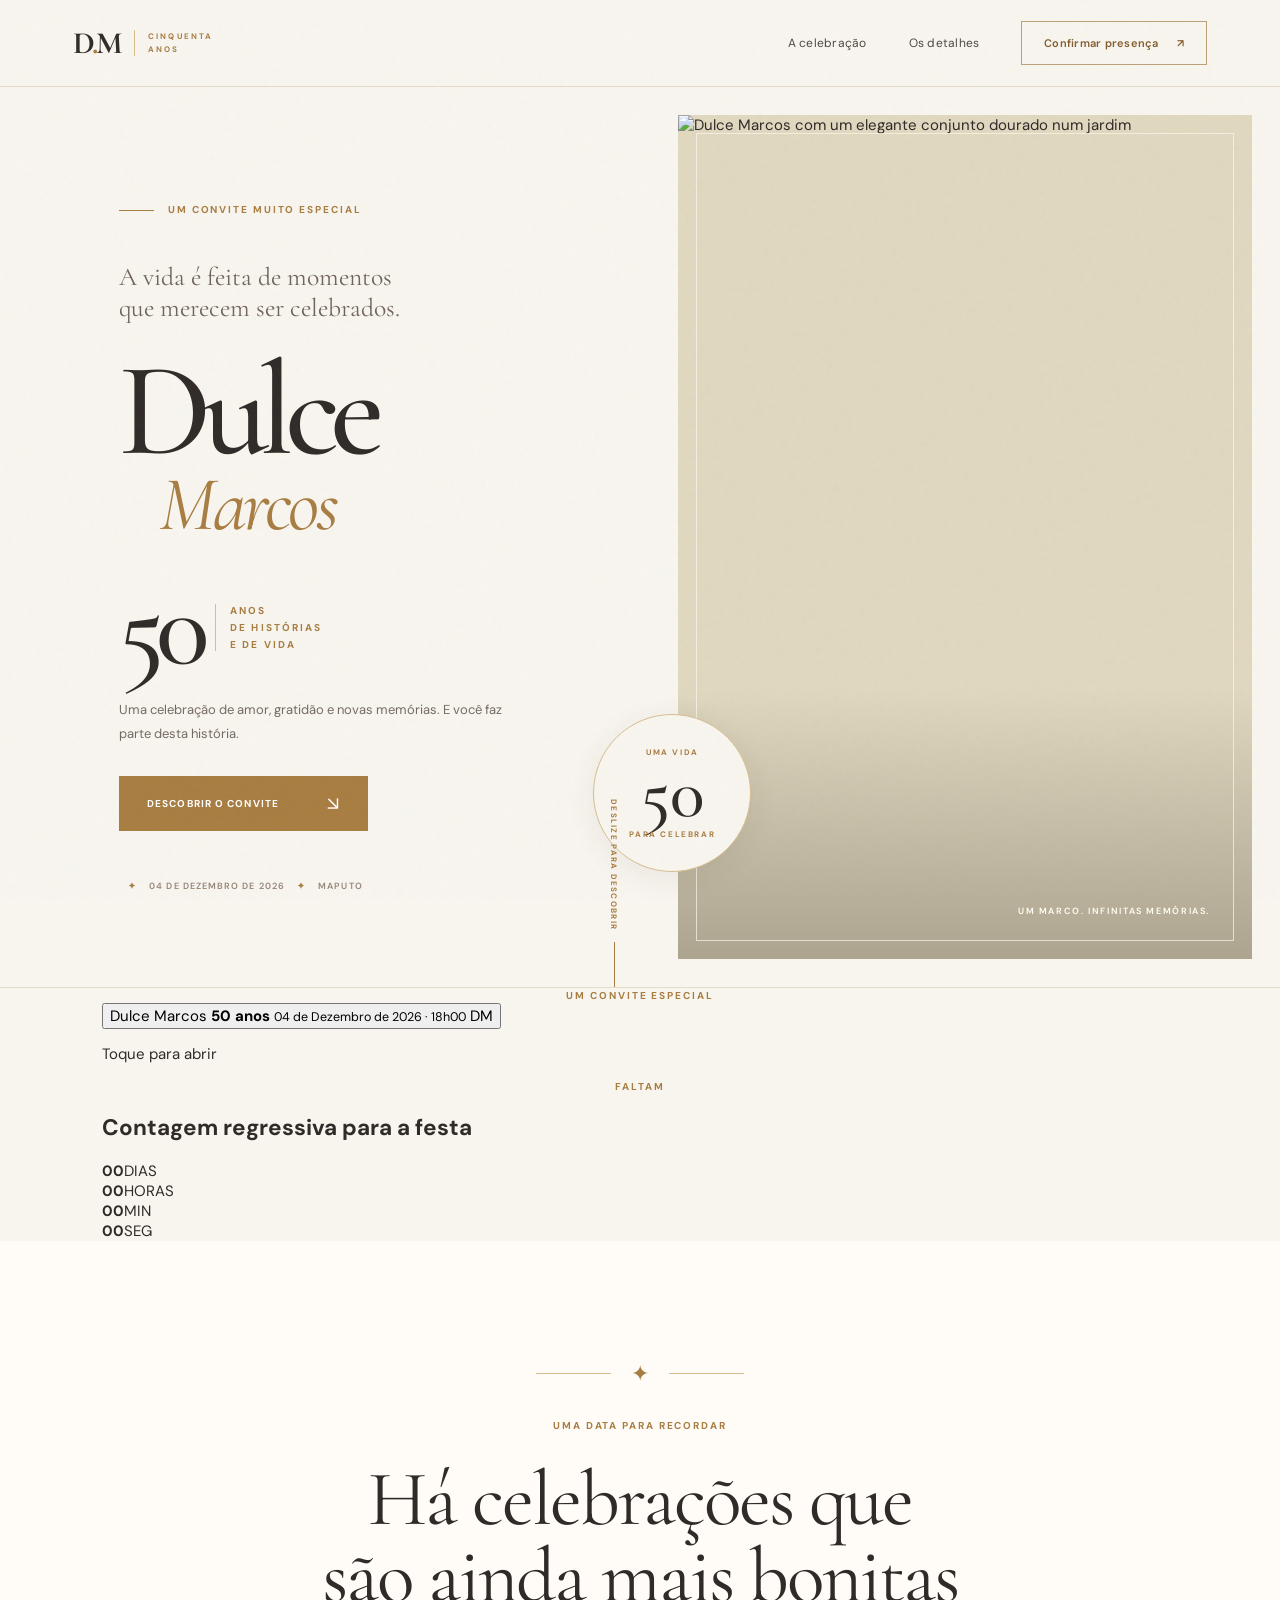
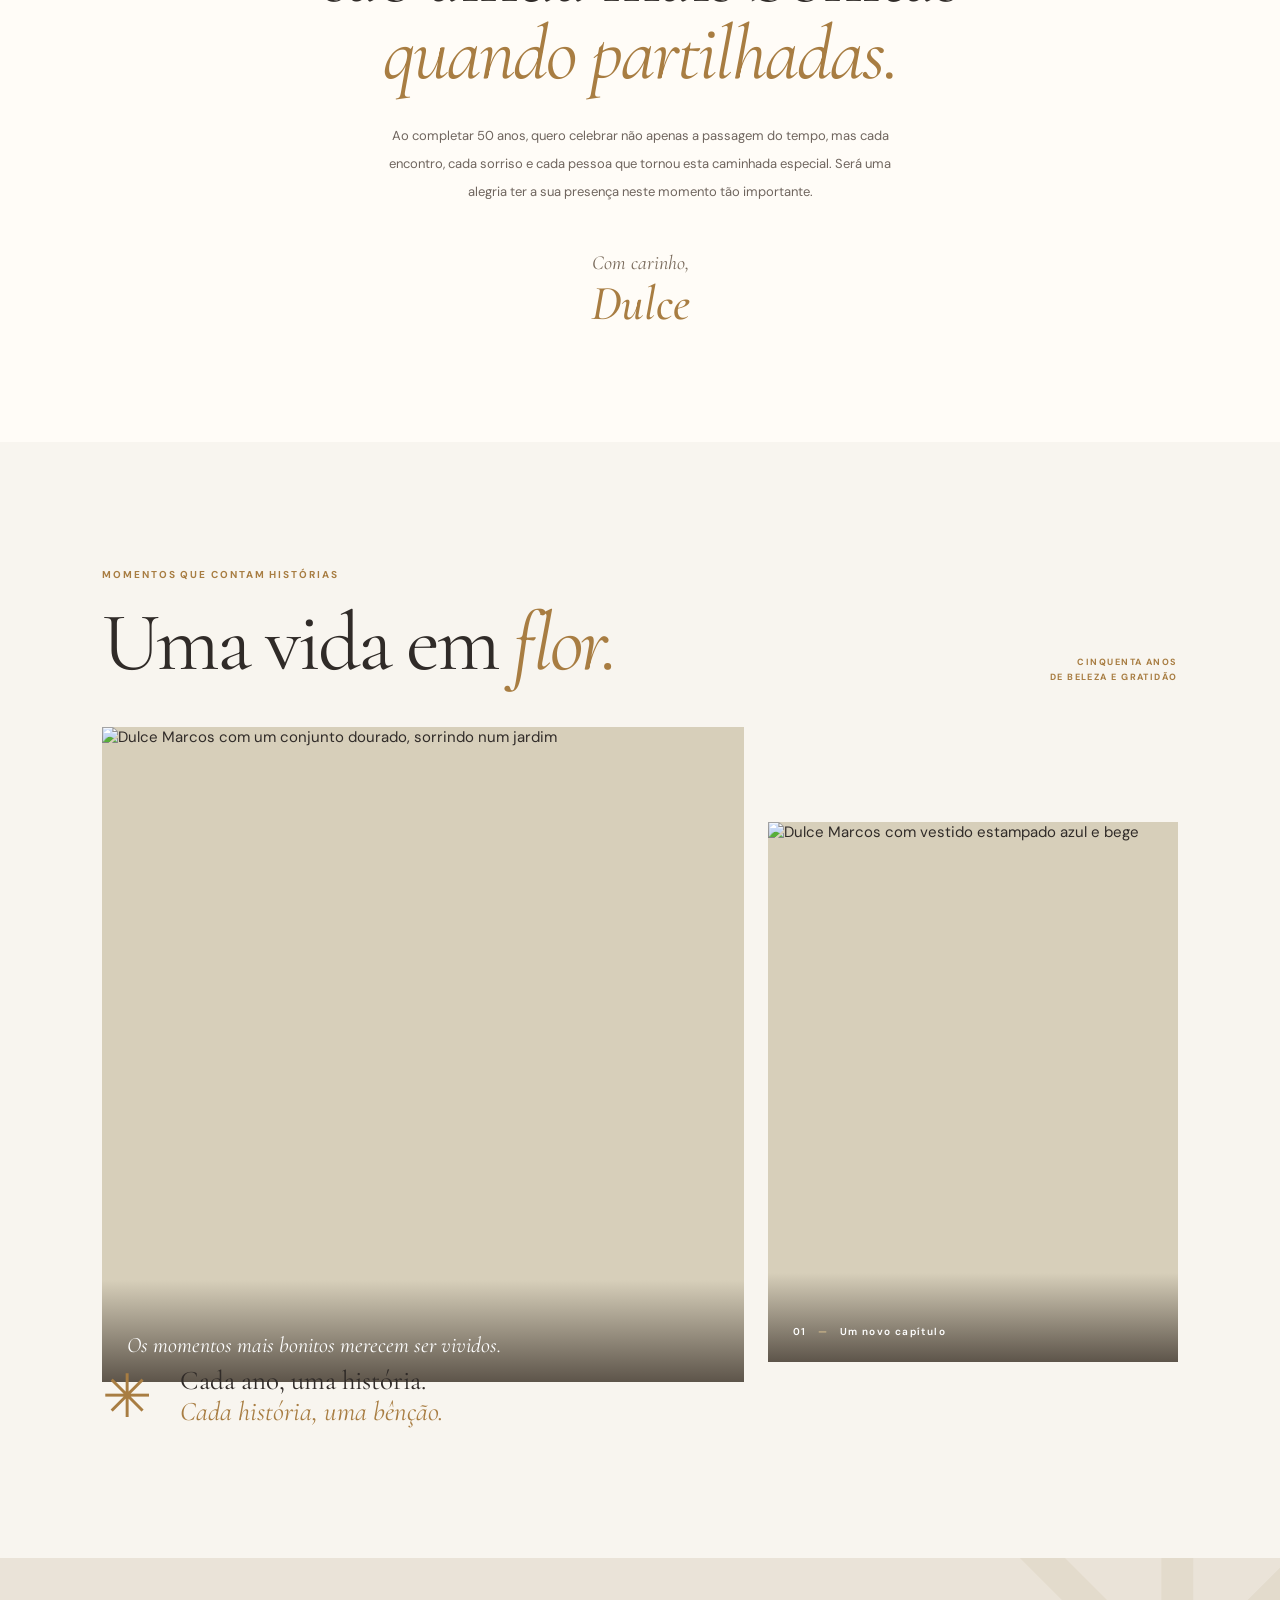
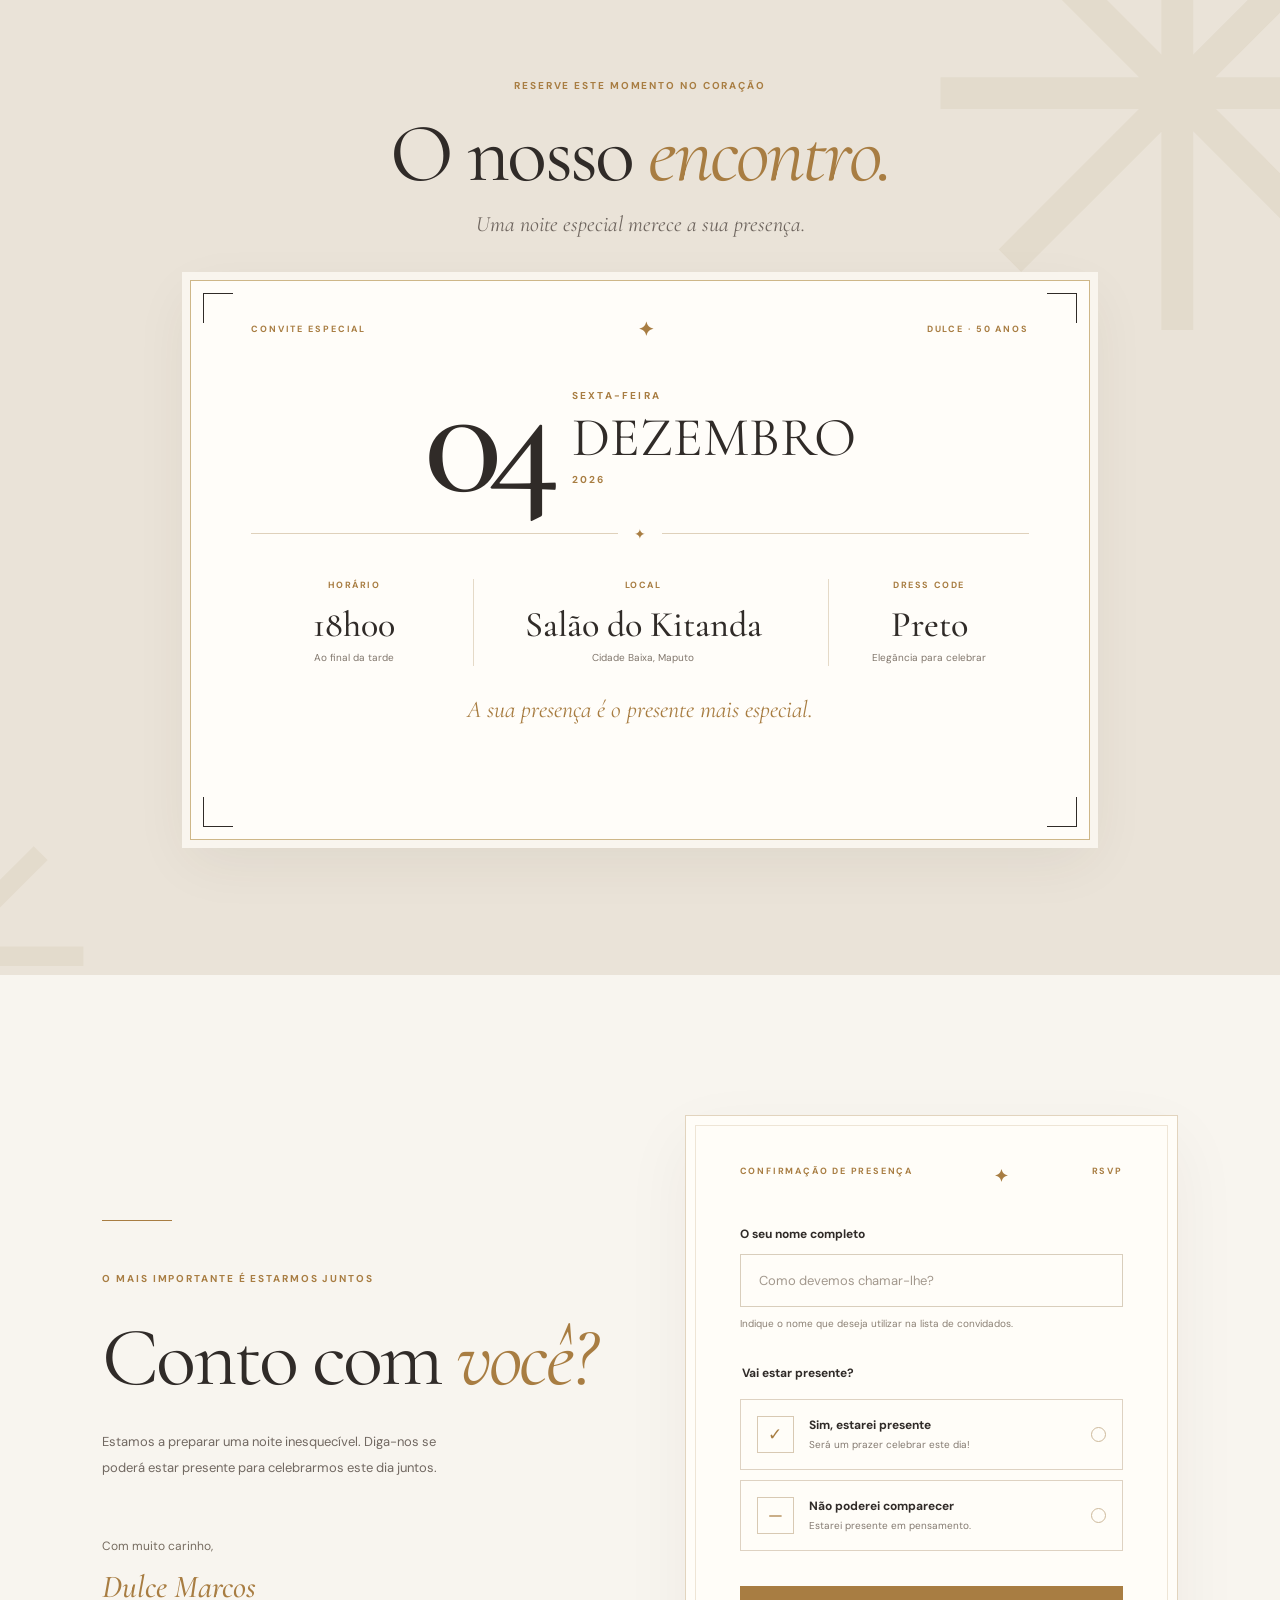
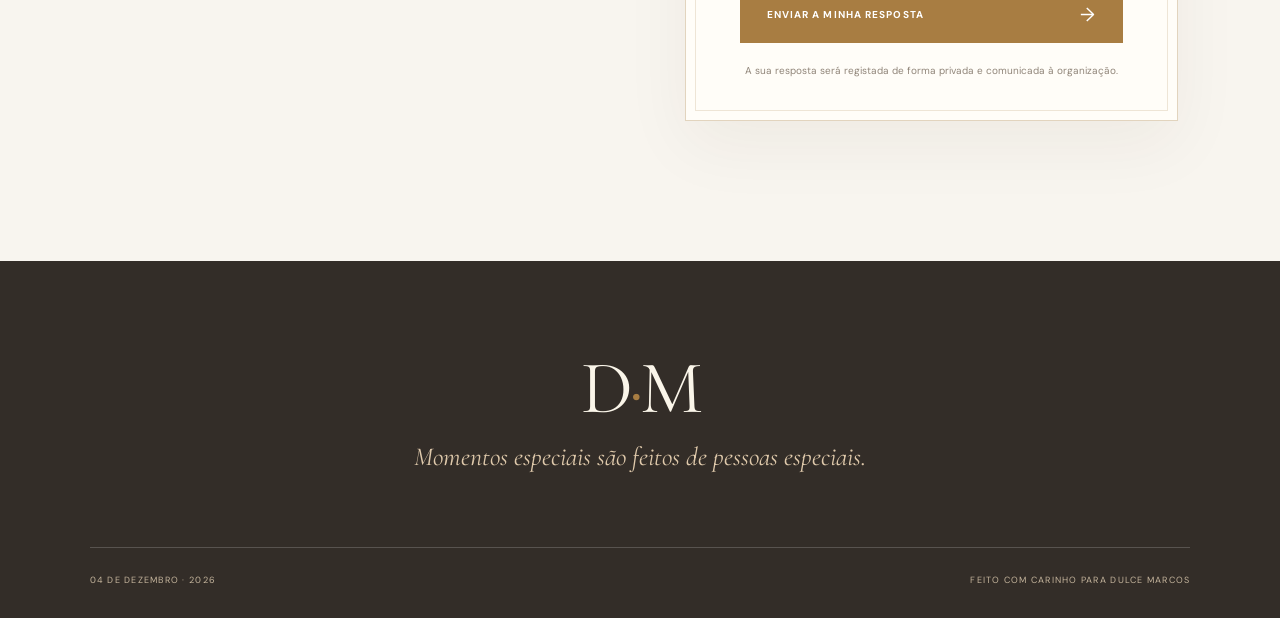
==== index.html @ a16a5193 "Add files via upload" ====
<!doctype html>
<html lang="pt-MZ">
<head>
  <meta charset="UTF-8" />
  <meta name="viewport" content="width=device-width, initial-scale=1, viewport-fit=cover" />
  <meta name="theme-color" content="#f8f5ef" />
  <meta name="description" content="Um convite especial para celebrar os 50 anos de Dulce Marcos. 4 de Dezembro de 2026, às 18h, no Salão do Kitanda, Cidade Baixa." />
  <meta property="og:title" content="Dulce Marcos · 50 anos" />
  <meta property="og:description" content="Um momento especial, uma celebração inesquecível. O seu convite está aqui." />
  <meta property="og:type" content="website" />
  <title>Dulce Marcos · Uma celebração de 50 anos</title>
  <link rel="preconnect" href="https://fonts.googleapis.com" />
  <link rel="preconnect" href="https://fonts.gstatic.com" crossorigin />
  <link href="https://fonts.googleapis.com/css2?family=Cormorant+Garamond:wght@400;500;600;700&family=DM+Sans:wght@400;450;500;600;700&display=swap" rel="stylesheet" />
  <link rel="preload" href="assets/dulce-hero.webp" as="image" type="image/webp" />
  <link rel="stylesheet" href="styles.css" />
</head>
<body>
  <div class="page-grain" aria-hidden="true"></div>
  <header class="site-header" id="topo">
    <a class="brand" href="#topo" aria-label="Dulce Marcos, início">
      <span class="brand-symbol">D<span class="brand-dot">.</span>M</span>
      <span class="brand-caption">CINQUENTA ANOS</span>
    </a>
    <nav class="desktop-nav" aria-label="Navegação principal">
      <a href="#celebracao">A celebração</a>
      <a href="#detalhes">Os detalhes</a>
      <a class="nav-confirm" href="#confirmar">Confirmar presença <span aria-hidden="true">↗</span></a>
    </nav>
    <a class="mobile-nav-link" href="#confirmar">Confirmar <span aria-hidden="true">↗</span></a>
  </header>

  <main>
    <section class="hero" aria-labelledby="hero-title">
      <div class="hero-copy">
        <p class="eyebrow fade-up"><span class="small-line"></span> UM CONVITE MUITO ESPECIAL</p>
        <p class="hero-intro fade-up delay-1">A vida é feita de momentos<br />que merecem ser celebrados.</p>
        <h1 id="hero-title" class="hero-name fade-up delay-2">Dulce<span>Marcos</span></h1>
        <div class="hero-occasion fade-up delay-3">
          <span class="hero-fifty">50</span>
          <div class="hero-occasion-side"><span>ANOS</span><span>DE HISTÓRIAS</span><span>E DE VIDA</span></div>
        </div>
        <p class="hero-subtitle fade-up delay-3">Uma celebração de amor, gratidão e novas memórias. E você faz parte desta história.</p>
        <a class="gold-button fade-up delay-4" href="#convite">Descobrir o convite <span aria-hidden="true">↘</span></a>
        <div class="hero-footnote fade-up delay-4"><span class="diamond-mini" aria-hidden="true">✦</span> 04 DE DEZEMBRO DE 2026 <span class="diamond-mini" aria-hidden="true">✦</span> MAPUTO</div>
      </div>
      <div class="hero-visual">
        <div class="hero-photo-frame"><img src="assets/dulce-hero.webp" alt="Dulce Marcos com um elegante conjunto dourado num jardim" fetchpriority="high" /></div>
        <div class="hero-stamp" aria-hidden="true"><span>UMA VIDA</span><strong>50</strong><span>PARA CELEBRAR</span></div>
        <span class="hero-visual-annotation" aria-hidden="true">UM MARCO. INFINITAS MEMÓRIAS.</span>
        <div class="visual-border" aria-hidden="true"></div>
      </div>
      <div class="scroll-cue" aria-hidden="true"><span>DESLIZE PARA DESCOBRIR</span><i></i></div>
    </section>

    <section class="special-invite section-pad" id="carta" aria-labelledby="special-invite-title">
      <div class="special-invite-wrap reveal">
        <p class="eyebrow centered" id="special-invite-title">UM CONVITE ESPECIAL</p>
        <button class="envelope-scene" id="envelope-trigger" type="button" aria-expanded="false" aria-controls="letter-card">
          <span class="envelope-shadow" aria-hidden="true"></span>
          <span class="envelope-back" aria-hidden="true"></span>
          <span class="envelope-letter" id="letter-card">
            <span class="letter-inner">
              <span class="letter-title">Dulce Marcos</span>
              <strong>50 anos</strong>
              <small>04 de Dezembro de 2026 · 18h00</small>
            </span>
          </span>
          <span class="envelope-front" aria-hidden="true"></span>
          <span class="envelope-flap" aria-hidden="true"></span>
          <span class="envelope-seal" aria-hidden="true">DM</span>
        </button>
        <p class="tap-hint">Toque para abrir</p>
      </div>
    </section>

    <section class="countdown-section section-pad reveal" id="contagem" aria-labelledby="countdown-title">
      <div class="countdown-card">
        <p class="eyebrow centered">FALTAM</p>
        <h2 id="countdown-title" class="sr-only">Contagem regressiva para a festa</h2>
        <div class="countdown-grid" aria-live="polite">
          <div class="countdown-box"><strong id="countdown-days">00</strong><span>DIAS</span></div>
          <div class="countdown-box"><strong id="countdown-hours">00</strong><span>HORAS</span></div>
          <div class="countdown-box"><strong id="countdown-minutes">00</strong><span>MIN</span></div>
          <div class="countdown-box"><strong id="countdown-seconds">00</strong><span>SEG</span></div>
        </div>
      </div>
    </section>

    <section class="invitation-note section-pad reveal" id="convite" aria-labelledby="convite-title">
      <div class="ornament" aria-hidden="true"><span></span>✦<span></span></div>
      <p class="eyebrow centered">UMA DATA PARA RECORDAR</p>
      <h2 id="convite-title">Há celebrações que<br />são ainda mais bonitas<br /><em>quando partilhadas.</em></h2>
      <p class="invitation-prose">Ao completar 50 anos, quero celebrar não apenas a passagem do tempo, mas cada encontro, cada sorriso e cada pessoa que tornou esta caminhada especial. Será uma alegria ter a sua presença neste momento tão importante.</p>
      <div class="signature"><span>Com carinho,</span><strong>Dulce</strong></div>
    </section>

    <section class="gallery-section section-pad" id="celebracao" aria-labelledby="gallery-title">
      <div class="section-heading reveal">
        <div><p class="eyebrow">MOMENTOS QUE CONTAM HISTÓRIAS</p><h2 id="gallery-title">Uma vida em <em>flor.</em></h2></div>
        <span class="heading-side">CINQUENTA ANOS<br/>DE BELEZA E GRATIDÃO</span>
      </div>
      <div class="gallery-grid">
        <figure class="gallery-card gallery-card-main reveal"><img src="assets/dulce-galeria-1.webp" loading="lazy" alt="Dulce Marcos com um conjunto dourado, sorrindo num jardim" /><figcaption>Os momentos mais bonitos merecem ser vividos.</figcaption></figure>
        <figure class="gallery-card gallery-card-tall reveal"><img src="assets/dulce-galeria-2.webp" loading="lazy" alt="Dulce Marcos com vestido estampado azul e bege" /><figcaption>01 <span>—</span> Um novo capítulo</figcaption></figure>
      </div>
      <div class="gallery-ending reveal"><span class="starburst" aria-hidden="true">✳</span><p>Cada ano, uma história.<br/><em>Cada história, uma bênção.</em></p></div>
    </section>

    <section class="details-section section-pad" id="detalhes" aria-labelledby="details-title">
      <div class="details-top reveal"><p class="eyebrow">RESERVE ESTE MOMENTO NO CORAÇÃO</p><h2 id="details-title">O nosso <em>encontro.</em></h2><p>Uma noite especial merece a sua presença.</p></div>
      <div class="event-card reveal">
        <div class="event-corner top-left"></div><div class="event-corner top-right"></div><div class="event-corner bottom-left"></div><div class="event-corner bottom-right"></div>
        <div class="event-topline"><span>CONVITE ESPECIAL</span><span>✦</span><span>DULCE · 50 ANOS</span></div>
        <div class="date-large"><span class="date-day">04</span><div><span>SEXTA-FEIRA</span><strong>DEZEMBRO</strong><span>2026</span></div></div>
        <div class="event-rule"><span>✦</span></div>
        <div class="event-facts">
          <div><span class="fact-label">HORÁRIO</span><strong>18h00</strong><small>Ao final da tarde</small></div>
          <div><span class="fact-label">LOCAL</span><strong>Salão do Kitanda</strong><small>Cidade Baixa, Maputo</small></div>
          <div><span class="fact-label">DRESS CODE</span><strong>Preto</strong><small>Elegância para celebrar</small></div>
        </div>
        <p class="event-bottom-note">A sua presença é o presente mais especial.</p>
      </div>
    </section>

    <section class="rsvp-section section-pad" id="confirmar" aria-labelledby="rsvp-title">
      <div class="rsvp-layout">
        <div class="rsvp-aside reveal">
          <span class="aside-rule"></span>
          <p class="eyebrow">O MAIS IMPORTANTE É ESTARMOS JUNTOS</p>
          <h2 id="rsvp-title">Conto com <em>você?</em></h2>
          <p>Estamos a preparar uma noite inesquecível. Diga-nos se poderá estar presente para celebrarmos este dia juntos.</p>
          <div class="aside-signoff">Com muito carinho,<br/><strong>Dulce Marcos</strong></div>
        </div>
        <div class="rsvp-card reveal">
          <div id="rsvp-form-view">
            <span class="form-mini-title">CONFIRMAÇÃO DE PRESENÇA <span>✦</span> RSVP</span>
            <form id="rsvp-form" novalidate>
              <label for="guest-name">O seu nome completo</label>
              <input id="guest-name" name="name" type="text" autocomplete="name" placeholder="Como devemos chamar-lhe?" required minlength="3" maxlength="80" />
              <span class="input-hint">Indique o nome que deseja utilizar na lista de convidados.</span>
              <fieldset class="attendance-options">
                <legend>Vai estar presente?</legend>
                <label class="attendance-choice"><input type="radio" name="attending" value="sim" required /><span class="choice-icon" aria-hidden="true">✓</span><span><strong>Sim, estarei presente</strong><small>Será um prazer celebrar este dia!</small></span><span class="choice-check" aria-hidden="true"></span></label>
                <label class="attendance-choice"><input type="radio" name="attending" value="nao" required /><span class="choice-icon" aria-hidden="true">—</span><span><strong>Não poderei comparecer</strong><small>Estarei presente em pensamento.</small></span><span class="choice-check" aria-hidden="true"></span></label>
              </fieldset>
              <div class="honeypot" aria-hidden="true"><label for="contact-site">Deixe este campo vazio</label><input id="contact-site" name="contact_site" type="text" tabindex="-1" autocomplete="off" /></div>
              <div class="form-feedback" id="form-feedback" aria-live="polite"></div>
              <button class="gold-button form-submit" id="submit-rsvp" type="submit">Enviar a minha resposta <span aria-hidden="true">→</span></button>
              <p class="privacy-note">A sua resposta será registada de forma privada e comunicada à organização.</p>
            </form>
          </div>
          <div id="rsvp-success" class="success-state" hidden aria-live="polite">
            <div class="success-seal">✦</div>
            <span class="form-mini-title">RESPOSTA REGISTADA</span>
            <h3 id="success-heading">Obrigada!</h3>
            <p id="success-message"></p>
            <button class="text-action" type="button" id="edit-rsvp">Alterar a minha resposta <span aria-hidden="true">→</span></button>
          </div>
        </div>
      </div>
    </section>
  </main>
  <footer class="site-footer"><div class="footer-monogram">D<span>·</span>M</div><div class="footer-message">Momentos especiais são feitos de pessoas especiais.</div><div class="footer-bottom"><span>04 DE DEZEMBRO · 2026</span><span>FEITO COM CARINHO PARA DULCE MARCOS</span></div></footer>
  <script src="app.js" defer></script>
</body>
</html>
---- styles.css ----
:root{--paper:#f8f5ef;--paper-deep:#eee9df;--cream:#fffdf8;--ink:#302b28;--muted:#79716a;--gold:#a87d42;--dark-gold:#835c2d;--gold-wash:#d7bd8e;--line:#ded4c4;--serif:'Cormorant Garamond',Georgia,serif;--sans:'DM Sans',Arial,sans-serif}
*,*::before,*::after{box-sizing:border-box}
html{scroll-behavior:smooth;scroll-padding-top:78px}
body{margin:0;color:var(--ink);background:var(--paper);font-family:var(--sans);font-size:15px;-webkit-font-smoothing:antialiased;overflow-x:hidden}
body::selection{color:white;background:var(--gold)}
a{color:inherit;text-decoration:none}button,input{font:inherit}button{cursor:pointer}img{max-width:100%;display:block}
:focus-visible{outline:2px solid var(--gold);outline-offset:5px}
.page-grain{position:fixed;inset:0;z-index:99;pointer-events:none;opacity:.19;background-image:url("data:image/svg+xml,%3Csvg viewBox='0 0 180 180' xmlns='http://www.w3.org/2000/svg'%3E%3Cfilter id='n'%3E%3CfeTurbulence type='fractalNoise' baseFrequency='.78' numOctaves='2' stitchTiles='stitch'/%3E%3C/filter%3E%3Crect width='100%25' height='100%25' filter='url(%23n)' opacity='.15'/%3E%3C/svg%3E")}
.site-header{height:87px;display:flex;justify-content:space-between;align-items:center;padding:0 clamp(24px,5.7vw,92px);border-bottom:1px solid #e5dbcb;position:relative;z-index:10;background:var(--paper)}
.brand{display:flex;align-items:center;gap:13px}.brand-symbol{font-family:var(--serif);font-weight:700;line-height:1;font-size:31px;letter-spacing:-2px}.brand-dot,.footer-monogram span{color:var(--gold)}.brand-caption{font-size:8px;letter-spacing:2.15px;font-weight:700;color:var(--gold);border-left:1px solid var(--gold-wash);padding-left:13px;max-width:68px;line-height:1.65}
.desktop-nav{display:flex;align-items:center;gap:42px;font-size:12px;letter-spacing:.02em;color:#4f4842}.desktop-nav>a:not(.nav-confirm):hover{color:var(--gold)}.nav-confirm{padding:14px 22px;border:1px solid #bca078;color:var(--dark-gold);font-size:11px;font-weight:600;transition:all .25s}.nav-confirm:hover{background:var(--gold);color:#fff}.nav-confirm span{margin-left:15px}.mobile-nav-link{display:none}
.hero{min-height:760px;display:grid;grid-template-columns:53% 47%;position:relative;border-bottom:1px solid #e5dbcb}.hero-copy{padding:clamp(85px,9vw,145px) 2vw 95px clamp(35px,9.3vw,148px);position:relative;display:flex;flex-direction:column;align-items:flex-start;justify-content:center}.eyebrow{font-size:10px;font-weight:700;letter-spacing:.19em;color:var(--gold);line-height:1.5;margin:0}.small-line{width:35px;height:1px;background:var(--gold);display:inline-block;vertical-align:middle;margin-right:10px}
.hero-intro{font-family:var(--serif);font-size:clamp(22px,2vw,31px);line-height:1.2;color:#70645a;margin:45px 0 12px}.hero-name{font-family:var(--serif);font-weight:500;font-size:clamp(92px,10.4vw,170px);line-height:.7;letter-spacing:-.07em;margin:28px 0 30px;white-space:nowrap;position:relative;z-index:1}.hero-name span{display:block;margin-left:40px;font-size:.58em;letter-spacing:-.044em;font-weight:400;font-style:italic;color:var(--gold);line-height:1.24}.hero-occasion{display:flex;align-items:center;gap:15px}.hero-fifty{font-family:var(--serif);font-size:112px;font-weight:500;line-height:.8;letter-spacing:-.08em}.hero-occasion-side{display:grid;gap:4px;border-left:1px solid var(--gold-wash);padding-left:14px;color:var(--gold);font-size:10px;letter-spacing:.21em;font-weight:700}.hero-subtitle{line-height:1.85;color:#746a62;max-width:410px;margin:26px 0 30px;font-size:13px}.gold-button{min-height:55px;display:inline-flex;align-items:center;justify-content:space-between;gap:48px;background:var(--gold);color:white;padding:0 27px;text-transform:uppercase;font-size:10px;font-weight:700;letter-spacing:.11em;border:1px solid var(--gold);transition:background .25s,transform .25s}.gold-button:hover{background:var(--dark-gold);transform:translateY(-2px)}.gold-button span{font-size:19px;font-weight:400}.hero-footnote{font-size:9px;letter-spacing:.12em;color:#958577;margin-top:49px;font-weight:600}.diamond-mini{font-size:9px;color:var(--gold);margin:0 9px}
.hero-visual{margin:28px 28px 28px 0;position:relative;min-height:680px;background:#e0d8bf}.hero-photo-frame{position:absolute;inset:0;overflow:hidden}.hero-photo-frame img{height:100%;width:100%;object-fit:cover;object-position:center 27%;filter:saturate(.87) contrast(1.02)}.hero-photo-frame::after{content:'';position:absolute;inset:0;background:linear-gradient(0deg,rgba(39,30,18,.28) 0%,transparent 32%)}.visual-border{border:1px solid rgba(255,250,241,.67);inset:18px;position:absolute;pointer-events:none}.hero-stamp{position:absolute;left:-85px;bottom:87px;border:1px solid var(--gold-wash);width:158px;height:158px;background:var(--paper);border-radius:100%;z-index:2;display:flex;align-items:center;justify-content:center;flex-direction:column;box-shadow:0 6px 30px rgba(60,48,30,.07)}.hero-stamp span{font-size:8px;letter-spacing:1.6px;color:var(--gold);font-weight:700}.hero-stamp strong{font-family:var(--serif);font-weight:500;font-size:72px;line-height:1;color:var(--ink)}.hero-visual-annotation{color:#fffdf4;position:absolute;bottom:42px;right:42px;z-index:2;letter-spacing:.18em;font-size:9px;font-weight:600}.scroll-cue{position:absolute;bottom:0;left:48%;transform:translateX(-50%);display:flex;flex-direction:column;align-items:center;gap:12px;z-index:2;color:var(--gold)}.scroll-cue span{font-size:8px;letter-spacing:.16em;font-weight:700;writing-mode:vertical-rl}.scroll-cue i{height:45px;width:1px;background:var(--gold)}
.section-pad{padding-left:clamp(24px,8vw,130px);padding-right:clamp(24px,8vw,130px)}
.invitation-note{text-align:center;min-height:700px;padding-top:118px;padding-bottom:114px;display:flex;align-items:center;flex-direction:column;justify-content:center;background:#fffcf7}.ornament{display:flex;align-items:center;gap:20px;color:var(--gold);font-size:22px;margin-bottom:30px}.ornament span{width:75px;height:1px;background:var(--gold-wash)}.centered{text-align:center}.invitation-note h2{font-family:var(--serif);font-weight:400;font-size:clamp(44px,6.1vw,85px);line-height:.99;letter-spacing:-.026em;margin:28px 0 30px}.invitation-note h2 em,.section-heading em,.details-top em,.rsvp-aside em,.gallery-ending em{color:var(--gold);font-weight:400}.invitation-prose{max-width:510px;color:#6f655e;font-size:13px;line-height:2.15;margin:0 auto}.signature{display:flex;align-items:center;flex-direction:column;margin-top:45px;gap:4px}.signature span{font-family:var(--serif);font-size:20px;font-style:italic;color:#796a5b}.signature strong{font-family:var(--serif);font-size:49px;font-style:italic;font-weight:500;color:var(--gold);line-height:1}
.gallery-section{padding-top:125px;padding-bottom:122px;overflow:hidden;background:var(--paper)}.section-heading{display:flex;align-items:flex-end;justify-content:space-between;margin-bottom:43px}.section-heading h2,.details-top h2,.rsvp-aside h2{font-family:var(--serif);font-weight:400;font-size:clamp(50px,6.5vw,90px);letter-spacing:-.035em;line-height:1;margin:19px 0 0}.heading-side{font-size:9px;letter-spacing:.16em;line-height:1.65;text-align:right;color:var(--gold);font-weight:700}.gallery-grid{display:grid;grid-template-columns:1.22fr .78fr;gap:24px;align-items:start}.gallery-card{margin:0;position:relative;overflow:hidden;background:#d7cfba}.gallery-card img{width:100%;height:100%;object-fit:cover;transition:transform 1.1s cubic-bezier(.2,.75,.2,1)}.gallery-card:hover img{transform:scale(1.045)}.gallery-card-main{height:min(57vw,655px)}.gallery-card-tall{height:min(49vw,540px);margin-top:95px}.gallery-card-main img{object-position:center 25%}.gallery-card-tall img{object-position:center 45%}.gallery-card figcaption{position:absolute;bottom:0;left:0;right:0;padding:52px 25px 24px;color:#fff;background:linear-gradient(transparent,rgba(28,19,14,.65));font-family:var(--serif);font-style:italic;font-size:22px}.gallery-card-tall figcaption{font-family:var(--sans);font-style:normal;font-size:10px;letter-spacing:.14em;font-weight:600}.gallery-card-tall figcaption span{color:var(--gold-wash);padding:0 8px}.gallery-ending{display:flex;align-items:center;gap:28px;margin-top:-25px;position:relative;z-index:1}.starburst{font-size:60px;color:var(--gold)}.gallery-ending p{font-family:var(--serif);font-size:27px;line-height:1.13;margin:0}
.details-section{background:#eae3d8;padding-top:120px;padding-bottom:135px;position:relative;overflow:hidden}.details-section::before,.details-section::after{content:'✳';font-family:var(--serif);position:absolute;color:rgba(159,130,83,.09);font-size:650px;line-height:1;pointer-events:none}.details-section::before{right:-170px;top:-160px}.details-section::after{font-size:400px;left:-230px;bottom:-200px}.details-top{text-align:center;position:relative;z-index:1}.details-top h2{margin:19px 0 15px}.details-top>p:last-child{color:#6e655e;font-family:var(--serif);font-size:22px;font-style:italic;margin:0 0 43px}.event-card{background:#fffdf9;max-width:900px;min-height:560px;margin:auto;padding:36px 60px 40px;text-align:center;border:1px solid #ceb789;outline:8px solid #f9f5ee;position:relative;z-index:1;box-shadow:0 18px 55px rgba(72,57,34,.075)}.event-corner{position:absolute;width:30px;height:30px;border-color:#a98753}.top-left{left:12px;top:12px;border-top:1px solid;border-left:1px solid}.top-right{right:12px;top:12px;border-top:1px solid;border-right:1px solid}.bottom-left{left:12px;bottom:12px;border-bottom:1px solid;border-left:1px solid}.bottom-right{right:12px;bottom:12px;border-bottom:1px solid;border-right:1px solid}.event-topline{display:flex;align-items:center;justify-content:space-between;font-size:9px;letter-spacing:.21em;color:var(--gold);font-weight:700}.event-topline span:nth-child(2){font-size:19px}.date-large{display:flex;align-items:center;justify-content:center;gap:25px;margin:34px 0 26px}.date-day{font-family:var(--serif);font-size:164px;letter-spacing:-.09em;font-weight:500;line-height:.75}.date-large div{display:flex;flex-direction:column;text-align:left;gap:8px}.date-large div span{font-size:10px;letter-spacing:.22em;color:var(--gold);font-weight:700}.date-large div strong{font-family:var(--serif);font-size:55px;font-weight:400;line-height:1}.event-rule{display:flex;align-items:center;gap:16px;color:var(--gold);font-size:14px}.event-rule::before,.event-rule::after{content:'';height:1px;background:#dfd1bb;flex:1}.event-facts{display:grid;grid-template-columns:.82fr 1.35fr .8fr;gap:16px;margin:36px 0 29px}.event-facts>div{display:flex;flex-direction:column;align-items:center;min-width:0}.event-facts>div+div{border-left:1px solid #e5dac8}.fact-label{font-size:9px;font-weight:700;letter-spacing:.17em;color:var(--gold);margin-bottom:15px}.event-facts strong{font-family:var(--serif);font-size:clamp(26px,3vw,36px);line-height:1.05;font-weight:500;white-space:normal}.event-facts small{font-size:10px;line-height:1.6;color:#80766c;margin-top:7px}.event-bottom-note{font-family:var(--serif);font-style:italic;font-size:24px;color:var(--gold);margin:27px 0 0}
.rsvp-section{padding-top:140px;padding-bottom:140px;background:var(--paper)}.rsvp-layout{display:grid;grid-template-columns:1fr 1fr;gap:clamp(30px,7vw,125px);align-items:center}.aside-rule{display:block;height:1px;width:70px;background:var(--gold);margin-bottom:50px}.rsvp-aside h2{font-size:clamp(60px,6.5vw,96px);margin:30px 0}.rsvp-aside>p:not(.eyebrow){font-size:13px;line-height:2;color:#716861;max-width:350px}.aside-signoff{font-size:12px;line-height:1.8;color:#766c60;margin-top:55px}.aside-signoff strong{font-family:var(--serif);font-size:32px;font-style:italic;color:var(--gold);font-weight:500}.rsvp-card{background:#fffdf8;border:1px solid #e2d4be;box-shadow:0 24px 65px rgba(64,48,26,.05);padding:49px clamp(23px,4.2vw,60px) 41px;position:relative}.rsvp-card::before{content:'';position:absolute;inset:9px;border:1px solid #eee5d6;pointer-events:none}.form-mini-title{display:flex;justify-content:space-between;color:var(--gold);font-size:9px;letter-spacing:.2em;font-weight:700;margin-bottom:39px}.form-mini-title span{font-size:17px}.rsvp-card form{position:relative}.rsvp-card form>label{font-size:12px;font-weight:700;display:block;margin-bottom:12px}.rsvp-card input[type=text]{background:transparent;border:1px solid #d9cebc;outline:none;padding:17px 18px;width:100%;color:var(--ink);font-size:13px;transition:border .2s}.rsvp-card input[type=text]:focus{border-color:var(--gold)}.rsvp-card input[type=text]::placeholder{color:#a2988d}.input-hint{display:block;font-size:10px;margin-top:9px;color:#8b8074;line-height:1.5}.attendance-options{border:0;padding:0;margin:34px 0 25px;min-width:0}.attendance-options legend{font-size:12px;font-weight:700;margin-bottom:18px}.attendance-choice{display:flex;align-items:center;gap:15px;border:1px solid #ded2c2;padding:16px;margin:0 0 10px;cursor:pointer;position:relative;transition:background .2s,border .2s}.attendance-choice:hover,.attendance-choice:has(input:checked){background:#f8f2e7;border-color:var(--gold)}.attendance-choice input{position:absolute;opacity:0;width:1px;height:1px}.attendance-choice:has(input:focus-visible){outline:2px solid var(--gold);outline-offset:3px}.choice-icon{width:37px;height:37px;display:grid;place-items:center;border:1px solid #d8c9b3;color:var(--gold);font-size:17px;flex-shrink:0}.attendance-choice strong{font-size:12px;font-weight:700;display:block;margin-bottom:5px}.attendance-choice small{font-size:10px;color:#847a71;display:block}.choice-check{width:15px;height:15px;border:1px solid #cdb99b;border-radius:50%;margin-left:auto;flex-shrink:0}.attendance-choice:has(input:checked) .choice-check{border:5px solid var(--gold)}.form-submit{width:100%;min-height:57px;border:none;position:relative;z-index:1}.form-submit:disabled{opacity:.65;cursor:wait}.form-feedback{color:#a34432;font-size:12px;line-height:1.6;min-height:0;margin-bottom:0}.form-feedback:not(:empty){margin-bottom:13px;padding:10px 12px;background:#fff2ee;border-left:2px solid #be6c56}.privacy-note{font-size:10px;line-height:1.7;text-align:center;color:#908579;margin:19px 0 0}.honeypot{position:absolute;left:-9999px;top:-9999px}.success-state{text-align:center;padding:25px 0}.success-state[hidden]{display:none}.success-seal{color:var(--gold);border:1px solid var(--gold-wash);border-radius:50%;height:80px;width:80px;display:grid;place-items:center;font-size:42px;margin:0 auto 30px}.success-state .form-mini-title{justify-content:center}.success-state h3{font-family:var(--serif);font-size:54px;font-weight:400;margin:0 0 17px}.success-state p{font-size:13px;line-height:2;color:var(--muted);margin:0 auto 23px;max-width:350px}.text-action{border:0;border-bottom:1px solid var(--gold);padding:8px 0;background:transparent;color:var(--gold);font-size:12px}.text-action span{padding-left:12px}
.site-footer{text-align:center;padding:90px 7vw 32px;background:#332d28;color:#faf5e9}.footer-monogram{font-family:var(--serif);font-size:75px;line-height:1;letter-spacing:-.05em}.footer-message{font-family:var(--serif);font-style:italic;font-size:26px;color:#dfc9ab;margin:15px 0 75px}.footer-bottom{padding-top:26px;border-top:1px solid rgba(255,255,255,.18);display:flex;justify-content:space-between;gap:16px;font-size:9px;letter-spacing:.14em;color:#c5b59d}
.fade-up{animation:rise-in .75s both;animation-timing-function:cubic-bezier(.2,.65,.2,1)}.delay-1{animation-delay:.12s}.delay-2{animation-delay:.2s}.delay-3{animation-delay:.34s}.delay-4{animation-delay:.46s}@keyframes rise-in{from{opacity:0;transform:translateY(24px)}to{opacity:1;transform:translateY(0)}}.reveal{opacity:0;transform:translateY(22px);transition:opacity .8s cubic-bezier(.2,.65,.2,1),transform .8s cubic-bezier(.2,.65,.2,1)}.reveal.is-visible{opacity:1;transform:translateY(0)}
@media(min-width:1450px){.hero{min-height:850px}.hero-visual{min-height:760px}.hero-copy{padding-left:10vw}}
@media(max-width:1150px){.hero{grid-template-columns:51% 49%;min-height:650px}.hero-copy{padding-left:5vw}.hero-name{font-size:clamp(83px,10vw,130px)}.hero-visual{min-height:610px}.hero-stamp{left:-58px;width:126px;height:126px}.hero-stamp strong{font-size:57px}.hero-occasion .hero-fifty{font-size:90px}.gallery-card-main{height:600px}.gallery-card-tall{height:480px}}
@media(max-width:760px){.special-invite{padding-top:12px;padding-bottom:70px}.special-invite .eyebrow{margin-bottom:28px}.envelope-scene{width:min(100%,320px);height:224px}.envelope-back,.envelope-front{height:160px;bottom:30px}.envelope-flap{height:80px;bottom:110px}.envelope-letter{height:128px;bottom:44px}.envelope-letter strong{font-size:30px}.letter-title{font-size:22px}.tap-hint{font-size:17px}.envelope-seal{width:58px;height:58px;bottom:92px;font-size:28px}.envelope-scene.is-open .envelope-letter{bottom:94px;transform:translateX(-50%) translateY(-26px)}.countdown-section{padding-top:0;padding-bottom:72px}.countdown-grid{grid-template-columns:repeat(2,1fr);gap:12px}.countdown-box{padding:18px 8px 16px}.countdown-box strong{font-size:48px}.countdown-box span{font-size:9px}}
@media(max-width:760px){.site-header{height:69px;padding:0 23px}.brand-symbol{font-size:25px}.brand-caption{font-size:7px;letter-spacing:1.7px}.desktop-nav{display:none}.mobile-nav-link{display:block;text-transform:uppercase;color:var(--gold);font-size:9px;font-weight:700;letter-spacing:.08em;border-bottom:1px solid var(--gold);padding-bottom:5px}.mobile-nav-link span{padding-left:7px}.hero{grid-template-columns:1fr;min-height:unset}.hero-copy{padding:73px 26px 48px;align-items:center;text-align:center}.hero-intro{font-size:23px;line-height:1.18;margin:28px 0 0}.hero-name{font-size:clamp(92px,18.2vw,146px);margin:26px 0 25px;white-space:normal;line-height:.72}.hero-name span{margin-left:20px;font-size:.6em}.hero-occasion{justify-content:center}.hero-fifty{font-size:103px}.hero-subtitle{max-width:320px;margin:21px auto 27px;font-size:12px;line-height:1.85}.hero-footnote{margin-top:25px;font-size:8px}.hero-visual{margin:0 17px 30px;min-height:unset;height: min(127vw,600px)}.hero-stamp{left:14px;bottom:22px;width:110px;height:110px}.hero-stamp strong{font-size:50px}.hero-stamp span{font-size:6px}.hero-visual-annotation{right:30px;bottom:35px;font-size:7px;max-width:140px;text-align:right}.visual-border{inset:11px}.scroll-cue{display:none}.section-pad{padding-left:24px;padding-right:24px}.invitation-note{padding-top:90px;padding-bottom:95px;min-height:unset}.invitation-note h2{font-size:clamp(43px,10vw,65px);line-height:1.06;margin:22px 0}.invitation-prose{font-size:12px;line-height:2}.gallery-section{padding-top:84px;padding-bottom:88px}.section-heading h2,.details-top h2{font-size:59px}.heading-side{display:none}.gallery-grid{grid-template-columns:1fr 1fr;gap:12px}.gallery-card-main{height:420px}.gallery-card-tall{height:330px;margin-top:49px}.gallery-card figcaption{font-size:15px;padding:40px 11px 13px}.gallery-card-tall figcaption{font-size:7px}.gallery-ending{margin-top:24px}.starburst{font-size:35px}.gallery-ending p{font-size:21px}.details-section{padding-top:90px;padding-bottom:95px}.details-top>p:last-child{font-size:19px;margin-bottom:40px}.event-card{padding:26px 22px 34px;outline:5px solid #f9f5ee;min-height:0}.event-topline{font-size:7px;letter-spacing:.1em}.date-large{gap:15px;margin:39px 0 30px}.date-day{font-size:119px}.date-large div strong{font-size:39px}.date-large div span{font-size:8px}.event-facts{grid-template-columns:1fr;gap:20px;margin:25px 0}.event-facts>div+div{border-left:0;border-top:1px solid #e5dac8;padding-top:20px}.fact-label{margin-bottom:7px}.event-facts strong{font-size:34px}.event-bottom-note{font-size:21px}.rsvp-section{padding-top:85px;padding-bottom:100px}.rsvp-layout{grid-template-columns:1fr;gap:35px}.aside-rule{margin-bottom:26px}.rsvp-aside h2{font-size:70px;margin:22px 0}.rsvp-aside>p:not(.eyebrow){font-size:12px}.aside-signoff{display:none}.rsvp-card{padding:40px 29px 31px}.form-mini-title{letter-spacing:.12em}.site-footer{padding:75px 26px 29px}.footer-message{font-size:21px;margin-bottom:60px}.footer-bottom{flex-direction:column;align-items:center;font-size:8px}}
@media(max-width:380px){.hero-name{font-size:83px}.hero-visual{height:127vw}.date-day{font-size:100px}.date-large div strong{font-size:33px}.gallery-card-main{height:330px}.gallery-card-tall{height:270px}.gallery-card figcaption{font-size:12px}.gallery-card-tall figcaption{font-size:6px}.rsvp-card{padding:40px 20px 29px}}
@media(prefers-reduced-motion:reduce){html{scroll-behavior:auto}*,*::before,*::after{animation-duration:.01ms!important;transition-duration:.01ms!important}.reveal{opacity:1;transform:none}}
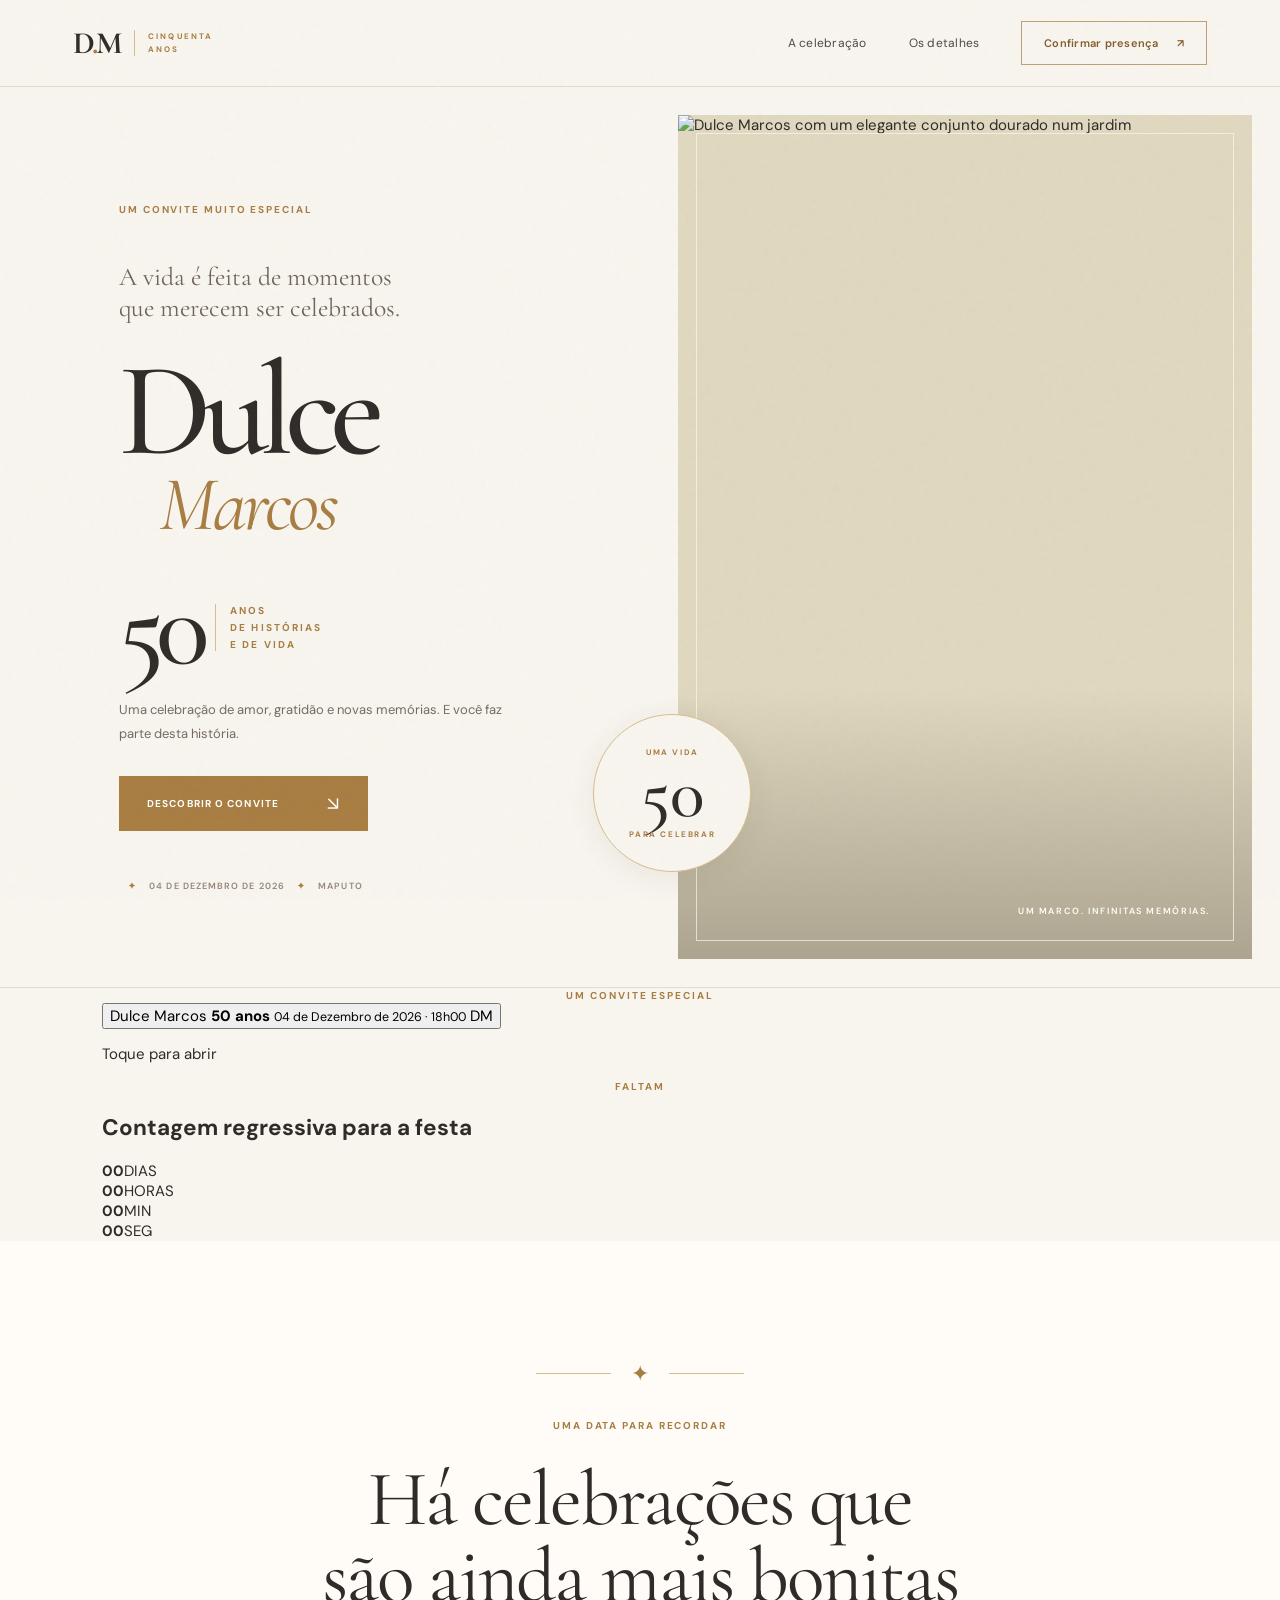
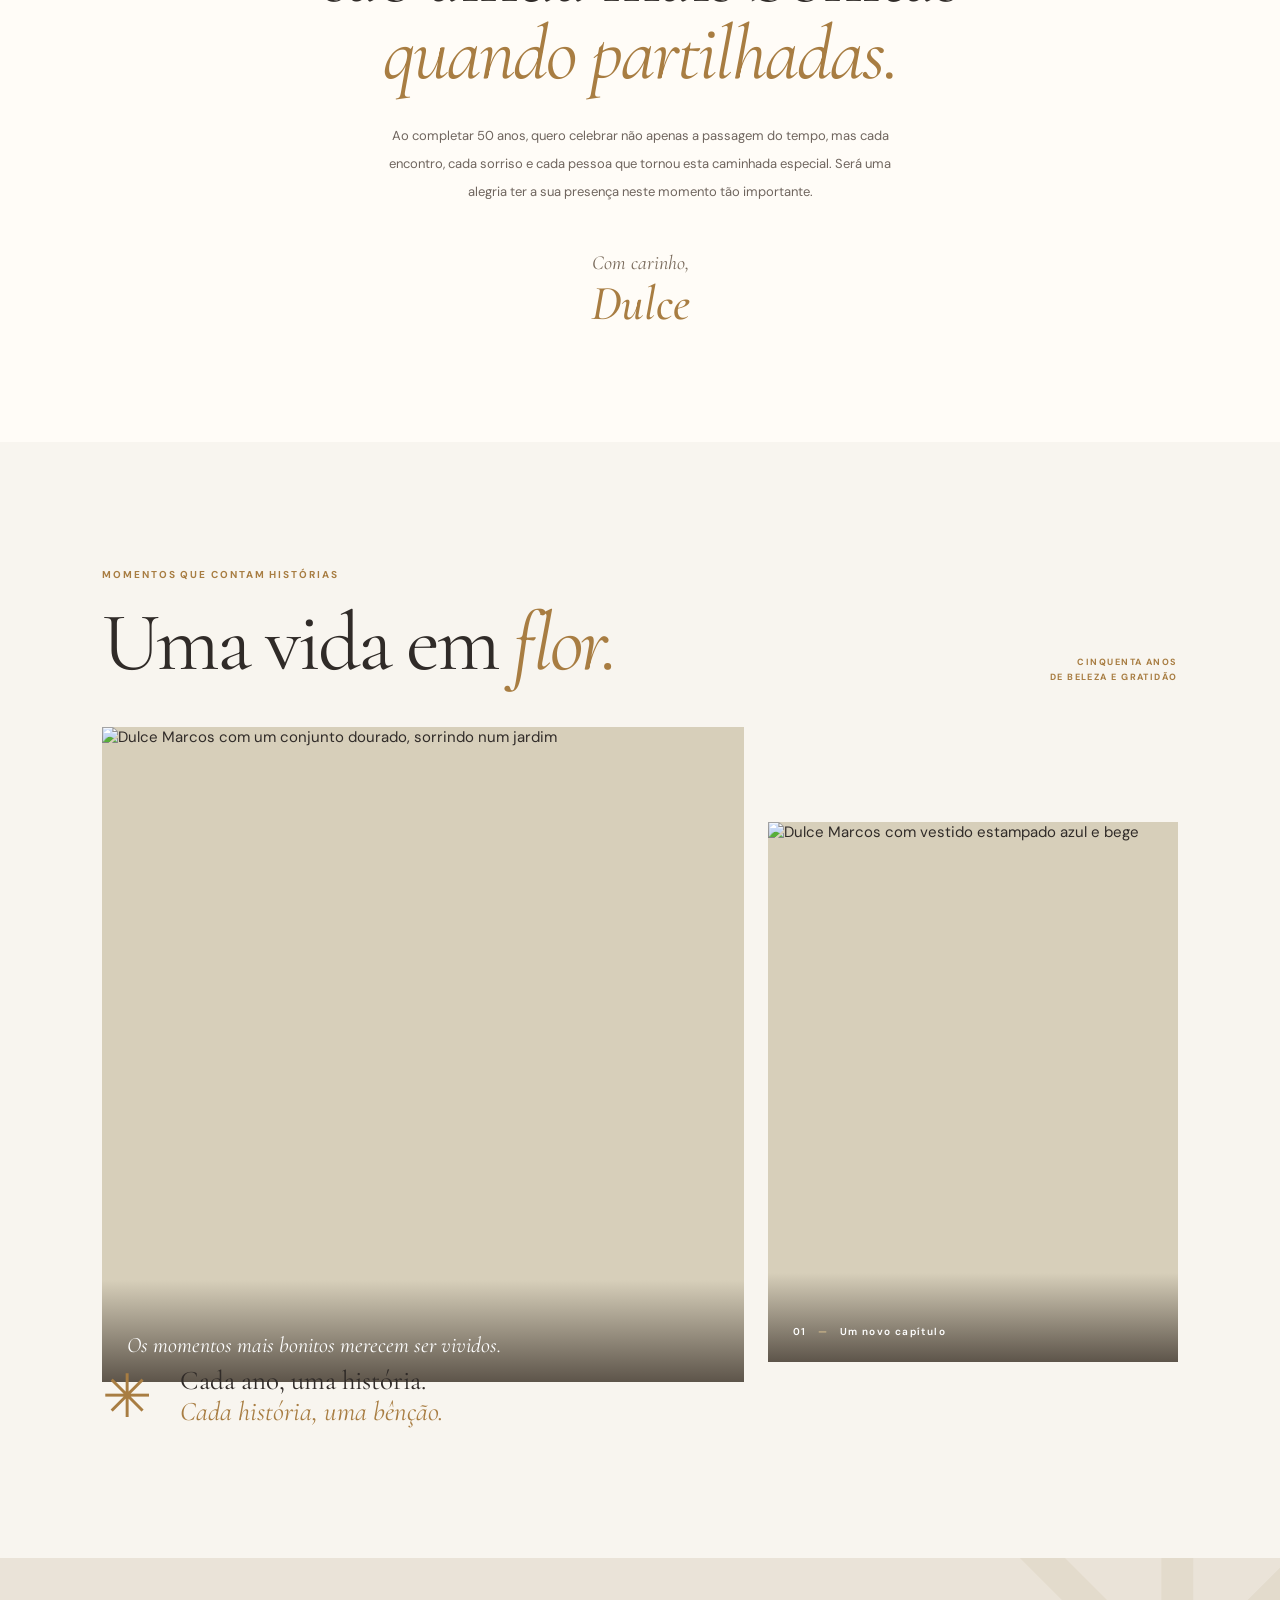
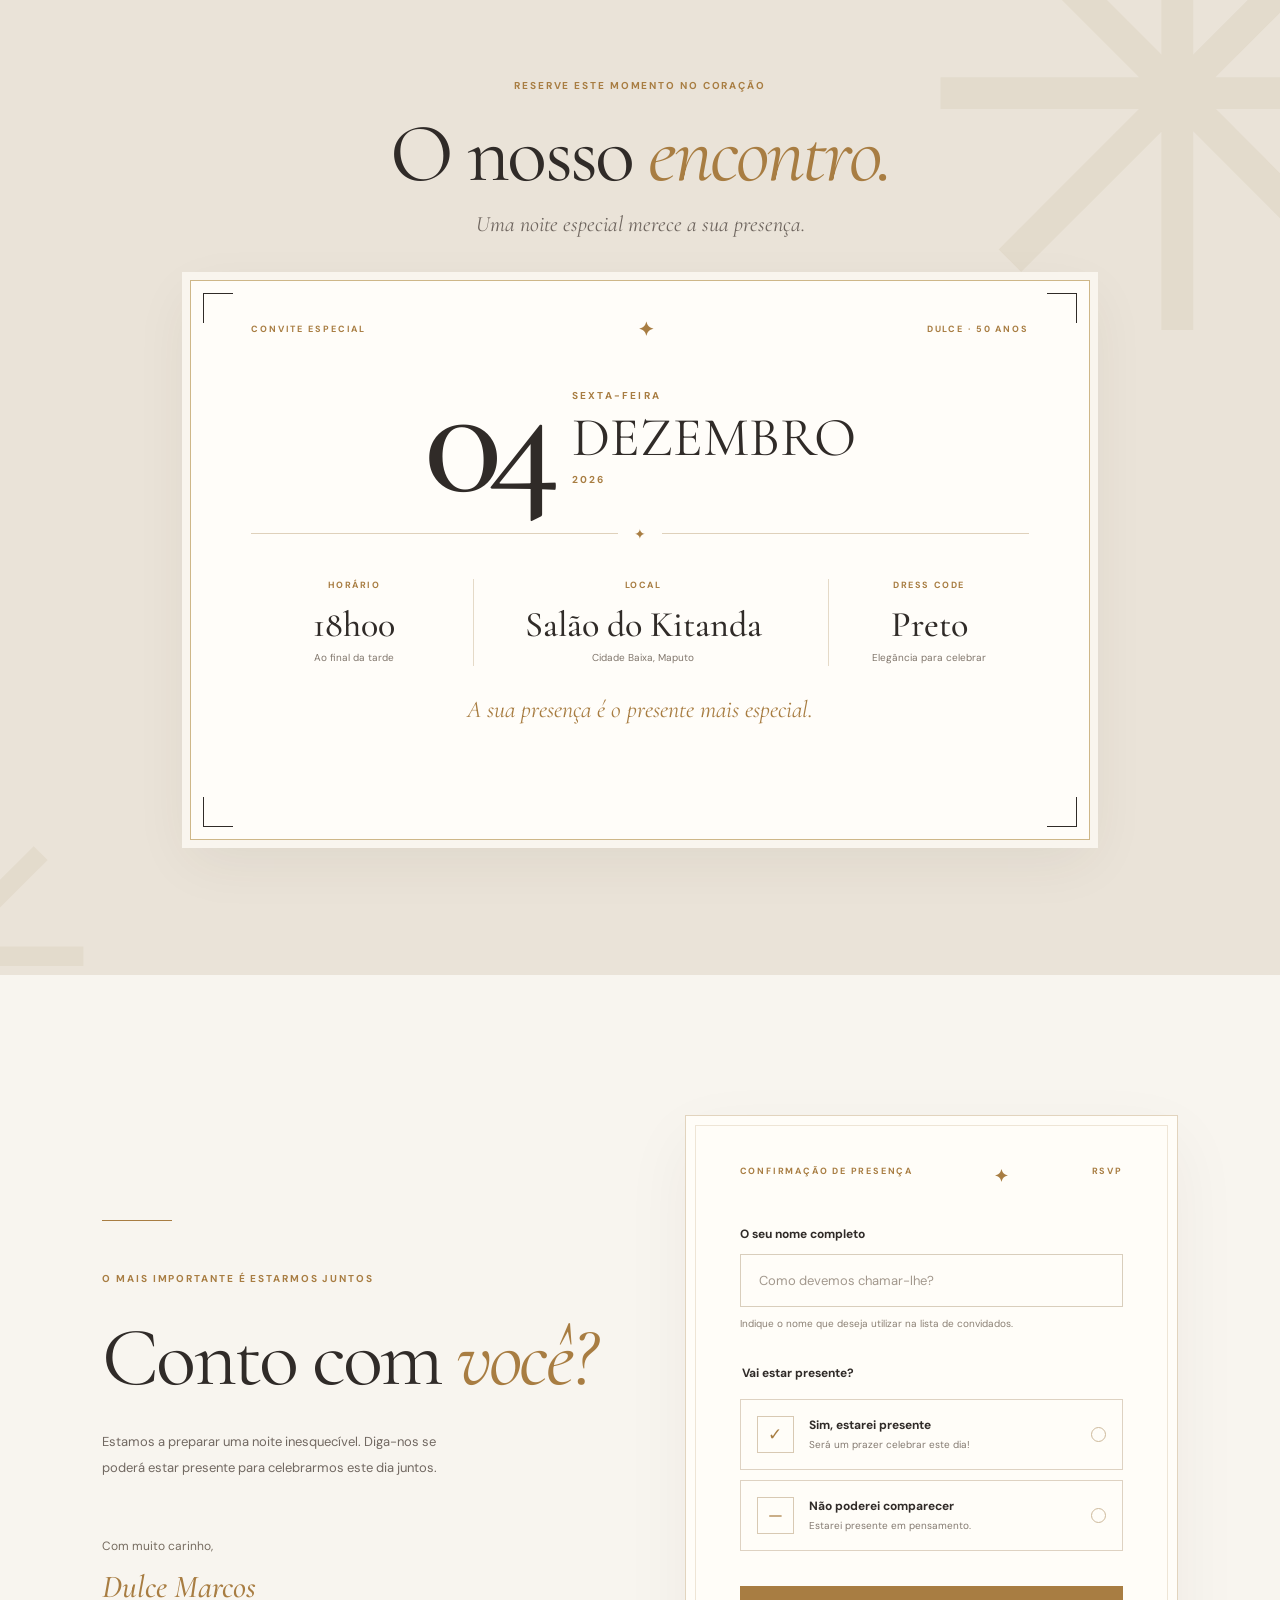
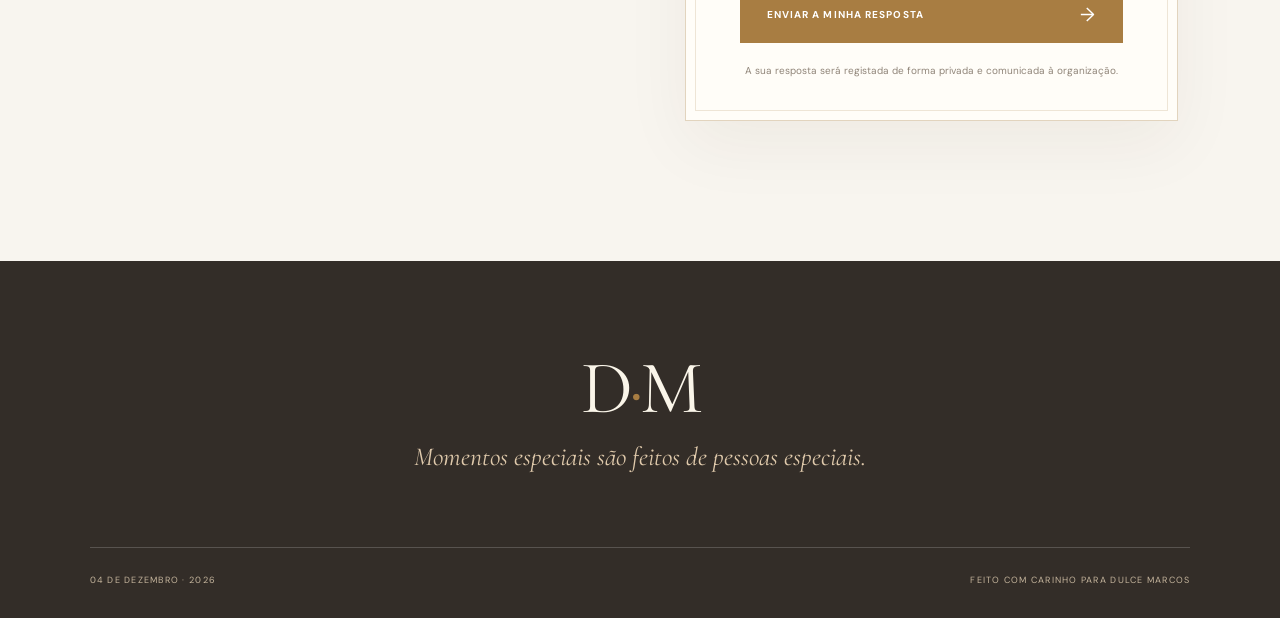
==== commit 2b2e03bd: "Actualizar convite para versão final sem traço ou frase vertical" ====
--- a/index.html
+++ b/index.html
@@ -33,7 +33,7 @@
   <main>
     <section class="hero" aria-labelledby="hero-title">
       <div class="hero-copy">
-        <p class="eyebrow fade-up"><span class="small-line"></span> UM CONVITE MUITO ESPECIAL</p>
+        <p class="eyebrow fade-up">UM CONVITE MUITO ESPECIAL</p>
         <p class="hero-intro fade-up delay-1">A vida é feita de momentos<br />que merecem ser celebrados.</p>
         <h1 id="hero-title" class="hero-name fade-up delay-2">Dulce<span>Marcos</span></h1>
         <div class="hero-occasion fade-up delay-3">
@@ -41,7 +41,7 @@
           <div class="hero-occasion-side"><span>ANOS</span><span>DE HISTÓRIAS</span><span>E DE VIDA</span></div>
         </div>
         <p class="hero-subtitle fade-up delay-3">Uma celebração de amor, gratidão e novas memórias. E você faz parte desta história.</p>
-        <a class="gold-button fade-up delay-4" href="#convite">Descobrir o convite <span aria-hidden="true">↘</span></a>
+        <a class="gold-button fade-up delay-4" href="#carta">Descobrir o convite <span aria-hidden="true">↘</span></a>
         <div class="hero-footnote fade-up delay-4"><span class="diamond-mini" aria-hidden="true">✦</span> 04 DE DEZEMBRO DE 2026 <span class="diamond-mini" aria-hidden="true">✦</span> MAPUTO</div>
       </div>
       <div class="hero-visual">
@@ -50,7 +50,6 @@
         <span class="hero-visual-annotation" aria-hidden="true">UM MARCO. INFINITAS MEMÓRIAS.</span>
         <div class="visual-border" aria-hidden="true"></div>
       </div>
-      <div class="scroll-cue" aria-hidden="true"><span>DESLIZE PARA DESCOBRIR</span><i></i></div>
     </section>
 
     <section class="special-invite section-pad" id="carta" aria-labelledby="special-invite-title">
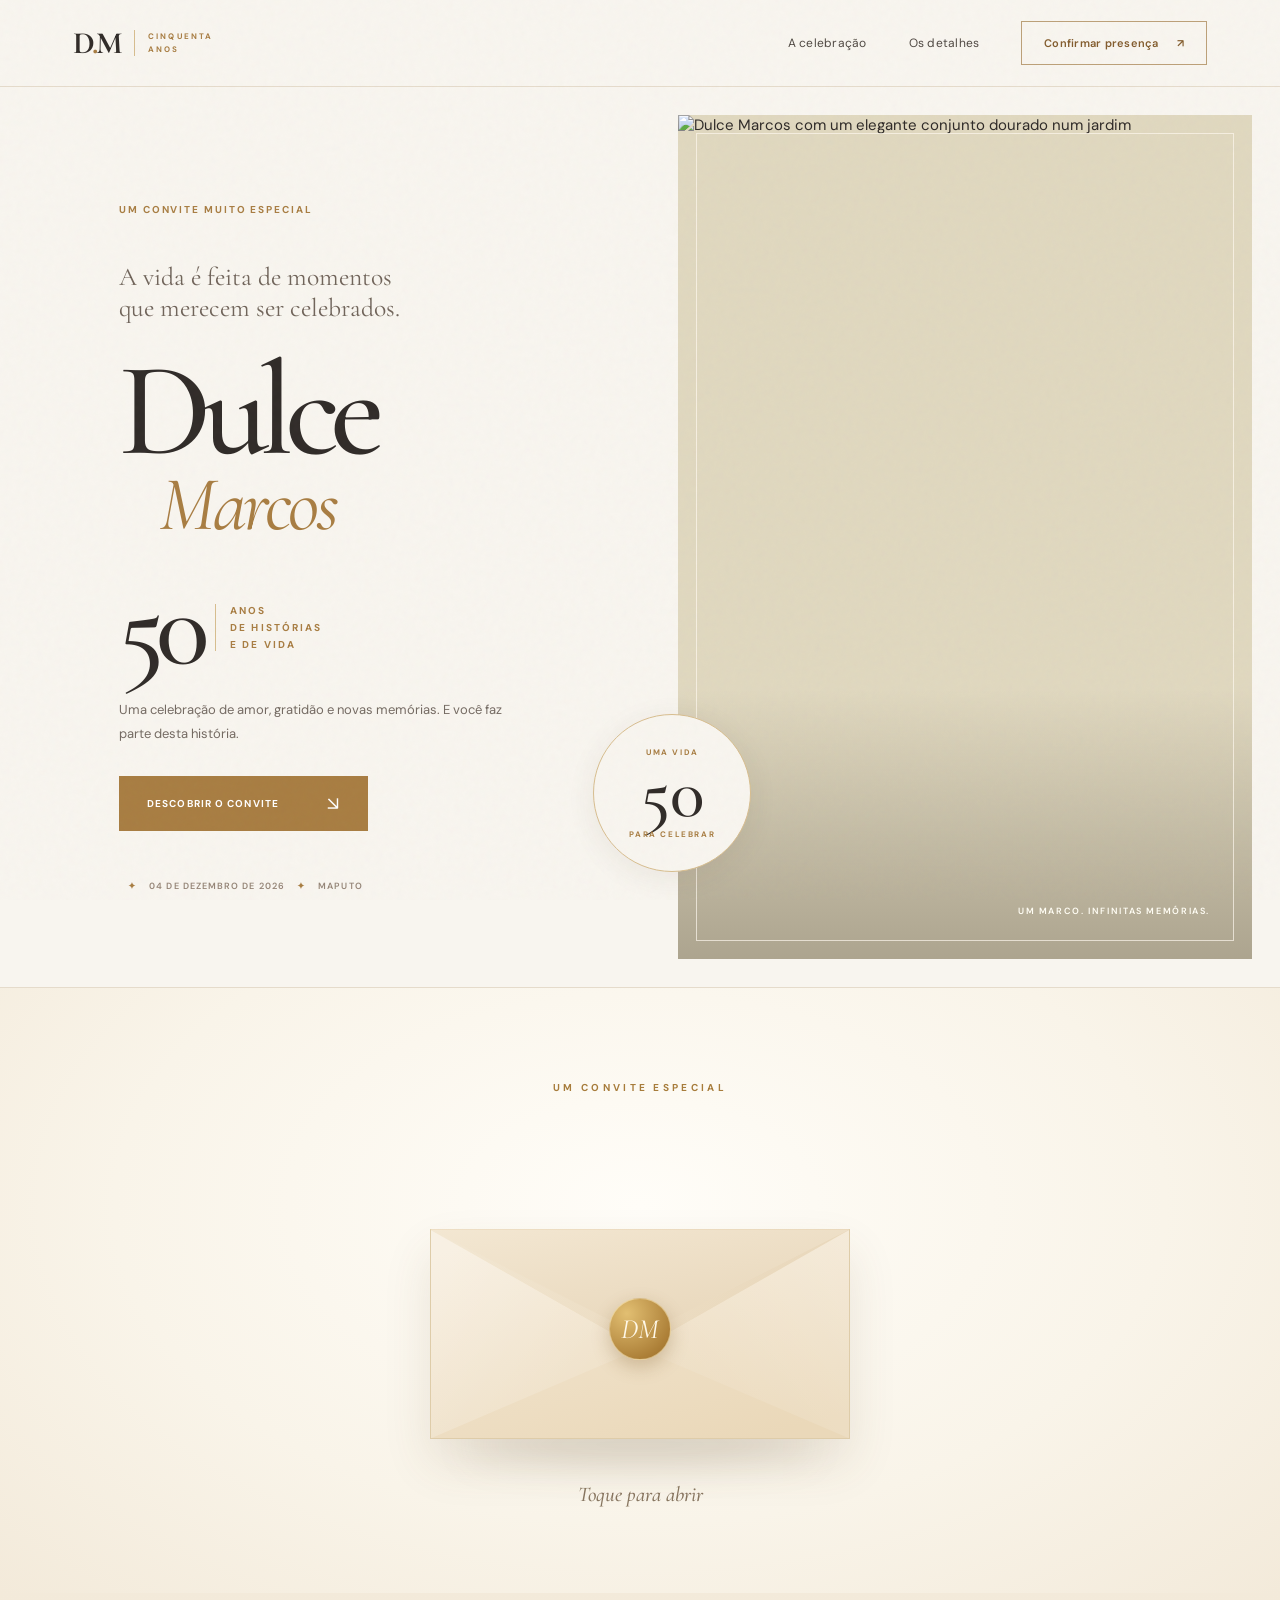
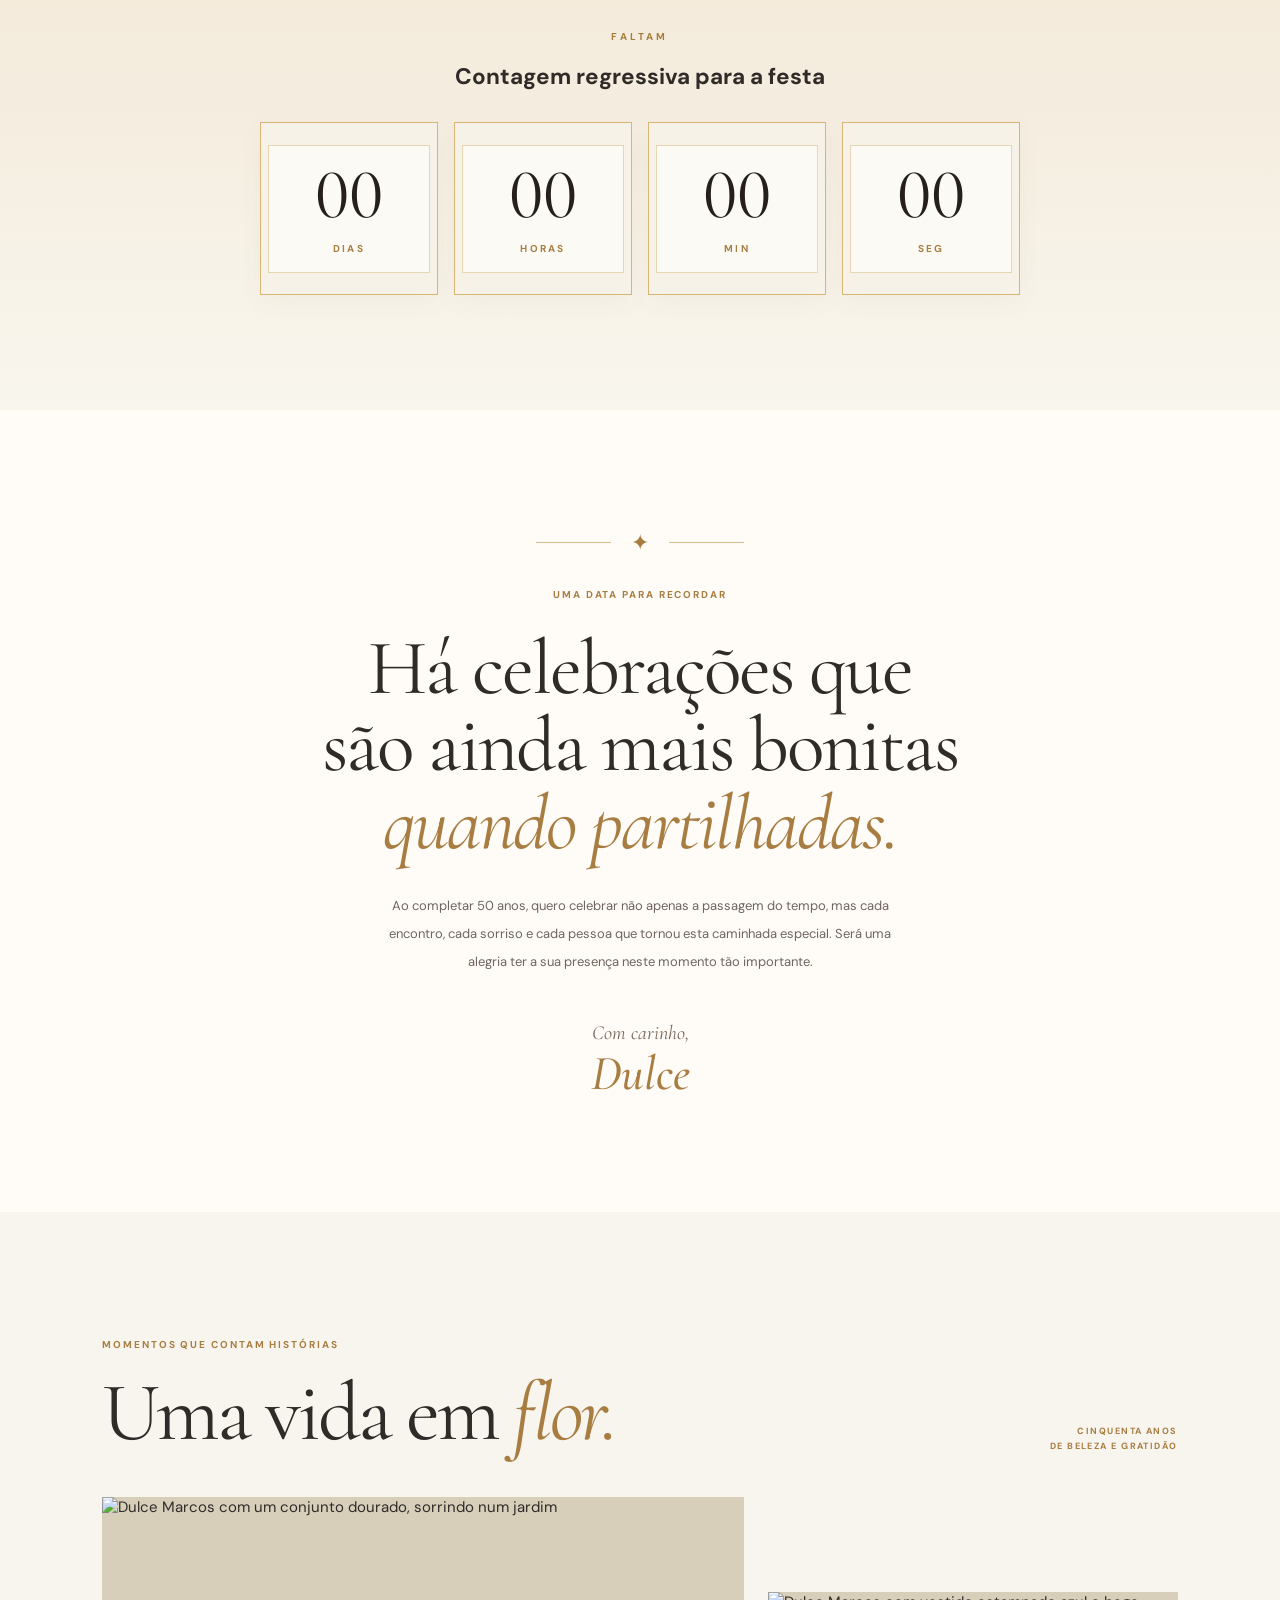
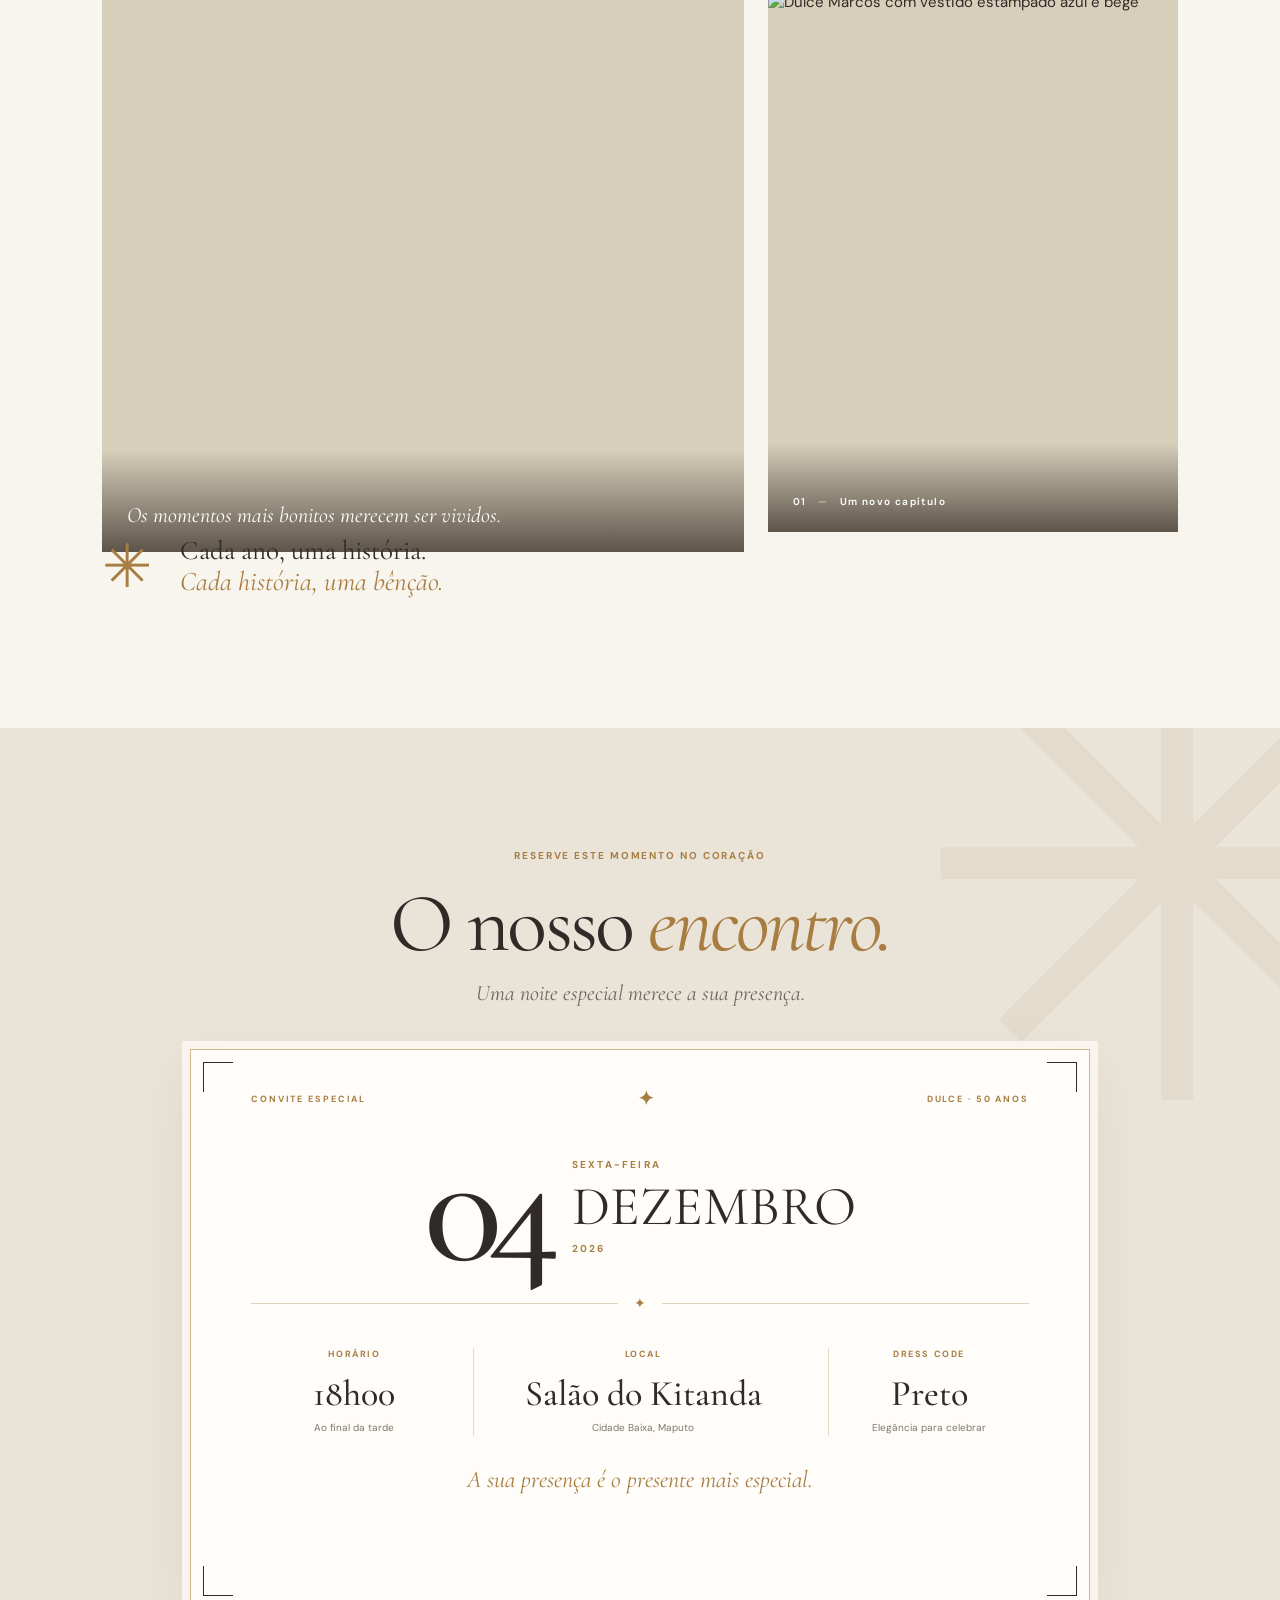
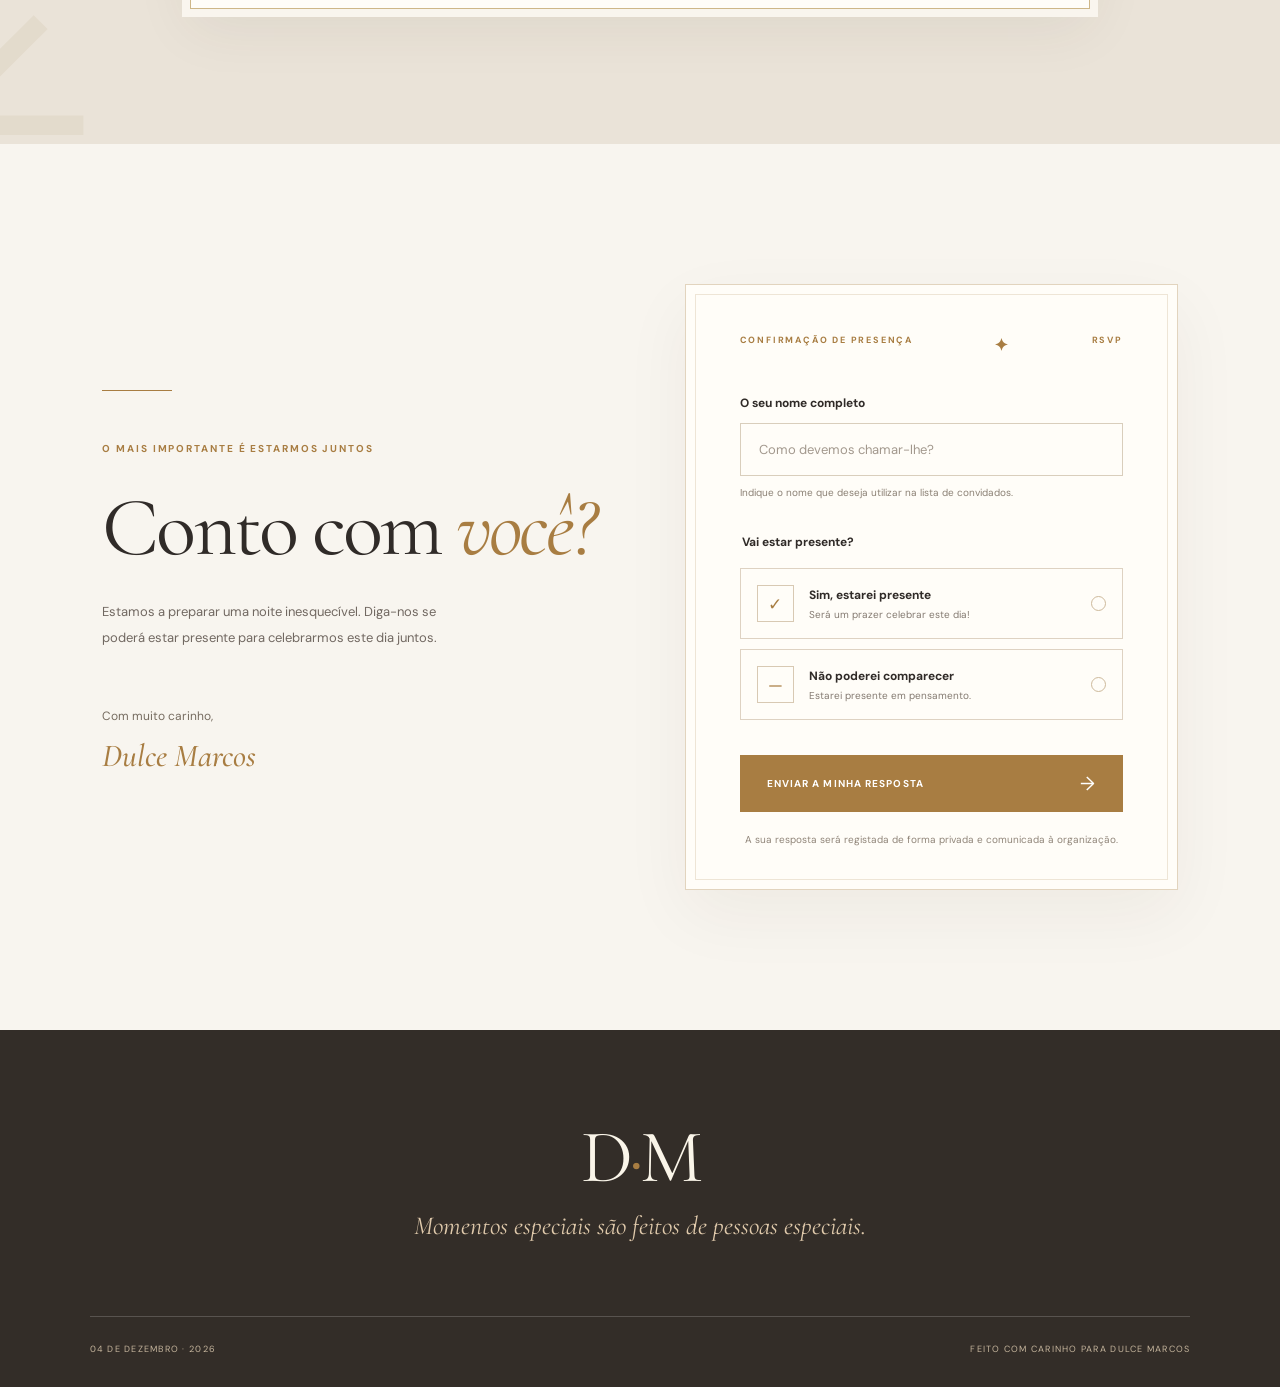
==== commit 63588bbe: "Forçar carregamento dos estilos corrigidos do envelope e relógio" ====
--- a/index.html
+++ b/index.html
@@ -13,7 +13,7 @@
   <link rel="preconnect" href="https://fonts.gstatic.com" crossorigin />
   <link href="https://fonts.googleapis.com/css2?family=Cormorant+Garamond:wght@400;500;600;700&family=DM+Sans:wght@400;450;500;600;700&display=swap" rel="stylesheet" />
   <link rel="preload" href="assets/dulce-hero.webp" as="image" type="image/webp" />
-  <link rel="stylesheet" href="styles.css" />
+  <link rel="stylesheet" href="styles.css?v=20261124-2" />
 </head>
 <body>
   <div class="page-grain" aria-hidden="true"></div>
--- a/styles.css
+++ b/styles.css
@@ -25,3 +25,325 @@
 @media(max-width:760px){.site-header{height:69px;padding:0 23px}.brand-symbol{font-size:25px}.brand-caption{font-size:7px;letter-spacing:1.7px}.desktop-nav{display:none}.mobile-nav-link{display:block;text-transform:uppercase;color:var(--gold);font-size:9px;font-weight:700;letter-spacing:.08em;border-bottom:1px solid var(--gold);padding-bottom:5px}.mobile-nav-link span{padding-left:7px}.hero{grid-template-columns:1fr;min-height:unset}.hero-copy{padding:73px 26px 48px;align-items:center;text-align:center}.hero-intro{font-size:23px;line-height:1.18;margin:28px 0 0}.hero-name{font-size:clamp(92px,18.2vw,146px);margin:26px 0 25px;white-space:normal;line-height:.72}.hero-name span{margin-left:20px;font-size:.6em}.hero-occasion{justify-content:center}.hero-fifty{font-size:103px}.hero-subtitle{max-width:320px;margin:21px auto 27px;font-size:12px;line-height:1.85}.hero-footnote{margin-top:25px;font-size:8px}.hero-visual{margin:0 17px 30px;min-height:unset;height: min(127vw,600px)}.hero-stamp{left:14px;bottom:22px;width:110px;height:110px}.hero-stamp strong{font-size:50px}.hero-stamp span{font-size:6px}.hero-visual-annotation{right:30px;bottom:35px;font-size:7px;max-width:140px;text-align:right}.visual-border{inset:11px}.scroll-cue{display:none}.section-pad{padding-left:24px;padding-right:24px}.invitation-note{padding-top:90px;padding-bottom:95px;min-height:unset}.invitation-note h2{font-size:clamp(43px,10vw,65px);line-height:1.06;margin:22px 0}.invitation-prose{font-size:12px;line-height:2}.gallery-section{padding-top:84px;padding-bottom:88px}.section-heading h2,.details-top h2{font-size:59px}.heading-side{display:none}.gallery-grid{grid-template-columns:1fr 1fr;gap:12px}.gallery-card-main{height:420px}.gallery-card-tall{height:330px;margin-top:49px}.gallery-card figcaption{font-size:15px;padding:40px 11px 13px}.gallery-card-tall figcaption{font-size:7px}.gallery-ending{margin-top:24px}.starburst{font-size:35px}.gallery-ending p{font-size:21px}.details-section{padding-top:90px;padding-bottom:95px}.details-top>p:last-child{font-size:19px;margin-bottom:40px}.event-card{padding:26px 22px 34px;outline:5px solid #f9f5ee;min-height:0}.event-topline{font-size:7px;letter-spacing:.1em}.date-large{gap:15px;margin:39px 0 30px}.date-day{font-size:119px}.date-large div strong{font-size:39px}.date-large div span{font-size:8px}.event-facts{grid-template-columns:1fr;gap:20px;margin:25px 0}.event-facts>div+div{border-left:0;border-top:1px solid #e5dac8;padding-top:20px}.fact-label{margin-bottom:7px}.event-facts strong{font-size:34px}.event-bottom-note{font-size:21px}.rsvp-section{padding-top:85px;padding-bottom:100px}.rsvp-layout{grid-template-columns:1fr;gap:35px}.aside-rule{margin-bottom:26px}.rsvp-aside h2{font-size:70px;margin:22px 0}.rsvp-aside>p:not(.eyebrow){font-size:12px}.aside-signoff{display:none}.rsvp-card{padding:40px 29px 31px}.form-mini-title{letter-spacing:.12em}.site-footer{padding:75px 26px 29px}.footer-message{font-size:21px;margin-bottom:60px}.footer-bottom{flex-direction:column;align-items:center;font-size:8px}}
 @media(max-width:380px){.hero-name{font-size:83px}.hero-visual{height:127vw}.date-day{font-size:100px}.date-large div strong{font-size:33px}.gallery-card-main{height:330px}.gallery-card-tall{height:270px}.gallery-card figcaption{font-size:12px}.gallery-card-tall figcaption{font-size:6px}.rsvp-card{padding:40px 20px 29px}}
 @media(prefers-reduced-motion:reduce){html{scroll-behavior:auto}*,*::before,*::after{animation-duration:.01ms!important;transition-duration:.01ms!important}.reveal{opacity:1;transform:none}}
+
+/* Ajustes finais do convite */
+.small-line,.scroll-cue{display:none!important}
+.envelope-scene{perspective:1100px}
+.envelope-flap{transform-origin:50% 0;transition:transform .85s cubic-bezier(.2,.8,.2,1)}
+.envelope-letter{transform:translateX(-50%) translateY(72px);opacity:0;transition:bottom 1s cubic-bezier(.2,.8,.2,1),transform 1s cubic-bezier(.2,.8,.2,1),opacity .5s ease;z-index:2}
+.envelope-scene.is-open .envelope-flap{transform:translateX(-50%) rotateX(180deg);z-index:1}
+.envelope-scene.is-open .envelope-letter{transform:translateX(-50%) translateY(-10px);opacity:1;z-index:6;transition-delay:.15s}
+.envelope-scene.is-open .envelope-seal{opacity:0}
+
+
+/* Dulce 50 - envelope dimensional e relógio editorial 2026-11-24 */
+.special-invite {
+  position:relative;
+  background:radial-gradient(ellipse at 50% 36%,#fffdf8 0%,#f9f4e9 58%,#f3eada 100%);
+  padding-top:92px;
+  padding-bottom:82px;
+  overflow:hidden;
+}
+.special-invite-wrap {
+  max-width:840px;
+  margin:0 auto;
+  display:flex;
+  align-items:center;
+  flex-direction:column;
+  text-align:center;
+  isolation:isolate;
+}
+.special-invite .eyebrow {
+  display:block;
+  margin:0 0 34px;
+  font-size:10px;
+  color:#a77c3b;
+  letter-spacing:.33em;
+  font-weight:700;
+}
+.envelope-scene {
+  --env-bottom:40px;
+  --env-body:210px;
+  --env-flap:106px;
+  position:relative;
+  display:block;
+  flex:0 0 auto;
+  width:min(420px,100%);
+  height:350px;
+  padding:0;
+  margin:0 auto;
+  border:0;
+  background:transparent;
+  box-shadow:none;
+  border-radius:0;
+  appearance:none;
+  cursor:pointer;
+  isolation:isolate;
+  perspective:1200px;
+  -webkit-tap-highlight-color:transparent;
+}
+.envelope-scene:focus-visible {
+  outline:2px solid #a77c3b;
+  outline-offset:5px;
+}
+.envelope-shadow {
+  position:absolute;
+  z-index:0;
+  left:9%;
+  width:82%;
+  height:29px;
+  bottom:20px;
+  border-radius:100%;
+  background:rgba(105,77,36,.20);
+  filter:blur(19px);
+  transform:none;
+}
+.envelope-back,
+.envelope-front,
+.envelope-flap,
+.envelope-letter,
+.envelope-seal {
+  position:absolute;
+  left:50%;
+}
+.envelope-back {
+  z-index:1;
+  width:100%;
+  height:var(--env-body);
+  bottom:var(--env-bottom);
+  transform:translateX(-50%);
+  border:1px solid #ddc49a;
+  background:linear-gradient(135deg,#f3e8d4,#e4d0b0);
+  box-shadow:0 24px 45px rgba(95,72,43,.12);
+}
+.envelope-letter {
+  z-index:2;
+  display:flex;
+  align-items:center;
+  justify-content:center;
+  width:84%;
+  height:186px;
+  bottom:calc(var(--env-bottom) + 12px);
+  padding:18px 12px;
+  transform:translateX(-50%) translateY(0);
+  border:1px solid #e3d2b5;
+  background:linear-gradient(165deg,#fffefb,#f7f0e5);
+  box-shadow:0 4px 16px rgba(110,90,60,.1);
+  transition:bottom 1.15s cubic-bezier(.16,.8,.16,1),
+             transform 1.15s cubic-bezier(.16,.8,.16,1),
+             box-shadow 1.15s ease,
+             z-index 0s 0s;
+  will-change:bottom,transform;
+}
+.letter-inner {
+  display:flex;
+  flex-direction:column;
+  align-items:center;
+  justify-content:center;
+  gap:5px;
+  width:100%;
+  height:100%;
+  border:1px solid #eadcc5;
+  padding:12px;
+}
+.letter-title {
+  display:block;
+  font-family:var(--serif);
+  font-style:italic;
+  font-weight:500;
+  font-size:clamp(26px,4vw,35px);
+  line-height:1.05;
+  color:#80623c;
+}
+.envelope-letter strong {
+  display:block;
+  font-family:var(--serif);
+  font-weight:500;
+  line-height:1;
+  font-size:52px;
+  color:#af8546;
+}
+.envelope-letter small {
+  display:block;
+  font-size:9px;
+  letter-spacing:.07em;
+  color:#7e6f5b;
+  white-space:nowrap;
+}
+.envelope-front {
+  z-index:4;
+  width:100%;
+  height:var(--env-body);
+  bottom:var(--env-bottom);
+  transform:translateX(-50%);
+  border:1px solid #decca9;
+  background:linear-gradient(165deg,#f4e8d4 8%,#ead8b9 92%);
+  clip-path:polygon(0 0,50% 57%,100% 0,100% 100%,0 100%);
+  pointer-events:none;
+}
+.envelope-front::before {
+  content:'';
+  position:absolute;
+  inset:0;
+  background:linear-gradient(135deg,rgba(255,255,255,.38),transparent 70%);
+  clip-path:polygon(0 0,50% 57%,0 100%);
+}
+.envelope-front::after {
+  content:'';
+  position:absolute;
+  inset:0;
+  background:linear-gradient(220deg,rgba(255,255,255,.28),transparent 68%);
+  clip-path:polygon(100% 0,50% 57%,100% 100%);
+}
+.envelope-flap {
+  z-index:5;
+  width:100%;
+  height:var(--env-flap);
+  bottom:calc(var(--env-bottom) + var(--env-body) - var(--env-flap));
+  transform:translateX(-50%) rotateX(0deg);
+  transform-origin:center top;
+  backface-visibility:visible;
+  background:linear-gradient(170deg,#f3e7d2,#e6d4b7);
+  clip-path:polygon(0 0,100% 0,50% 100%);
+  filter:drop-shadow(0 2px 2px rgba(111,87,50,.10));
+  transition:transform .88s cubic-bezier(.2,.77,.2,1),z-index 0s .48s;
+  pointer-events:none;
+}
+.envelope-seal {
+  z-index:6;
+  display:grid;
+  place-items:center;
+  width:62px;
+  height:62px;
+  bottom:calc(var(--env-bottom) + var(--env-body) - var(--env-flap) - 25px);
+  transform:translateX(-50%);
+  border-radius:50%;
+  border:1px solid rgba(255,244,204,.5);
+  color:#fff8e8;
+  font-family:var(--serif);
+  font-size:28px;
+  font-style:italic;
+  background:radial-gradient(circle at 28% 24%,#e2bf72,#ad8038 73%,#996b28);
+  box-shadow:0 7px 18px rgba(117,83,31,.27);
+  transition:opacity .36s ease,transform .5s ease;
+  pointer-events:none;
+}
+.envelope-scene.is-open .envelope-flap {
+  transform:translateX(-50%) rotateX(180deg);
+  z-index:1;
+  transition:transform .88s cubic-bezier(.2,.77,.2,1),z-index 0s .48s;
+}
+.envelope-scene.is-open .envelope-seal {
+  opacity:0;
+  transform:translateX(-50%) scale(.78);
+}
+.envelope-scene.is-open .envelope-letter {
+  z-index:6;
+  bottom:calc(var(--env-bottom) + 105px);
+  transform:translateX(-50%) translateY(-13px);
+  box-shadow:0 12px 32px rgba(104,83,53,.14);
+  transition:bottom 1.15s cubic-bezier(.16,.8,.16,1) .22s,
+             transform 1.15s cubic-bezier(.16,.8,.16,1) .22s,
+             box-shadow 1s ease .22s,
+             z-index 0s .71s;
+}
+.tap-hint {
+  margin:0 auto;
+  color:#887660;
+  font-family:var(--serif);
+  font-size:21px;
+  font-style:italic;
+  font-weight:500;
+  line-height:1.5;
+}
+.countdown-section {
+  background:linear-gradient(180deg,#f3eada,#f9f6ee);
+  padding-top:36px;
+  padding-bottom:115px;
+}
+.countdown-card {
+  max-width:760px;
+  margin:0 auto;
+  text-align:center;
+}
+.countdown-card .eyebrow {
+  color:#a77c3b;
+  font-size:10px;
+  font-weight:700;
+  letter-spacing:.32em;
+}
+.countdown-grid {
+  display:grid;
+  grid-template-columns:repeat(4,minmax(0,1fr));
+  column-gap:16px;
+  margin-top:31px;
+  max-width:760px;
+}
+.countdown-box {
+  min-width:0;
+  padding:7px;
+  border:1px solid #d7b675;
+  background:#f7f2e8;
+  box-shadow:0 7px 25px rgba(126,96,47,.045);
+  display:flex;
+  flex-direction:column;
+  justify-content:center;
+  aspect-ratio:1.03;
+}
+.countdown-box strong,
+.countdown-box span {
+  display:block;
+  width:100%;
+  background:#fcfaf5;
+}
+.countdown-box strong {
+  padding:16px 0 1px;
+  border:1px solid #e8d5b2;
+  border-bottom:0;
+  color:#26201c;
+  font-family:var(--serif);
+  font-size:clamp(50px,6vw,70px);
+  font-weight:400;
+  font-variant-numeric:tabular-nums lining-nums;
+  line-height:.95;
+}
+.countdown-box span {
+  padding:12px 0 17px;
+  border:1px solid #e8d5b2;
+  border-top:0;
+  color:#a67e43;
+  font-size:10px;
+  font-weight:700;
+  letter-spacing:.23em;
+}
+@media(max-width:760px) {
+  .special-invite{padding-top:68px;padding-bottom:48px}
+  .special-invite .eyebrow{font-size:9px;letter-spacing:.22em;margin-bottom:28px}
+  .envelope-scene{
+    --env-bottom:32px;
+    --env-body:168px;
+    --env-flap:85px;
+    width:min(326px,100%);
+    height:284px;
+  }
+  .envelope-letter{height:145px;bottom:calc(var(--env-bottom) + 11px)}
+  .envelope-scene.is-open .envelope-letter{bottom:calc(var(--env-bottom) + 87px);transform:translateX(-50%) translateY(-8px)}
+  .letter-title{font-size:27px}
+  .envelope-letter strong{font-size:39px}
+  .envelope-letter small{font-size:8px}
+  .envelope-seal{width:54px;height:54px;font-size:24px;bottom:calc(var(--env-bottom) + var(--env-body) - var(--env-flap) - 22px)}
+  .tap-hint{font-size:19px}
+  .countdown-section{padding-top:26px;padding-bottom:86px}
+  .countdown-grid{gap:9px;margin-top:24px}
+  .countdown-box{padding:4px}
+  .countdown-box strong{font-size:clamp(31px,9vw,46px);padding:12px 0 2px}
+  .countdown-box span{font-size:8px;letter-spacing:.1em;padding:6px 0 11px}
+}
+@media(max-width:350px) {
+  .countdown-grid{gap:5px}
+  .countdown-box strong{font-size:31px}
+  .countdown-box span{font-size:7px}
+}
+@media(prefers-reduced-motion:reduce) {
+  .envelope-scene *{transition-duration:.01ms!important}
+}
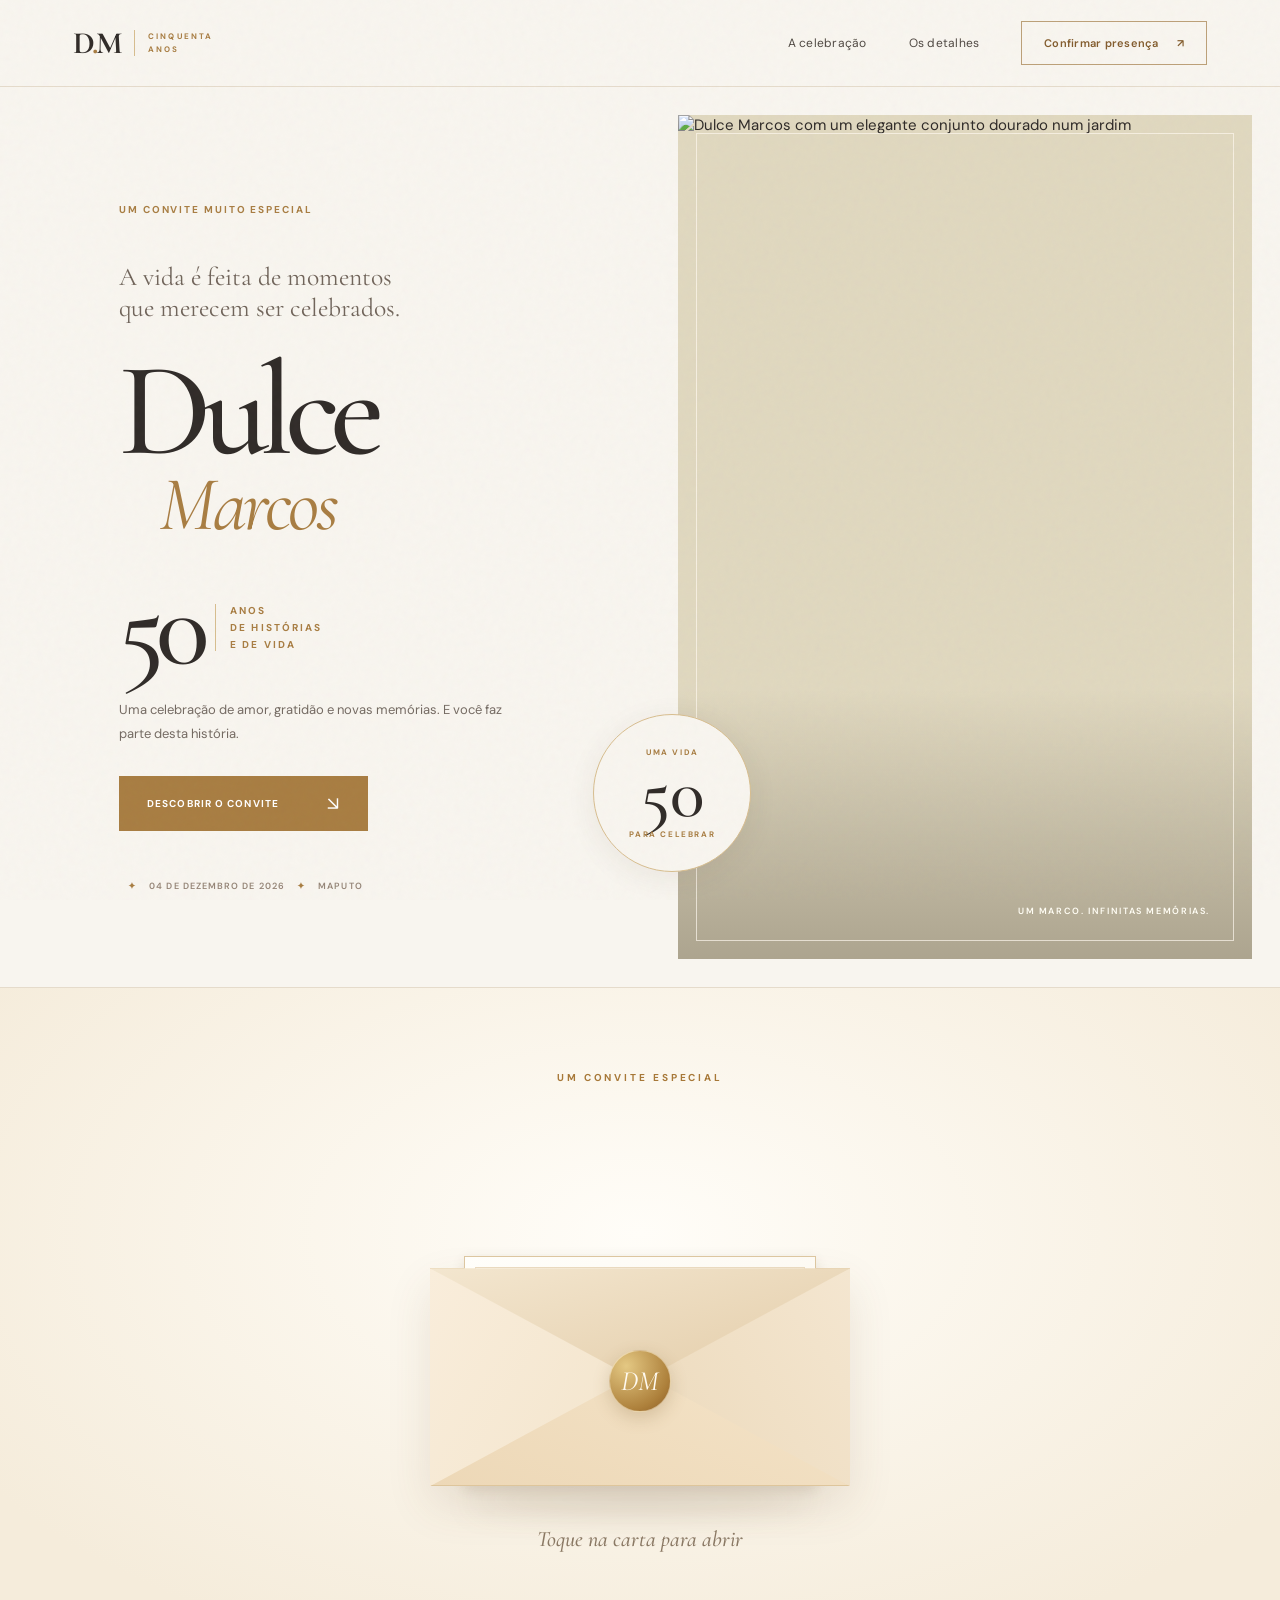
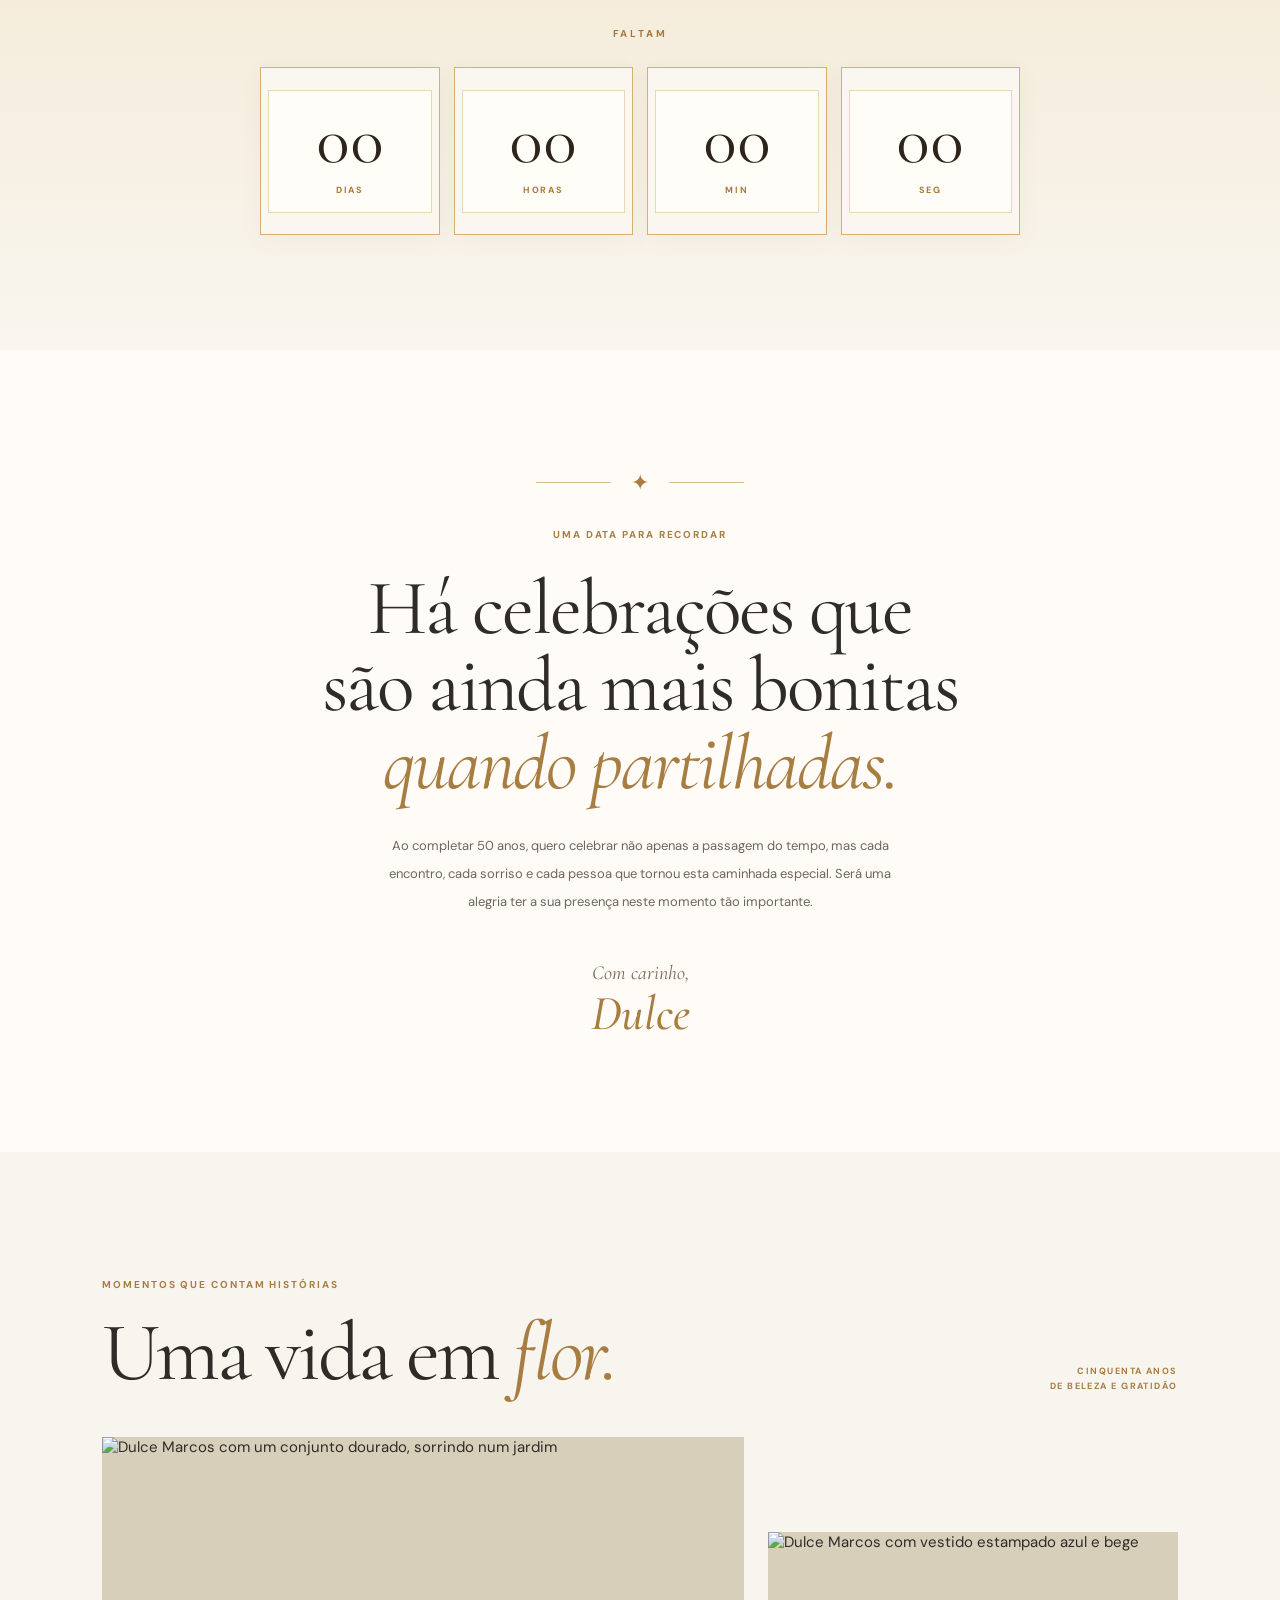
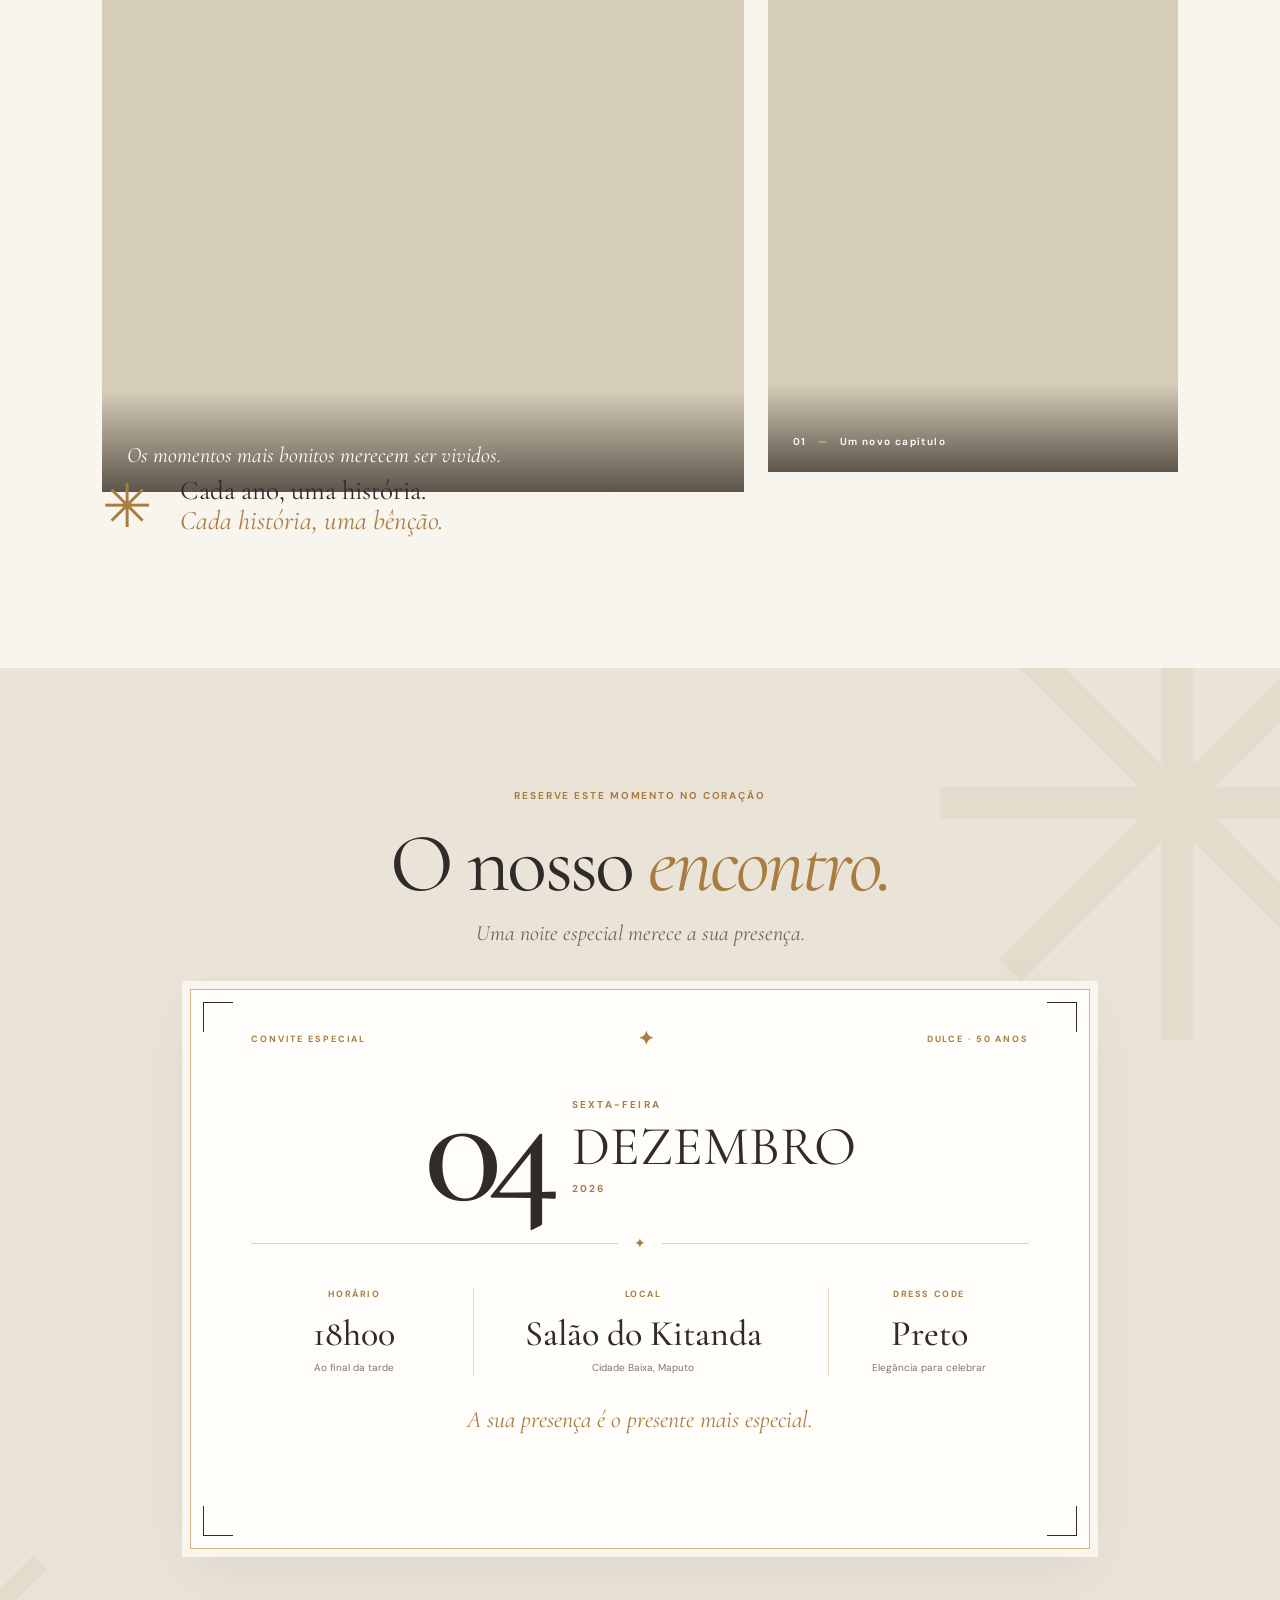
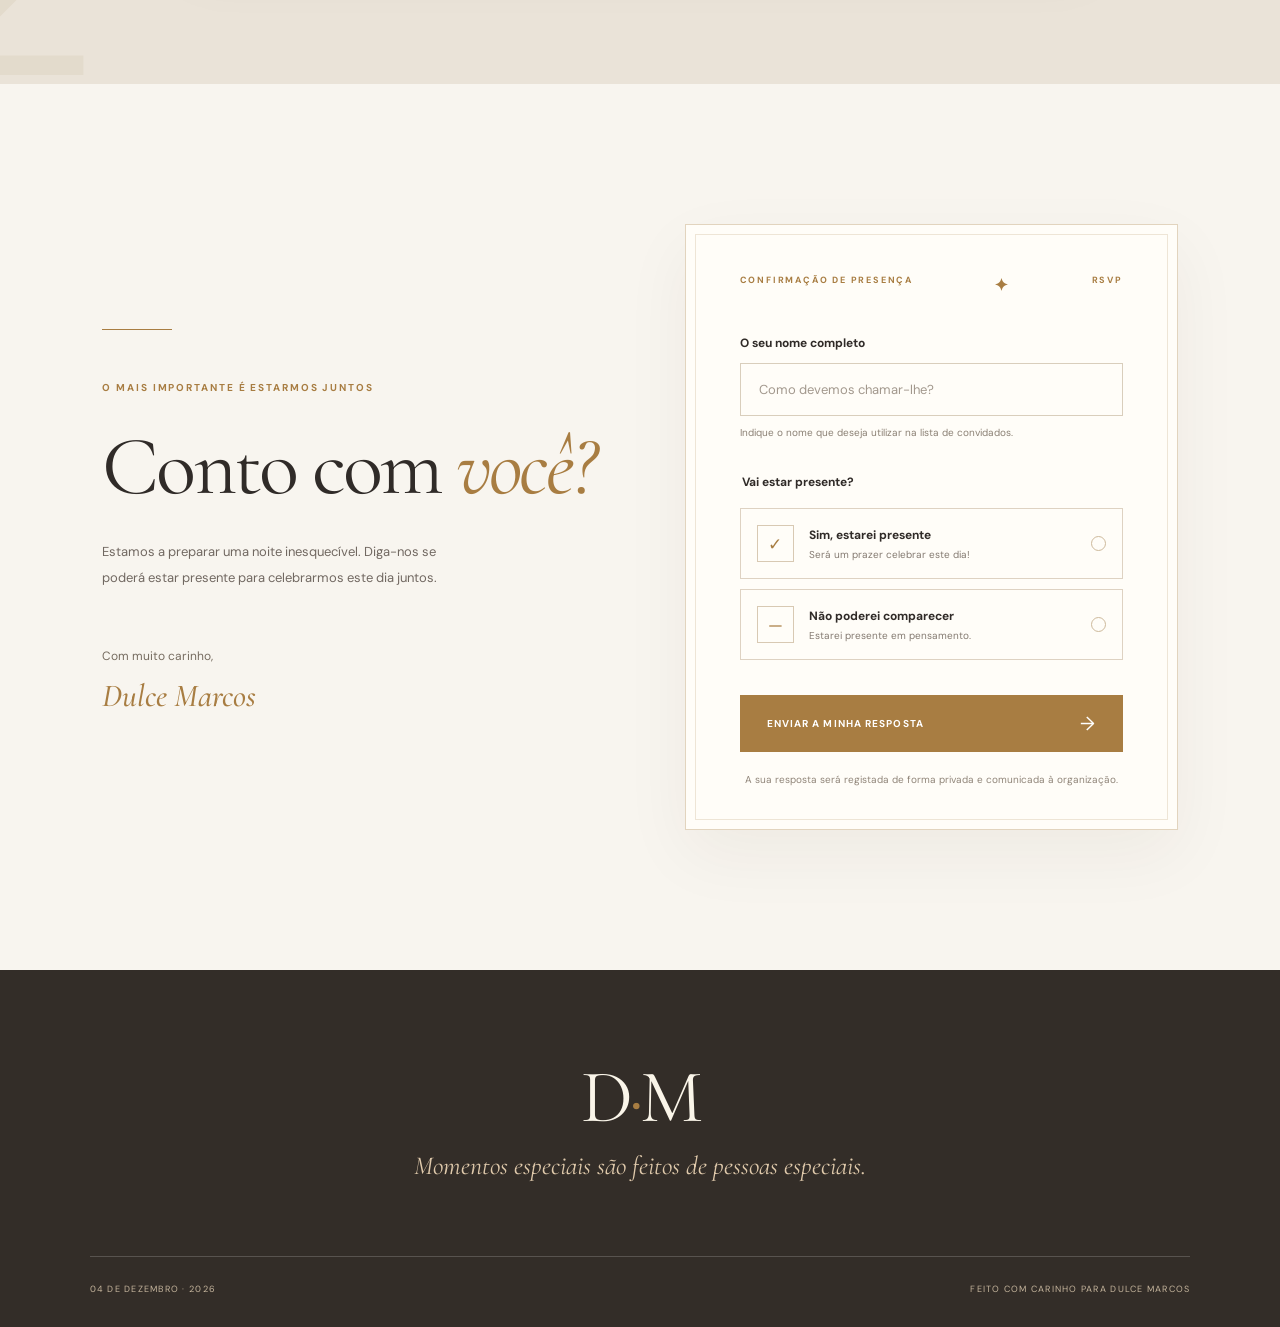
==== commit 31158352: "Substituir envelope por animação física testada em desktop e mobile, com estilos incorporados e cont" ====
--- a/index.html
+++ b/index.html
@@ -13,7 +13,47 @@
   <link rel="preconnect" href="https://fonts.gstatic.com" crossorigin />
   <link href="https://fonts.googleapis.com/css2?family=Cormorant+Garamond:wght@400;500;600;700&family=DM+Sans:wght@400;450;500;600;700&display=swap" rel="stylesheet" />
   <link rel="preload" href="assets/dulce-hero.webp" as="image" type="image/webp" />
-  <link rel="stylesheet" href="styles.css?v=20261124-2" />
+  <link rel="stylesheet" href="styles.css?v=20261124-envelope-v4" />
+<style id="dm-envelope-v4-styles">
+.special-invite{background:radial-gradient(ellipse at 50% 40%,#fffdf8,#f5ecdb 87%);padding-top:82px;padding-bottom:48px;overflow:hidden}
+.special-invite-wrap{display:flex;flex-direction:column;align-items:center;text-align:center;max-width:850px;margin:auto}
+.special-invite .eyebrow{margin:0 0 46px;letter-spacing:.29em;font-weight:700;font-size:10px;color:#a77838}
+.dm-envelope{--env-h:218px;--env-b:43px;--paper-h:230px;position:relative;display:block;flex:0 0 auto;width:min(420px,100%);height:398px;margin:0 auto;padding:0;perspective:1000px;border:none;outline-offset:9px;background:transparent;appearance:none;cursor:pointer;isolation:isolate;-webkit-tap-highlight-color:transparent}
+.dm-envelope:focus-visible{outline:2px solid #a77838}
+.dm-envelope>span{position:absolute;display:block;pointer-events:none}
+.dm-envelope-shadow{left:9%;width:82%;height:24px;bottom:17px;border-radius:100%;background:rgba(103,70,35,.16);filter:blur(15px);transition:transform 1.2s ease}
+.dm-envelope-back{z-index:1;left:0;right:0;bottom:var(--env-b);height:var(--env-h);border:1px solid #dfc89f;background:linear-gradient(145deg,#efe3cf,#e2ceac);box-shadow:0 19px 42px rgba(104,75,38,.12)}
+.dm-envelope-paper{z-index:2;left:8%;width:84%;bottom:var(--env-b);height:var(--paper-h);padding:10px;background:linear-gradient(160deg,#fffefa,#f9f2e7);border:1px solid #dcc6a0;box-shadow:0 4px 12px rgba(79,59,32,.12);transform:translateY(0);transition:transform 1.28s cubic-bezier(.18,.80,.17,1) 0s,box-shadow .8s ease}
+.dm-envelope-paper-inner{display:flex;flex-direction:column;align-items:center;justify-content:flex-start;height:100%;border:1px solid #e9d9bf;padding:15px 3px 8px;gap:4px}
+.dm-paper-eyebrow{color:#b1946b;font-family:var(--sans,'DM Sans',sans-serif);font-size:8px;letter-spacing:.18em;font-weight:600;line-height:1.3}
+.dm-envelope-paper-inner strong{font-family:var(--serif,'Cormorant Garamond',Georgia,serif);font-size:36px;font-weight:500;line-height:1.1;font-style:italic;color:#745839;white-space:nowrap}
+.dm-envelope-paper-inner em{font-family:var(--serif,'Cormorant Garamond',Georgia,serif);font-size:51px;font-weight:500;line-height:1;color:#b48b51}
+.dm-paper-date{font-family:var(--sans,'DM Sans',sans-serif);font-size:9px;letter-spacing:.11em;color:#837260;line-height:1.3;white-space:nowrap;margin-top:3px}
+.dm-envelope-left,.dm-envelope-right,.dm-envelope-bottom{z-index:4;bottom:var(--env-b);height:var(--env-h);left:0;width:100%}
+.dm-envelope-left{background:linear-gradient(120deg,#f9eddb,#efdfc2);clip-path:polygon(0 0,54% 53%,0 100%)}
+.dm-envelope-right{background:linear-gradient(235deg,#f4e6d0,#e7d2af);clip-path:polygon(100% 0,46% 53%,100% 100%)}
+.dm-envelope-bottom{background:linear-gradient(20deg,#edd8b7,#f7e8cf);clip-path:polygon(0 100%,50% 48%,100% 100%);border-bottom:1px solid #dec59b}
+.dm-envelope-flap{z-index:6;left:0;width:100%;height:calc(var(--env-h)*.52);bottom:calc(var(--env-b) + var(--env-h)*.48);background:linear-gradient(165deg,#f3e6cf,#e3cca8);clip-path:polygon(0 0,100% 0,50% 100%);transform-origin:50% 0;transform:rotateX(0deg);backface-visibility:visible;transition:transform .85s cubic-bezier(.18,.78,.18,1) .85s,z-index 0s 1s;filter:drop-shadow(0 3px 2px rgba(104,78,38,.09))}
+.dm-envelope-seal{z-index:7;left:50%;bottom:calc(var(--env-b) + var(--env-h)*.48 - 30px);width:62px;height:62px;display:grid!important;place-items:center;border:1px solid rgba(255,247,228,.50);border-radius:50%;background:radial-gradient(circle at 27% 25%,#e4c883,#ad803b 70%,#8b5b24);box-shadow:0 6px 17px rgba(119,86,37,.22);color:#fffaf0;font-family:var(--serif,Georgia,serif);font-size:28px;font-style:italic;transform:translateX(-50%) scale(1);transition:opacity .23s ease 1s,transform .35s ease 1s}
+.dm-envelope.is-open .dm-envelope-seal{opacity:0;transform:translateX(-50%) scale(.7);transition-delay:0s}
+.dm-envelope.is-open .dm-envelope-flap{z-index:1;transform:rotateX(180deg);transition:transform .85s cubic-bezier(.18,.78,.18,1) .25s,z-index 0s .70s}
+.dm-envelope.is-open .dm-envelope-paper{transform:translateY(-142px);box-shadow:0 16px 40px rgba(89,66,38,.18);transition-delay:1.12s}
+.dm-envelope.is-open .dm-envelope-shadow{transform:scaleX(1.12)}
+.dm-envelope-hint{margin:-3px 0 0;font-family:var(--serif,Georgia,serif);font-size:22px;font-style:italic;font-weight:500;color:#8b7964}
+@media(max-width:760px){.special-invite{padding-top:65px;padding-bottom:46px}.special-invite .eyebrow{margin-bottom:35px;font-size:9px;letter-spacing:.22em}.dm-envelope{--env-h:170px;--env-b:34px;--paper-h:190px;width:min(330px,100%);height:330px}.dm-envelope-paper-inner{padding:14px 3px 7px;gap:3px}.dm-paper-eyebrow{font-size:7px}.dm-envelope-paper-inner strong{font-size:29px}.dm-envelope-paper-inner em{font-size:39px}.dm-paper-date{font-size:7px;letter-spacing:.08em}.dm-envelope-seal{height:54px;width:54px;font-size:24px;bottom:calc(var(--env-b) + var(--env-h)*.48 - 26px)}.dm-envelope.is-open .dm-envelope-paper{transform:translateY(-115px)}.dm-envelope-hint{font-size:19px}}
+@media(max-width:360px){.dm-envelope{--env-h:155px;--paper-h:178px;height:310px}.dm-envelope.is-open .dm-envelope-paper{transform:translateY(-104px)}.dm-envelope-paper-inner strong{font-size:26px}.dm-envelope-paper-inner em{font-size:36px}}
+@media(prefers-reduced-motion:reduce){.dm-envelope>span{transition-duration:.01ms!important;transition-delay:0ms!important}}
+.countdown-section{background:linear-gradient(180deg,#f5ecdb,#f9f6ef);padding-top:26px;padding-bottom:115px}
+.countdown-card{text-align:center;max-width:760px;margin:auto}
+.countdown-card .eyebrow{font-size:10px;color:#a77838;letter-spacing:.28em;font-weight:700}
+.countdown-grid{display:grid;grid-template-columns:repeat(4,minmax(0,1fr));gap:14px;margin:26px auto 0;max-width:760px}
+.countdown-box{min-width:0;background:#faf7f0;padding:7px;border:1px solid #d5b16e;box-shadow:0 5px 22px rgba(120,85,34,.05);aspect-ratio:1.07;display:flex;justify-content:center;flex-direction:column}
+.countdown-box strong,.countdown-box span{display:block;width:100%;background:#fffdf8}
+.countdown-box strong{padding:15px 4px 2px;border:1px solid #ebd7b5;border-bottom:none;color:#2f241b;font-family:var(--serif,Georgia,serif);font-weight:400;font-size:clamp(47px,5.5vw,69px);line-height:1;font-variant-numeric:tabular-nums}
+.countdown-box span{padding:7px 2px 16px;border:1px solid #ebd7b5;border-top:none;color:#a77838;font-size:9px;font-family:var(--sans,Arial,sans-serif);font-weight:700;letter-spacing:.19em}
+.sr-only{position:absolute!important;width:1px!important;height:1px!important;padding:0!important;margin:-1px!important;overflow:hidden!important;clip:rect(0,0,0,0)!important;white-space:nowrap!important;border:0!important}
+@media(max-width:760px){.countdown-section{padding-top:28px;padding-bottom:83px}.countdown-grid{gap:8px;margin-top:21px}.countdown-box{padding:4px}.countdown-box strong{font-size:clamp(30px,8.5vw,44px);padding:11px 1px 1px}.countdown-box span{font-size:7px;letter-spacing:.08em;padding:7px 0 11px}}
+</style>
 </head>
 <body>
   <div class="page-grain" aria-hidden="true"></div>
@@ -52,24 +92,28 @@
       </div>
     </section>
 
+
     <section class="special-invite section-pad" id="carta" aria-labelledby="special-invite-title">
       <div class="special-invite-wrap reveal">
         <p class="eyebrow centered" id="special-invite-title">UM CONVITE ESPECIAL</p>
-        <button class="envelope-scene" id="envelope-trigger" type="button" aria-expanded="false" aria-controls="letter-card">
-          <span class="envelope-shadow" aria-hidden="true"></span>
-          <span class="envelope-back" aria-hidden="true"></span>
-          <span class="envelope-letter" id="letter-card">
-            <span class="letter-inner">
-              <span class="letter-title">Dulce Marcos</span>
-              <strong>50 anos</strong>
-              <small>04 de Dezembro de 2026 · 18h00</small>
+        <button type="button" id="dm-envelope-trigger" class="dm-envelope" aria-expanded="false" aria-label="Abrir a carta do convite de Dulce Marcos">
+          <span class="dm-envelope-shadow" aria-hidden="true"></span>
+          <span class="dm-envelope-back" aria-hidden="true"></span>
+          <span class="dm-envelope-paper" aria-hidden="true">
+            <span class="dm-envelope-paper-inner">
+              <span class="dm-paper-eyebrow">UM CONVITE PARA SI</span>
+              <strong>Dulce Marcos</strong>
+              <em>50 anos</em>
+              <span class="dm-paper-date">04 DE DEZEMBRO DE 2026 · 18H</span>
             </span>
           </span>
-          <span class="envelope-front" aria-hidden="true"></span>
-          <span class="envelope-flap" aria-hidden="true"></span>
-          <span class="envelope-seal" aria-hidden="true">DM</span>
+          <span class="dm-envelope-left" aria-hidden="true"></span>
+          <span class="dm-envelope-right" aria-hidden="true"></span>
+          <span class="dm-envelope-bottom" aria-hidden="true"></span>
+          <span class="dm-envelope-flap" aria-hidden="true"></span>
+          <span class="dm-envelope-seal" aria-hidden="true">DM</span>
         </button>
-        <p class="tap-hint">Toque para abrir</p>
+        <p class="dm-envelope-hint" id="dm-envelope-hint">Toque na carta para abrir</p>
       </div>
     </section>
 
@@ -162,5 +206,6 @@
   </main>
   <footer class="site-footer"><div class="footer-monogram">D<span>·</span>M</div><div class="footer-message">Momentos especiais são feitos de pessoas especiais.</div><div class="footer-bottom"><span>04 DE DEZEMBRO · 2026</span><span>FEITO COM CARINHO PARA DULCE MARCOS</span></div></footer>
   <script src="app.js" defer></script>
+<script>(function(){const b=document.getElementById('dm-envelope-trigger');const h=document.getElementById('dm-envelope-hint');if(!b||!h)return;b.addEventListener('click',function(){const open=b.classList.toggle('is-open');b.setAttribute('aria-expanded',String(open));b.setAttribute('aria-label',open?'Fechar a carta do convite de Dulce Marcos':'Abrir a carta do convite de Dulce Marcos');h.textContent=open?'Toque para voltar a fechar':'Toque na carta para abrir';});})();</script>
 </body>
 </html>
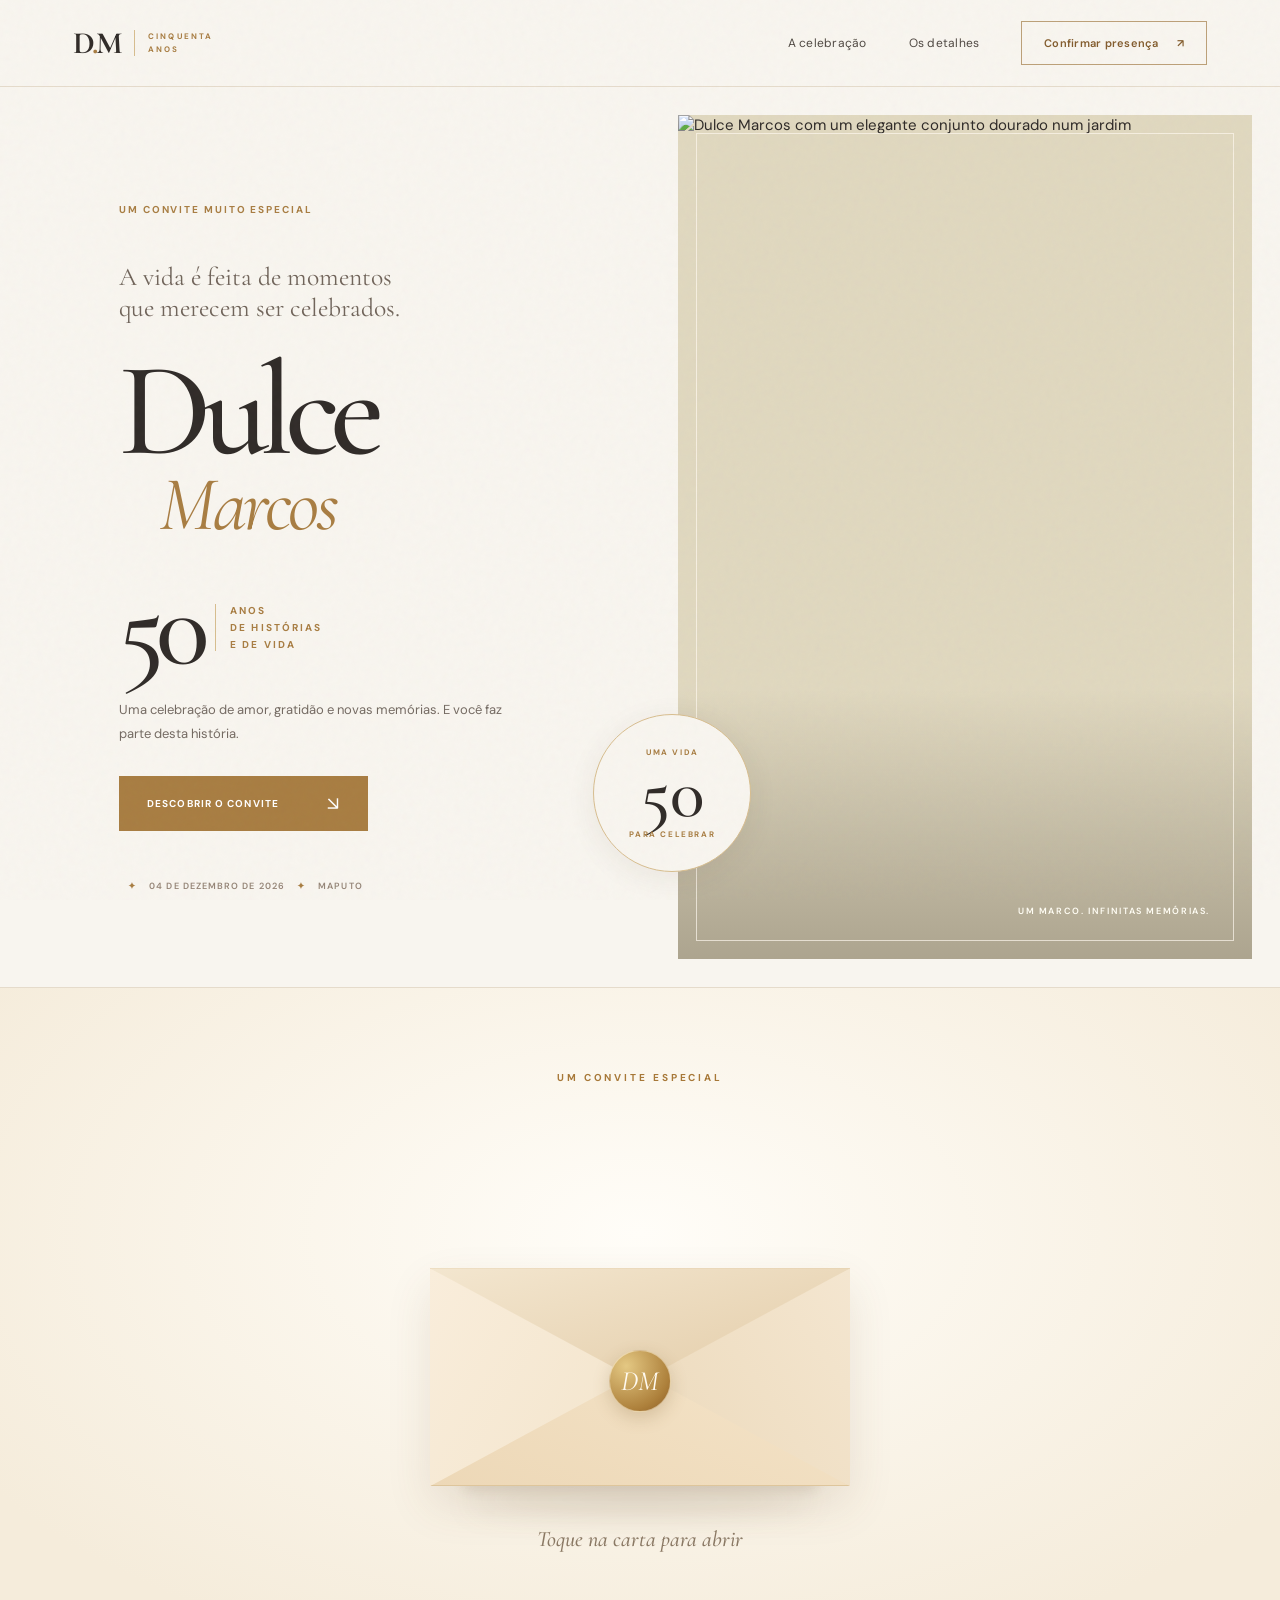
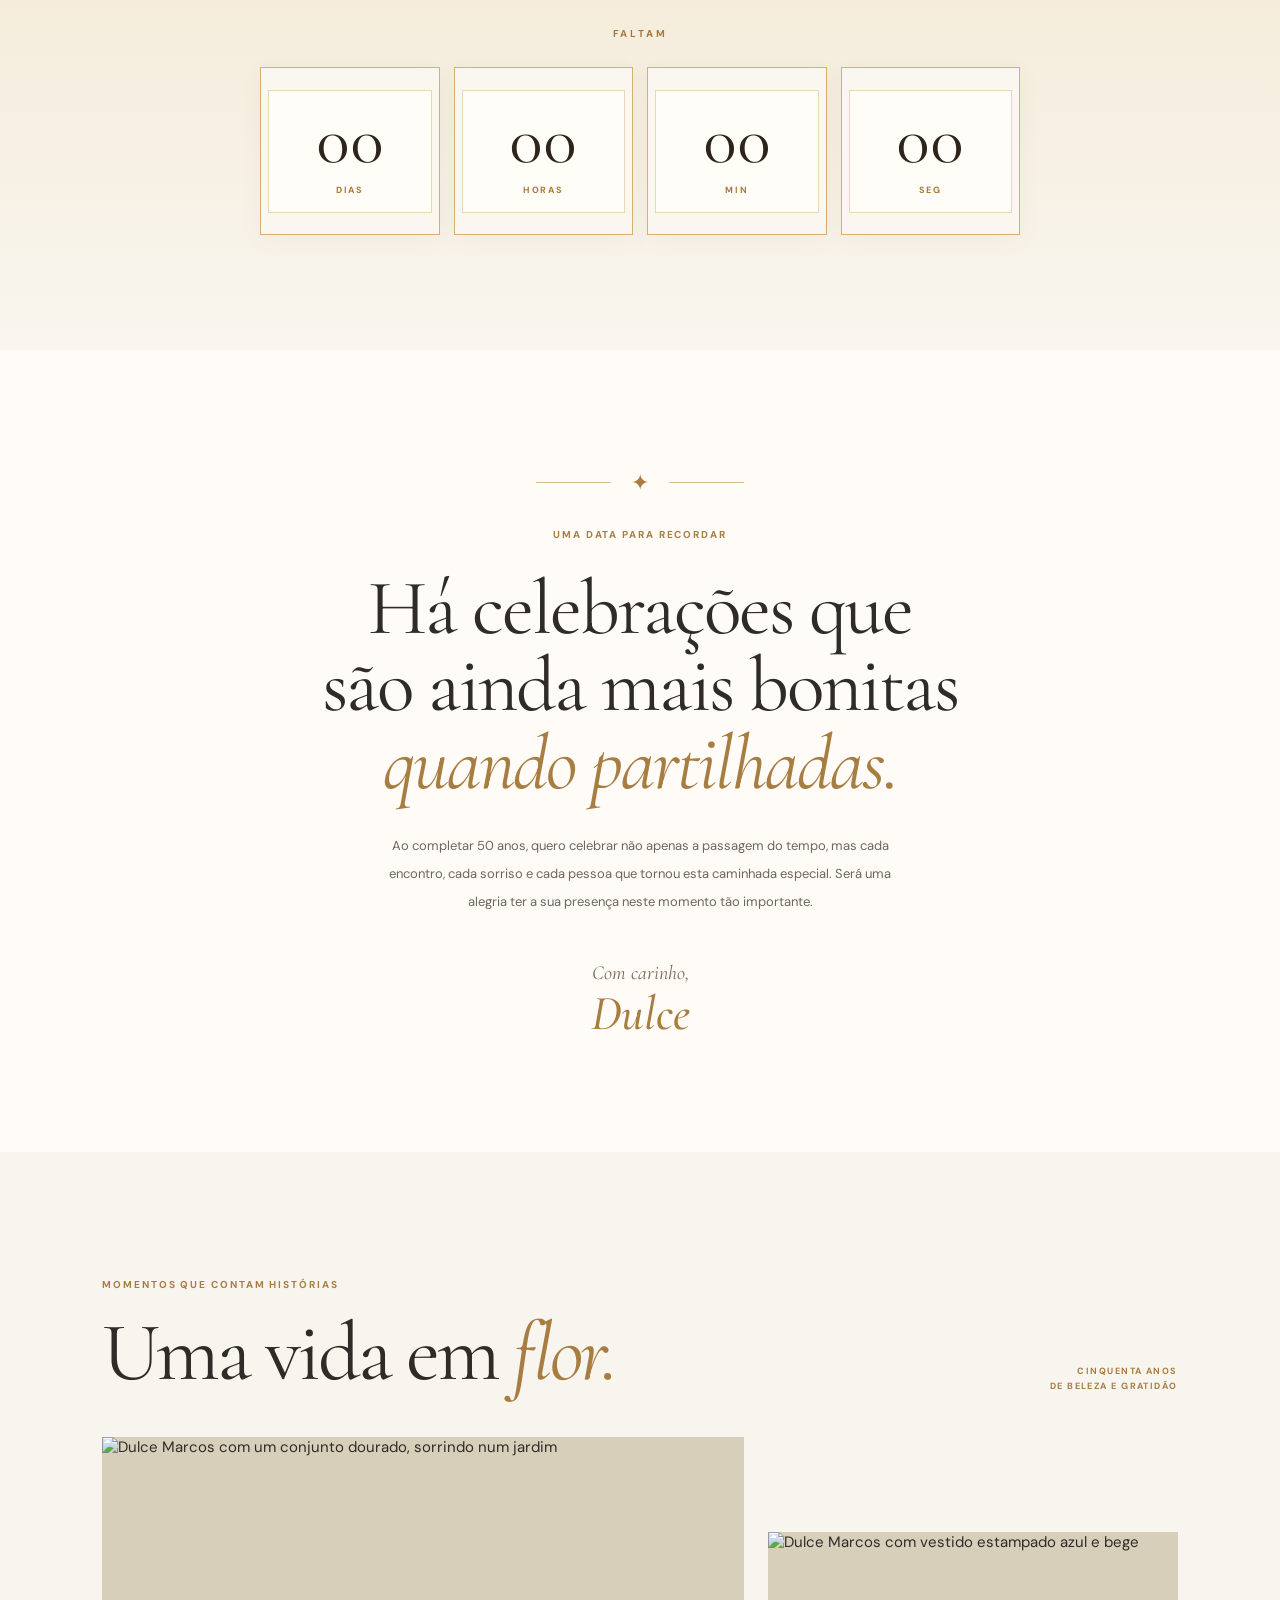
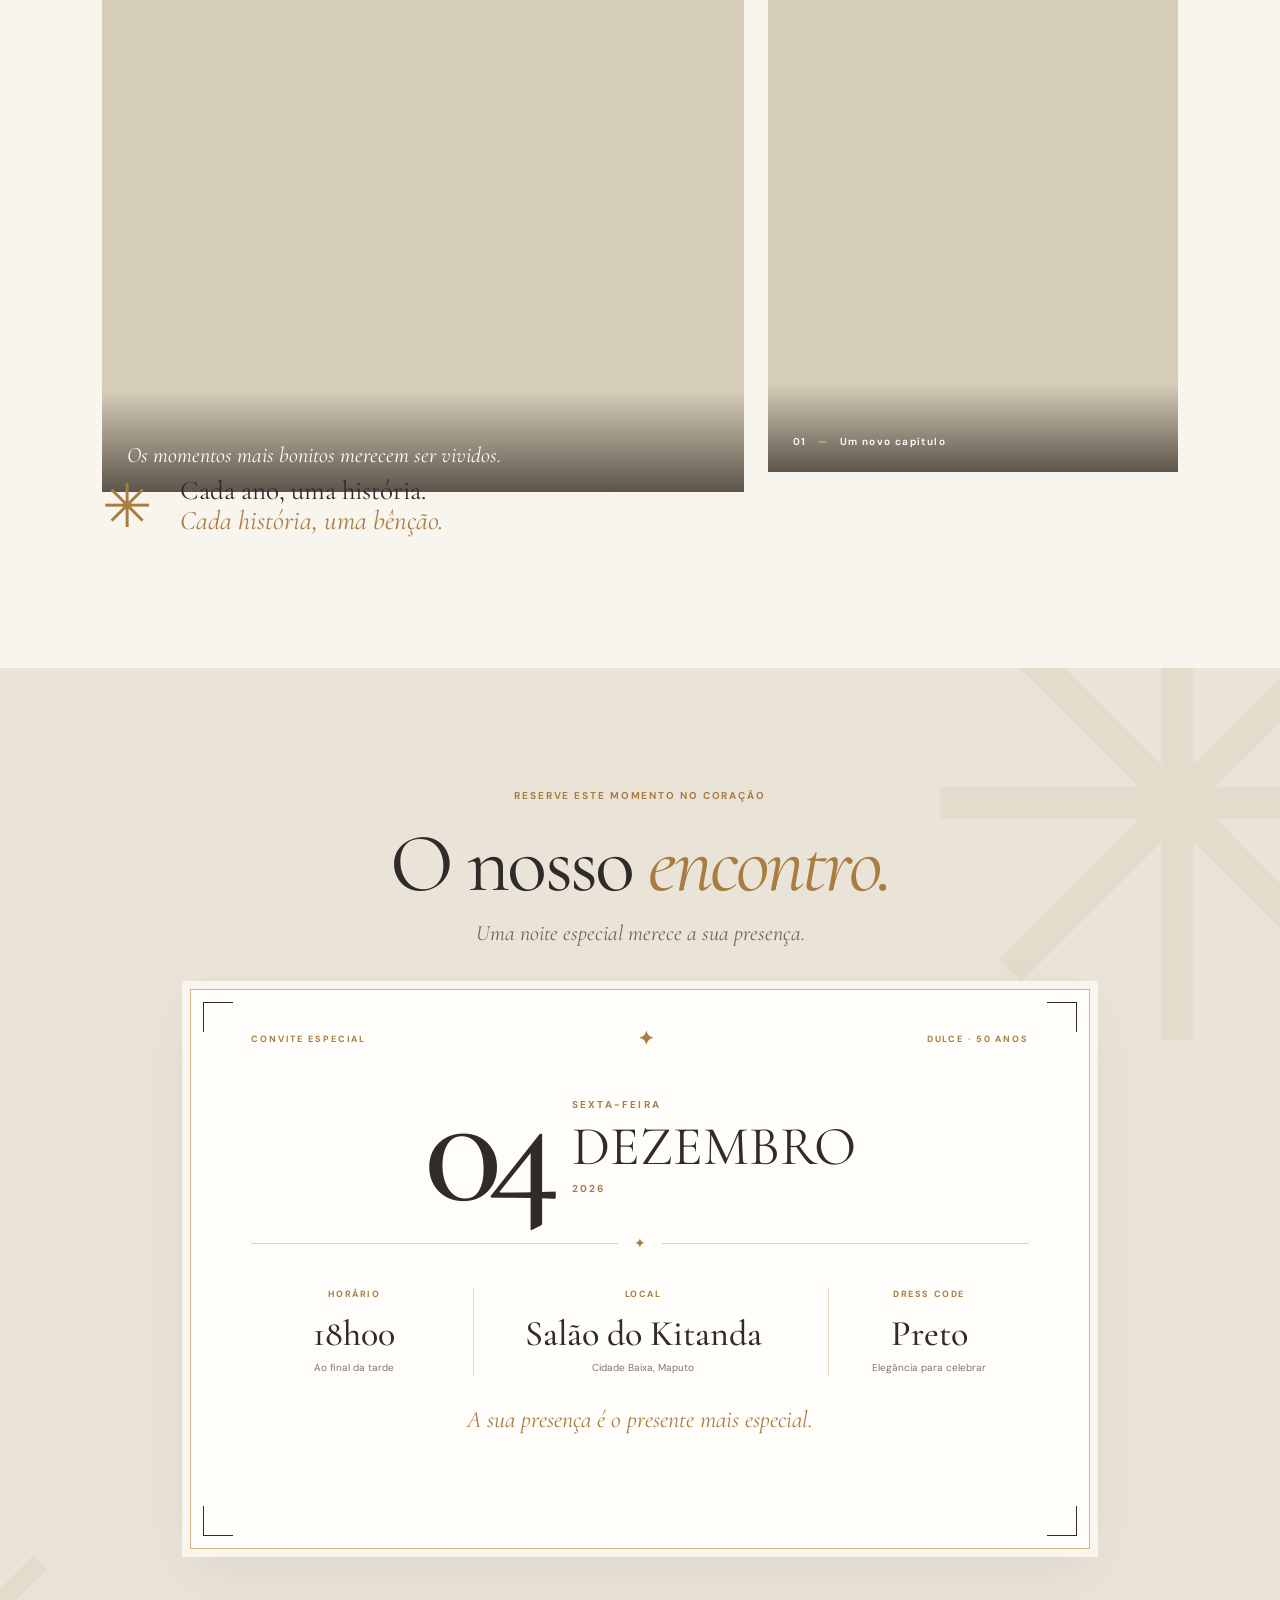
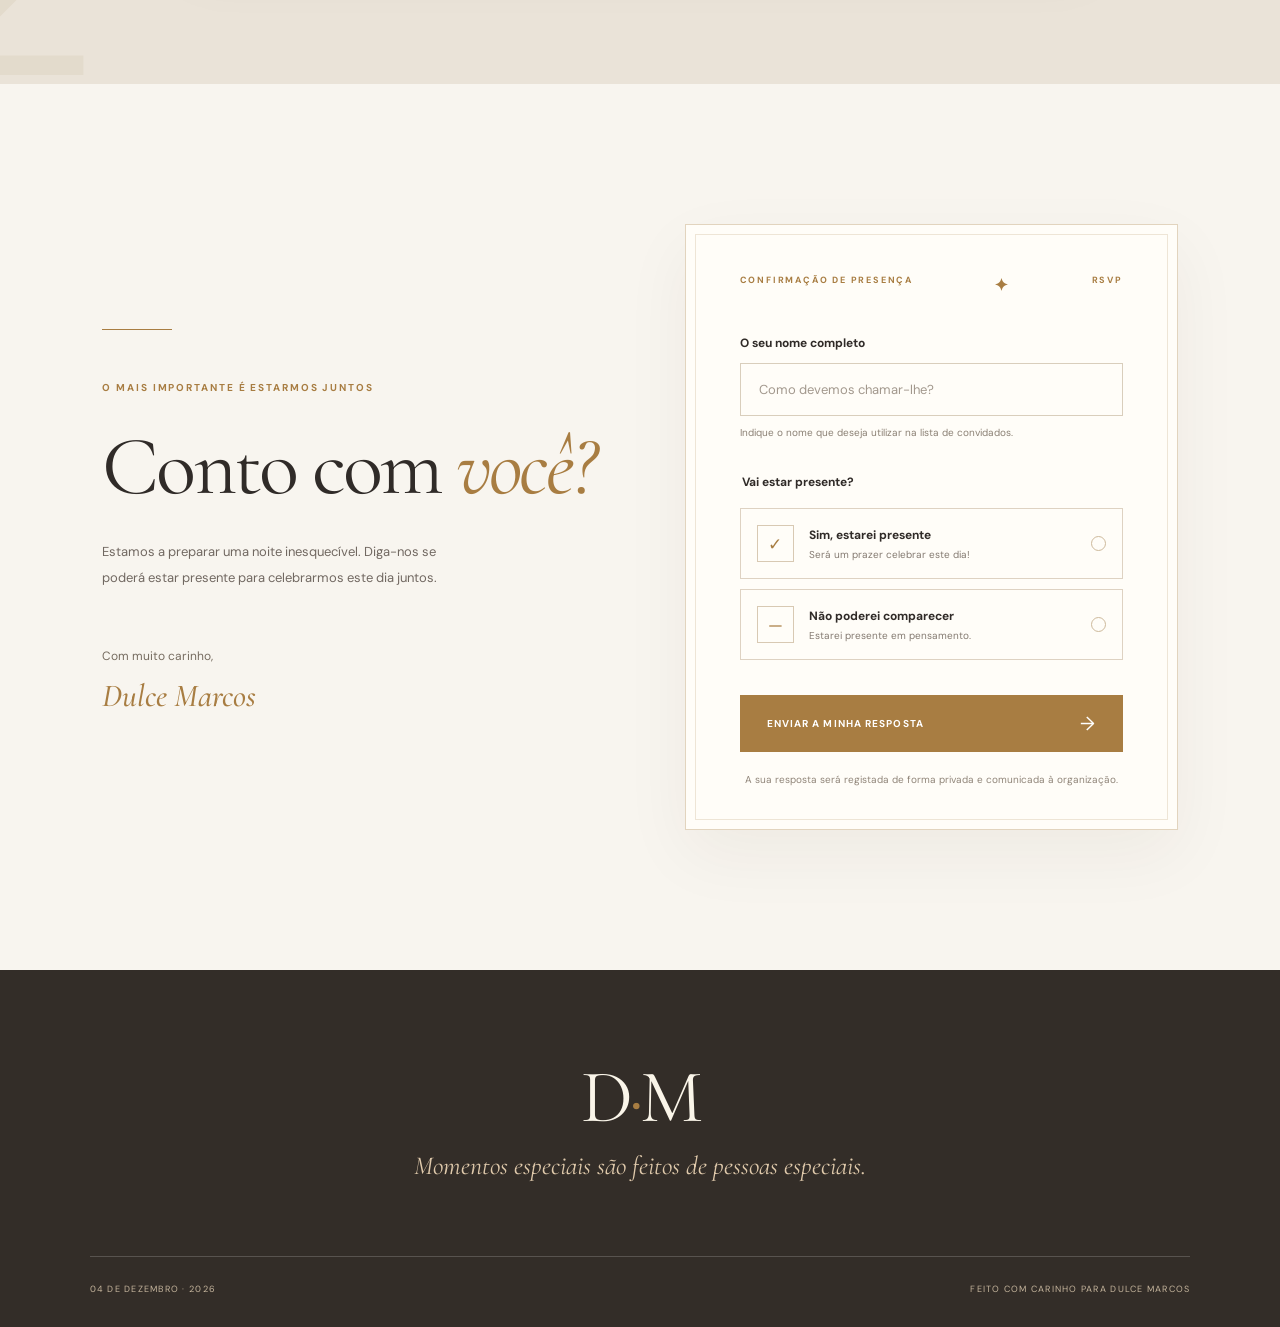
==== commit e5f31910: "Ocultar completamente o papel antes da abertura e manter subida animada no convite" ====
--- a/index.html
+++ b/index.html
@@ -18,7 +18,7 @@
 .special-invite{background:radial-gradient(ellipse at 50% 40%,#fffdf8,#f5ecdb 87%);padding-top:82px;padding-bottom:48px;overflow:hidden}
 .special-invite-wrap{display:flex;flex-direction:column;align-items:center;text-align:center;max-width:850px;margin:auto}
 .special-invite .eyebrow{margin:0 0 46px;letter-spacing:.29em;font-weight:700;font-size:10px;color:#a77838}
-.dm-envelope{--env-h:218px;--env-b:43px;--paper-h:230px;position:relative;display:block;flex:0 0 auto;width:min(420px,100%);height:398px;margin:0 auto;padding:0;perspective:1000px;border:none;outline-offset:9px;background:transparent;appearance:none;cursor:pointer;isolation:isolate;-webkit-tap-highlight-color:transparent}
+.dm-envelope{--env-h:218px;--env-b:43px;--paper-h:205px;position:relative;display:block;flex:0 0 auto;width:min(420px,100%);height:398px;margin:0 auto;padding:0;perspective:1000px;border:none;outline-offset:9px;background:transparent;appearance:none;cursor:pointer;isolation:isolate;-webkit-tap-highlight-color:transparent}
 .dm-envelope:focus-visible{outline:2px solid #a77838}
 .dm-envelope>span{position:absolute;display:block;pointer-events:none}
 .dm-envelope-shadow{left:9%;width:82%;height:24px;bottom:17px;border-radius:100%;background:rgba(103,70,35,.16);filter:blur(15px);transition:transform 1.2s ease}
@@ -40,8 +40,8 @@
 .dm-envelope.is-open .dm-envelope-paper{transform:translateY(-142px);box-shadow:0 16px 40px rgba(89,66,38,.18);transition-delay:1.12s}
 .dm-envelope.is-open .dm-envelope-shadow{transform:scaleX(1.12)}
 .dm-envelope-hint{margin:-3px 0 0;font-family:var(--serif,Georgia,serif);font-size:22px;font-style:italic;font-weight:500;color:#8b7964}
-@media(max-width:760px){.special-invite{padding-top:65px;padding-bottom:46px}.special-invite .eyebrow{margin-bottom:35px;font-size:9px;letter-spacing:.22em}.dm-envelope{--env-h:170px;--env-b:34px;--paper-h:190px;width:min(330px,100%);height:330px}.dm-envelope-paper-inner{padding:14px 3px 7px;gap:3px}.dm-paper-eyebrow{font-size:7px}.dm-envelope-paper-inner strong{font-size:29px}.dm-envelope-paper-inner em{font-size:39px}.dm-paper-date{font-size:7px;letter-spacing:.08em}.dm-envelope-seal{height:54px;width:54px;font-size:24px;bottom:calc(var(--env-b) + var(--env-h)*.48 - 26px)}.dm-envelope.is-open .dm-envelope-paper{transform:translateY(-115px)}.dm-envelope-hint{font-size:19px}}
-@media(max-width:360px){.dm-envelope{--env-h:155px;--paper-h:178px;height:310px}.dm-envelope.is-open .dm-envelope-paper{transform:translateY(-104px)}.dm-envelope-paper-inner strong{font-size:26px}.dm-envelope-paper-inner em{font-size:36px}}
+@media(max-width:760px){.special-invite{padding-top:65px;padding-bottom:46px}.special-invite .eyebrow{margin-bottom:35px;font-size:9px;letter-spacing:.22em}.dm-envelope{--env-h:170px;--env-b:34px;--paper-h:158px;width:min(330px,100%);height:330px}.dm-envelope-paper-inner{padding:14px 3px 7px;gap:3px}.dm-paper-eyebrow{font-size:7px}.dm-envelope-paper-inner strong{font-size:29px}.dm-envelope-paper-inner em{font-size:39px}.dm-paper-date{font-size:7px;letter-spacing:.08em}.dm-envelope-seal{height:54px;width:54px;font-size:24px;bottom:calc(var(--env-b) + var(--env-h)*.48 - 26px)}.dm-envelope.is-open .dm-envelope-paper{transform:translateY(-115px)}.dm-envelope-hint{font-size:19px}}
+@media(max-width:360px){.dm-envelope{--env-h:155px;--paper-h:146px;height:310px}.dm-envelope.is-open .dm-envelope-paper{transform:translateY(-104px)}.dm-envelope-paper-inner strong{font-size:26px}.dm-envelope-paper-inner em{font-size:36px}}
 @media(prefers-reduced-motion:reduce){.dm-envelope>span{transition-duration:.01ms!important;transition-delay:0ms!important}}
 .countdown-section{background:linear-gradient(180deg,#f5ecdb,#f9f6ef);padding-top:26px;padding-bottom:115px}
 .countdown-card{text-align:center;max-width:760px;margin:auto}
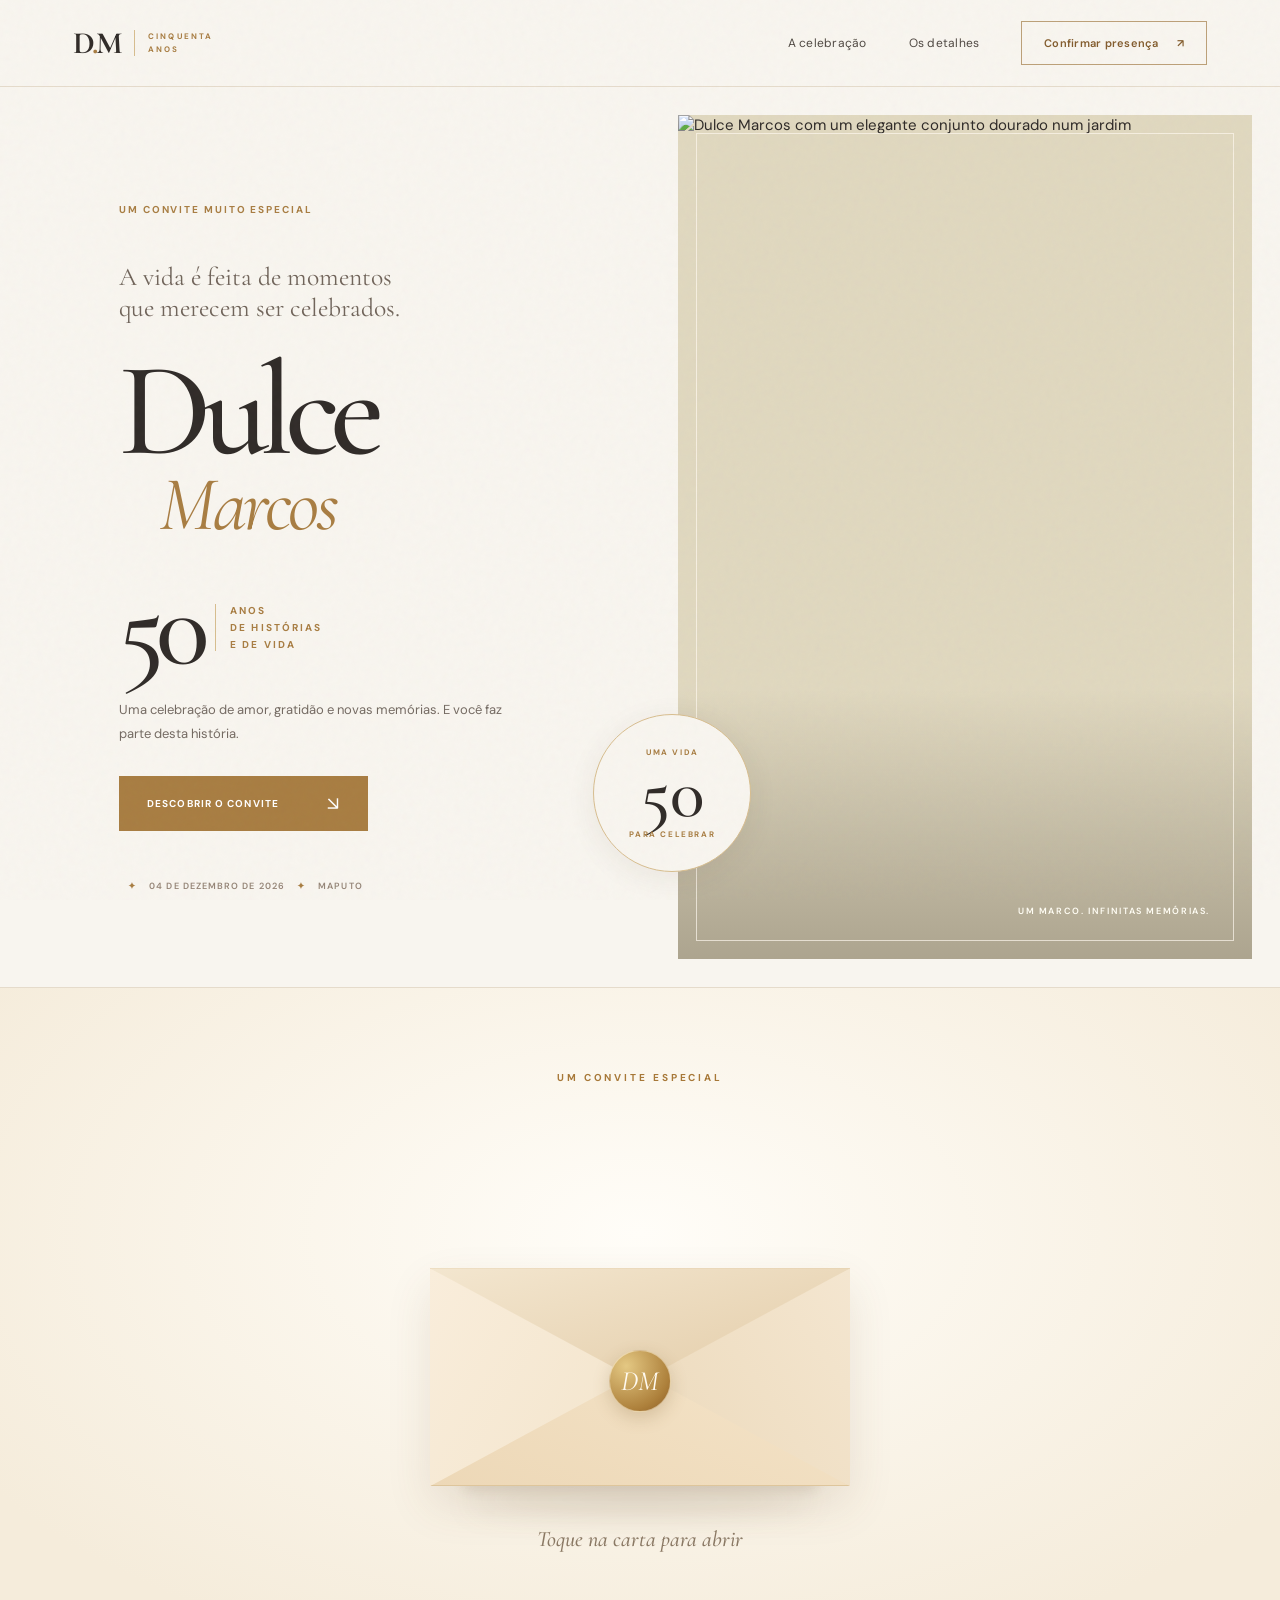
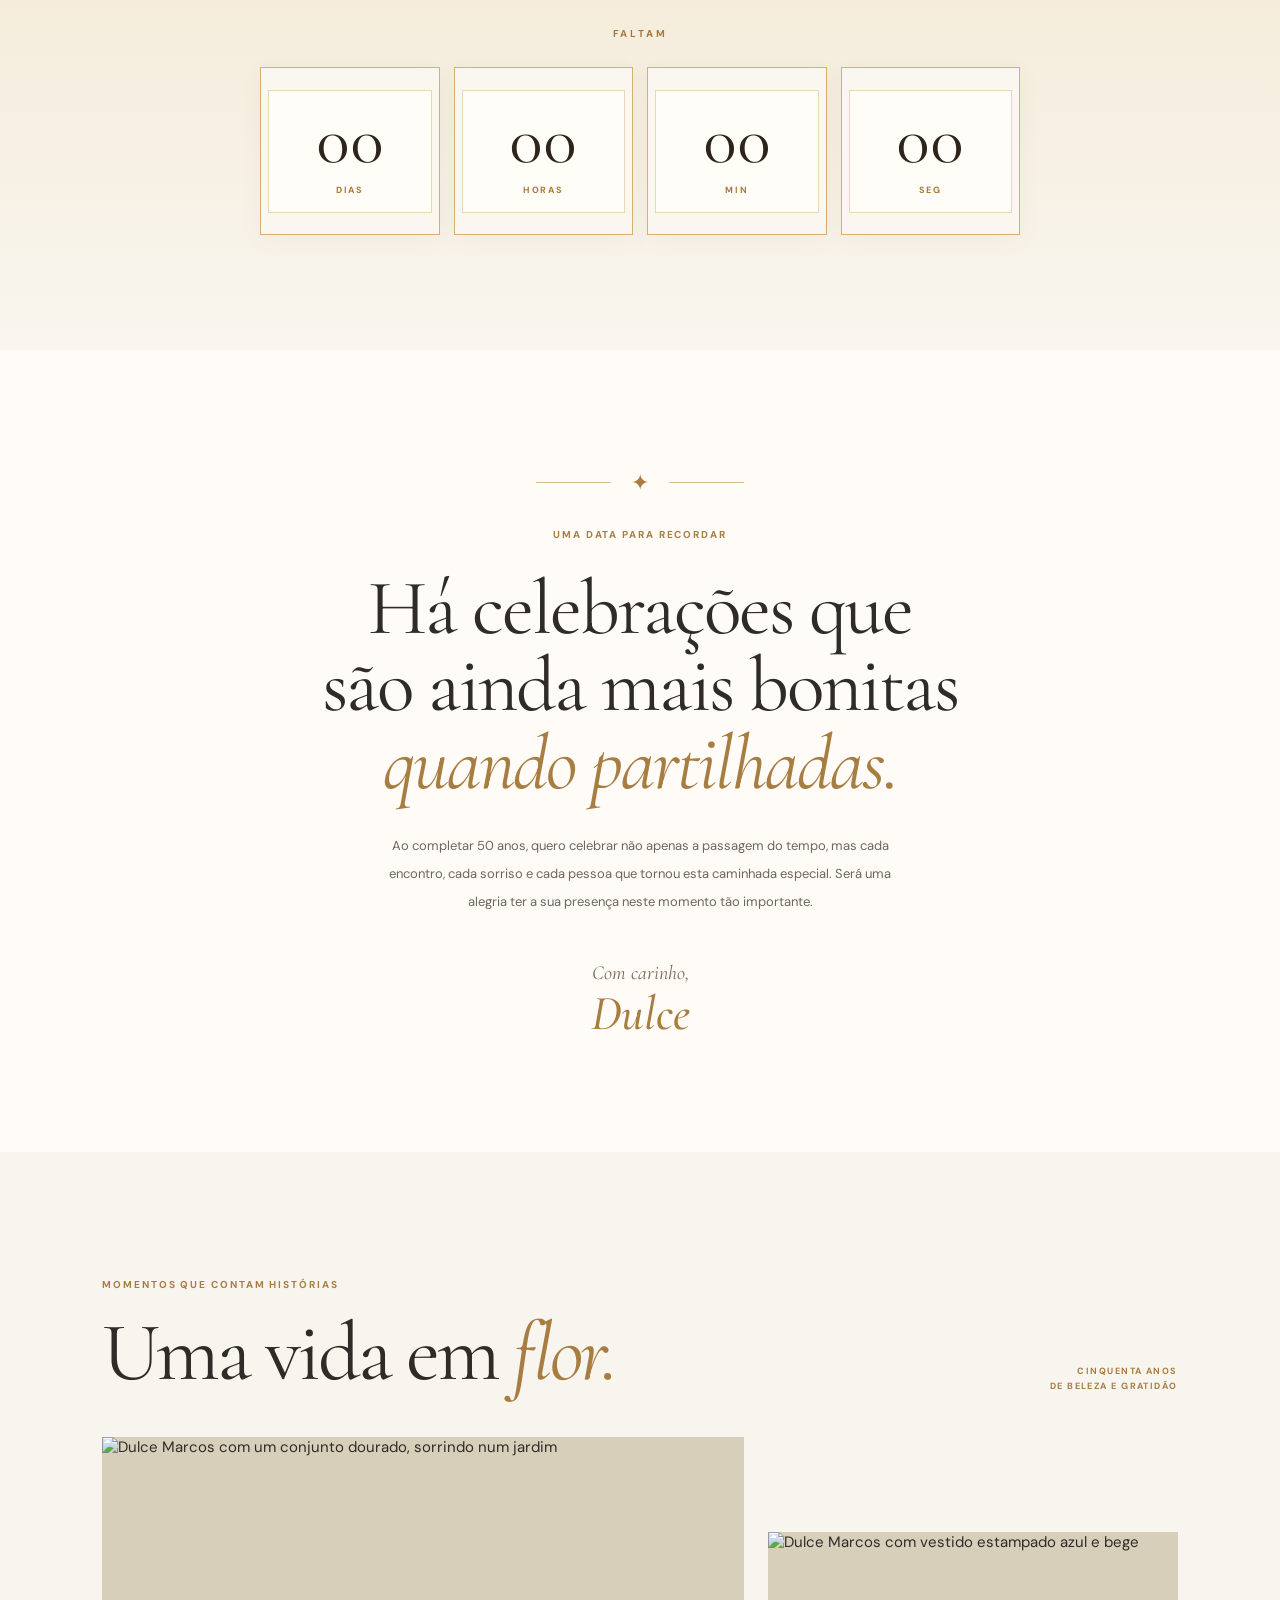
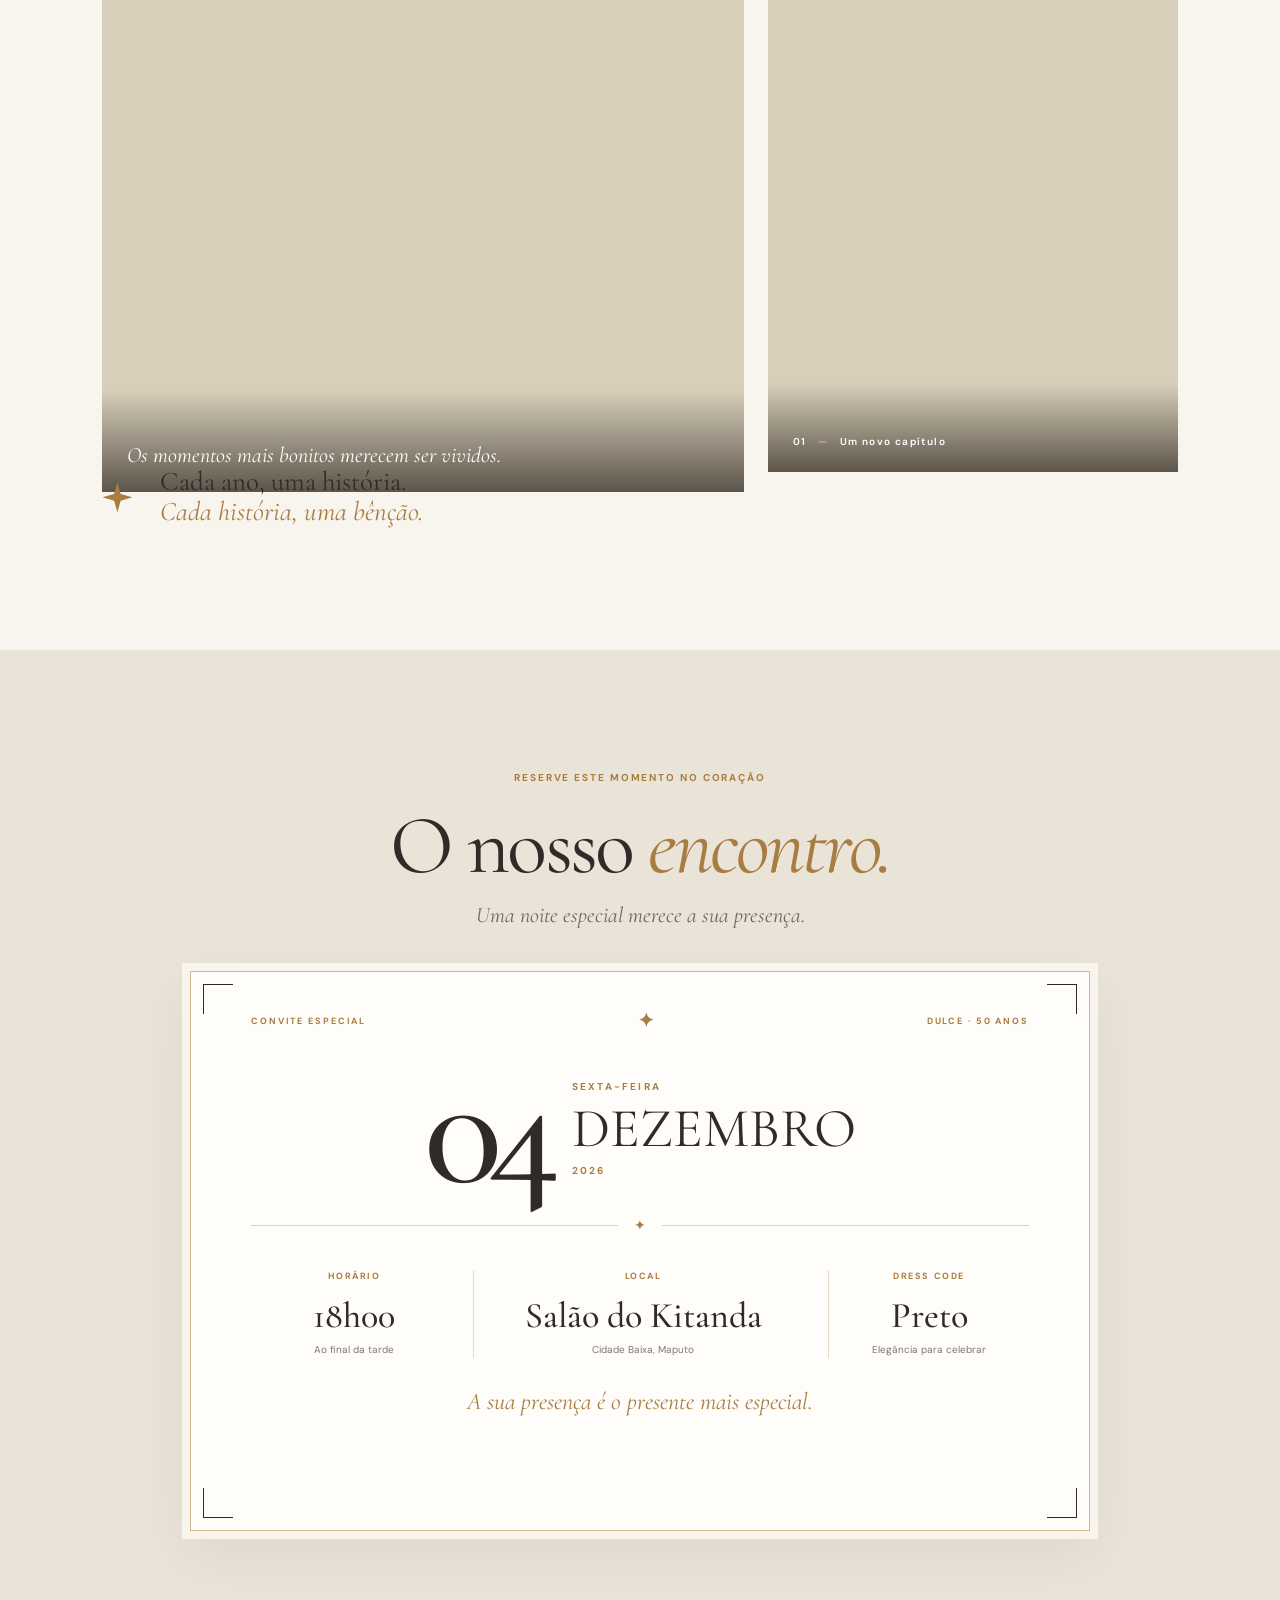
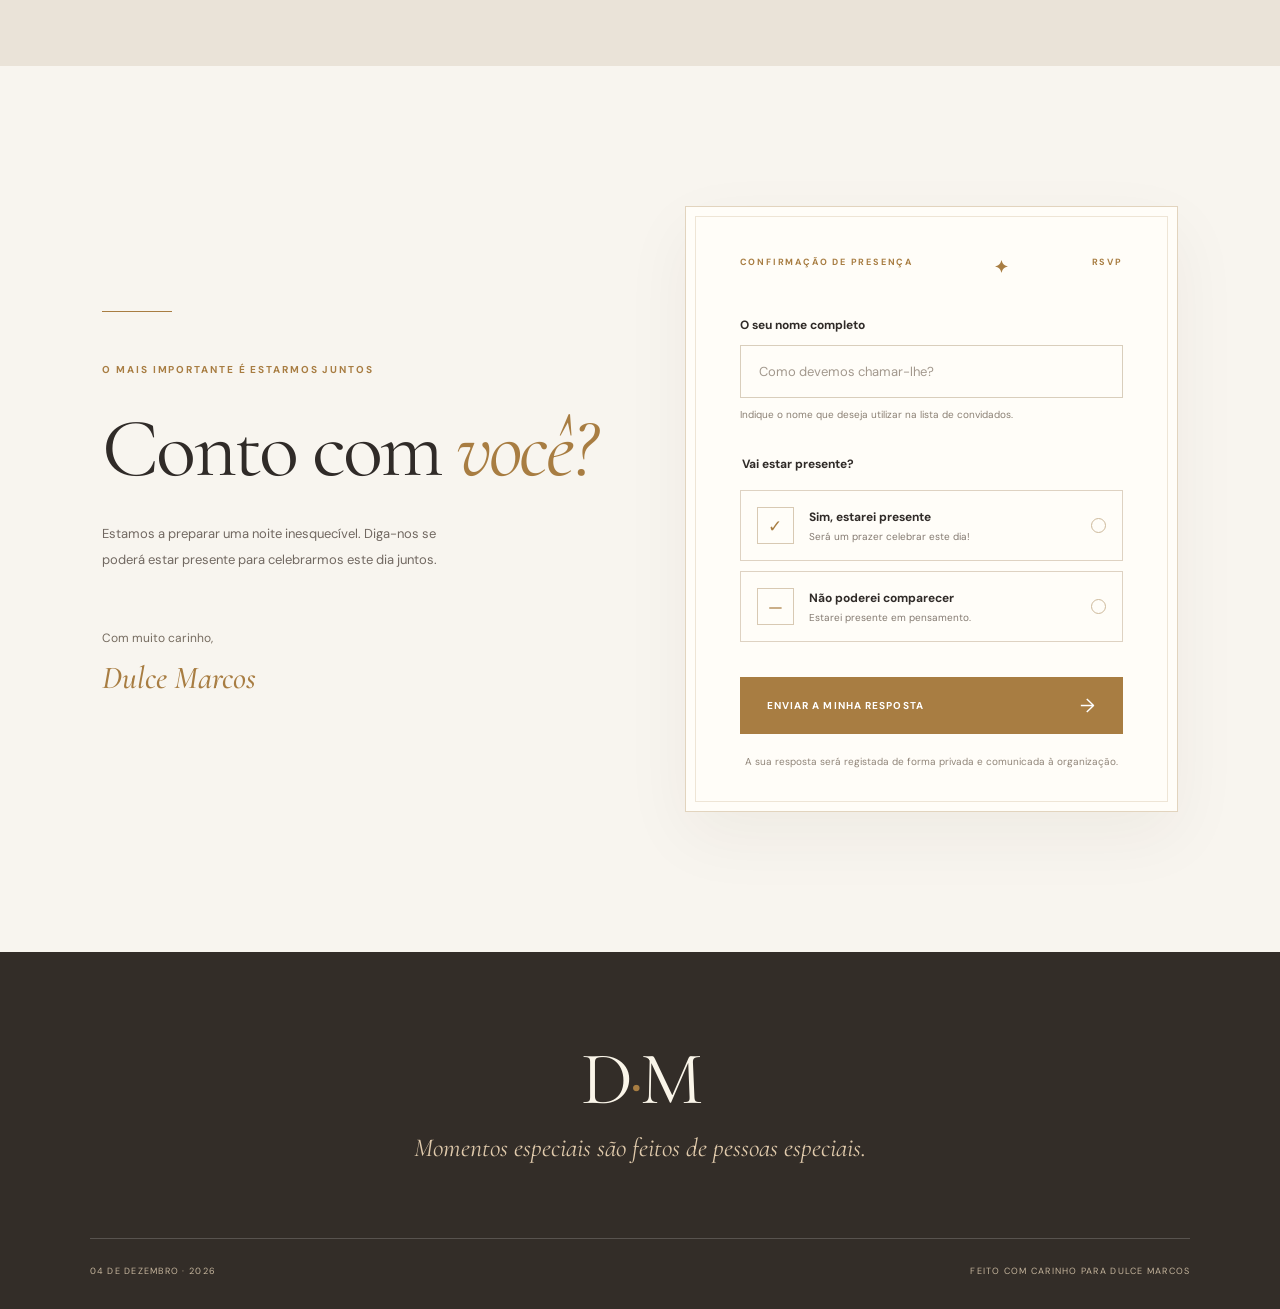
==== commit 9eb91fc3: "Actualizar cache de estilos para corrigir símbolos no iPhone" ====
--- a/index.html
+++ b/index.html
@@ -13,7 +13,7 @@
   <link rel="preconnect" href="https://fonts.gstatic.com" crossorigin />
   <link href="https://fonts.googleapis.com/css2?family=Cormorant+Garamond:wght@400;500;600;700&family=DM+Sans:wght@400;450;500;600;700&display=swap" rel="stylesheet" />
   <link rel="preload" href="assets/dulce-hero.webp" as="image" type="image/webp" />
-  <link rel="stylesheet" href="styles.css?v=20261124-envelope-v4" />
+  <link rel="stylesheet" href="styles.css?v=20261124-ios-fix" />
 <style id="dm-envelope-v4-styles">
 .special-invite{background:radial-gradient(ellipse at 50% 40%,#fffdf8,#f5ecdb 87%);padding-top:82px;padding-bottom:48px;overflow:hidden}
 .special-invite-wrap{display:flex;flex-direction:column;align-items:center;text-align:center;max-width:850px;margin:auto}
--- a/styles.css
+++ b/styles.css
@@ -15,7 +15,7 @@
 .section-pad{padding-left:clamp(24px,8vw,130px);padding-right:clamp(24px,8vw,130px)}
 .invitation-note{text-align:center;min-height:700px;padding-top:118px;padding-bottom:114px;display:flex;align-items:center;flex-direction:column;justify-content:center;background:#fffcf7}.ornament{display:flex;align-items:center;gap:20px;color:var(--gold);font-size:22px;margin-bottom:30px}.ornament span{width:75px;height:1px;background:var(--gold-wash)}.centered{text-align:center}.invitation-note h2{font-family:var(--serif);font-weight:400;font-size:clamp(44px,6.1vw,85px);line-height:.99;letter-spacing:-.026em;margin:28px 0 30px}.invitation-note h2 em,.section-heading em,.details-top em,.rsvp-aside em,.gallery-ending em{color:var(--gold);font-weight:400}.invitation-prose{max-width:510px;color:#6f655e;font-size:13px;line-height:2.15;margin:0 auto}.signature{display:flex;align-items:center;flex-direction:column;margin-top:45px;gap:4px}.signature span{font-family:var(--serif);font-size:20px;font-style:italic;color:#796a5b}.signature strong{font-family:var(--serif);font-size:49px;font-style:italic;font-weight:500;color:var(--gold);line-height:1}
 .gallery-section{padding-top:125px;padding-bottom:122px;overflow:hidden;background:var(--paper)}.section-heading{display:flex;align-items:flex-end;justify-content:space-between;margin-bottom:43px}.section-heading h2,.details-top h2,.rsvp-aside h2{font-family:var(--serif);font-weight:400;font-size:clamp(50px,6.5vw,90px);letter-spacing:-.035em;line-height:1;margin:19px 0 0}.heading-side{font-size:9px;letter-spacing:.16em;line-height:1.65;text-align:right;color:var(--gold);font-weight:700}.gallery-grid{display:grid;grid-template-columns:1.22fr .78fr;gap:24px;align-items:start}.gallery-card{margin:0;position:relative;overflow:hidden;background:#d7cfba}.gallery-card img{width:100%;height:100%;object-fit:cover;transition:transform 1.1s cubic-bezier(.2,.75,.2,1)}.gallery-card:hover img{transform:scale(1.045)}.gallery-card-main{height:min(57vw,655px)}.gallery-card-tall{height:min(49vw,540px);margin-top:95px}.gallery-card-main img{object-position:center 25%}.gallery-card-tall img{object-position:center 45%}.gallery-card figcaption{position:absolute;bottom:0;left:0;right:0;padding:52px 25px 24px;color:#fff;background:linear-gradient(transparent,rgba(28,19,14,.65));font-family:var(--serif);font-style:italic;font-size:22px}.gallery-card-tall figcaption{font-family:var(--sans);font-style:normal;font-size:10px;letter-spacing:.14em;font-weight:600}.gallery-card-tall figcaption span{color:var(--gold-wash);padding:0 8px}.gallery-ending{display:flex;align-items:center;gap:28px;margin-top:-25px;position:relative;z-index:1}.starburst{font-size:60px;color:var(--gold)}.gallery-ending p{font-family:var(--serif);font-size:27px;line-height:1.13;margin:0}
-.details-section{background:#eae3d8;padding-top:120px;padding-bottom:135px;position:relative;overflow:hidden}.details-section::before,.details-section::after{content:'✳';font-family:var(--serif);position:absolute;color:rgba(159,130,83,.09);font-size:650px;line-height:1;pointer-events:none}.details-section::before{right:-170px;top:-160px}.details-section::after{font-size:400px;left:-230px;bottom:-200px}.details-top{text-align:center;position:relative;z-index:1}.details-top h2{margin:19px 0 15px}.details-top>p:last-child{color:#6e655e;font-family:var(--serif);font-size:22px;font-style:italic;margin:0 0 43px}.event-card{background:#fffdf9;max-width:900px;min-height:560px;margin:auto;padding:36px 60px 40px;text-align:center;border:1px solid #ceb789;outline:8px solid #f9f5ee;position:relative;z-index:1;box-shadow:0 18px 55px rgba(72,57,34,.075)}.event-corner{position:absolute;width:30px;height:30px;border-color:#a98753}.top-left{left:12px;top:12px;border-top:1px solid;border-left:1px solid}.top-right{right:12px;top:12px;border-top:1px solid;border-right:1px solid}.bottom-left{left:12px;bottom:12px;border-bottom:1px solid;border-left:1px solid}.bottom-right{right:12px;bottom:12px;border-bottom:1px solid;border-right:1px solid}.event-topline{display:flex;align-items:center;justify-content:space-between;font-size:9px;letter-spacing:.21em;color:var(--gold);font-weight:700}.event-topline span:nth-child(2){font-size:19px}.date-large{display:flex;align-items:center;justify-content:center;gap:25px;margin:34px 0 26px}.date-day{font-family:var(--serif);font-size:164px;letter-spacing:-.09em;font-weight:500;line-height:.75}.date-large div{display:flex;flex-direction:column;text-align:left;gap:8px}.date-large div span{font-size:10px;letter-spacing:.22em;color:var(--gold);font-weight:700}.date-large div strong{font-family:var(--serif);font-size:55px;font-weight:400;line-height:1}.event-rule{display:flex;align-items:center;gap:16px;color:var(--gold);font-size:14px}.event-rule::before,.event-rule::after{content:'';height:1px;background:#dfd1bb;flex:1}.event-facts{display:grid;grid-template-columns:.82fr 1.35fr .8fr;gap:16px;margin:36px 0 29px}.event-facts>div{display:flex;flex-direction:column;align-items:center;min-width:0}.event-facts>div+div{border-left:1px solid #e5dac8}.fact-label{font-size:9px;font-weight:700;letter-spacing:.17em;color:var(--gold);margin-bottom:15px}.event-facts strong{font-family:var(--serif);font-size:clamp(26px,3vw,36px);line-height:1.05;font-weight:500;white-space:normal}.event-facts small{font-size:10px;line-height:1.6;color:#80766c;margin-top:7px}.event-bottom-note{font-family:var(--serif);font-style:italic;font-size:24px;color:var(--gold);margin:27px 0 0}
+.details-section{background:#eae3d8;padding-top:120px;padding-bottom:135px;position:relative;overflow:hidden}.details-section::before,.details-section::after{content:none!important;display:none!important}.details-top{text-align:center;position:relative;z-index:1}.details-top h2{margin:19px 0 15px}.details-top>p:last-child{color:#6e655e;font-family:var(--serif);font-size:22px;font-style:italic;margin:0 0 43px}.event-card{background:#fffdf9;max-width:900px;min-height:560px;margin:auto;padding:36px 60px 40px;text-align:center;border:1px solid #ceb789;outline:8px solid #f9f5ee;position:relative;z-index:1;box-shadow:0 18px 55px rgba(72,57,34,.075)}.event-corner{position:absolute;width:30px;height:30px;border-color:#a98753}.top-left{left:12px;top:12px;border-top:1px solid;border-left:1px solid}.top-right{right:12px;top:12px;border-top:1px solid;border-right:1px solid}.bottom-left{left:12px;bottom:12px;border-bottom:1px solid;border-left:1px solid}.bottom-right{right:12px;bottom:12px;border-bottom:1px solid;border-right:1px solid}.event-topline{display:flex;align-items:center;justify-content:space-between;font-size:9px;letter-spacing:.21em;color:var(--gold);font-weight:700}.event-topline span:nth-child(2){font-size:19px}.date-large{display:flex;align-items:center;justify-content:center;gap:25px;margin:34px 0 26px}.date-day{font-family:var(--serif);font-size:164px;letter-spacing:-.09em;font-weight:500;line-height:.75}.date-large div{display:flex;flex-direction:column;text-align:left;gap:8px}.date-large div span{font-size:10px;letter-spacing:.22em;color:var(--gold);font-weight:700}.date-large div strong{font-family:var(--serif);font-size:55px;font-weight:400;line-height:1}.event-rule{display:flex;align-items:center;gap:16px;color:var(--gold);font-size:14px}.event-rule::before,.event-rule::after{content:'';height:1px;background:#dfd1bb;flex:1}.event-facts{display:grid;grid-template-columns:.82fr 1.35fr .8fr;gap:16px;margin:36px 0 29px}.event-facts>div{display:flex;flex-direction:column;align-items:center;min-width:0}.event-facts>div+div{border-left:1px solid #e5dac8}.fact-label{font-size:9px;font-weight:700;letter-spacing:.17em;color:var(--gold);margin-bottom:15px}.event-facts strong{font-family:var(--serif);font-size:clamp(26px,3vw,36px);line-height:1.05;font-weight:500;white-space:normal}.event-facts small{font-size:10px;line-height:1.6;color:#80766c;margin-top:7px}.event-bottom-note{font-family:var(--serif);font-style:italic;font-size:24px;color:var(--gold);margin:27px 0 0}
 .rsvp-section{padding-top:140px;padding-bottom:140px;background:var(--paper)}.rsvp-layout{display:grid;grid-template-columns:1fr 1fr;gap:clamp(30px,7vw,125px);align-items:center}.aside-rule{display:block;height:1px;width:70px;background:var(--gold);margin-bottom:50px}.rsvp-aside h2{font-size:clamp(60px,6.5vw,96px);margin:30px 0}.rsvp-aside>p:not(.eyebrow){font-size:13px;line-height:2;color:#716861;max-width:350px}.aside-signoff{font-size:12px;line-height:1.8;color:#766c60;margin-top:55px}.aside-signoff strong{font-family:var(--serif);font-size:32px;font-style:italic;color:var(--gold);font-weight:500}.rsvp-card{background:#fffdf8;border:1px solid #e2d4be;box-shadow:0 24px 65px rgba(64,48,26,.05);padding:49px clamp(23px,4.2vw,60px) 41px;position:relative}.rsvp-card::before{content:'';position:absolute;inset:9px;border:1px solid #eee5d6;pointer-events:none}.form-mini-title{display:flex;justify-content:space-between;color:var(--gold);font-size:9px;letter-spacing:.2em;font-weight:700;margin-bottom:39px}.form-mini-title span{font-size:17px}.rsvp-card form{position:relative}.rsvp-card form>label{font-size:12px;font-weight:700;display:block;margin-bottom:12px}.rsvp-card input[type=text]{background:transparent;border:1px solid #d9cebc;outline:none;padding:17px 18px;width:100%;color:var(--ink);font-size:13px;transition:border .2s}.rsvp-card input[type=text]:focus{border-color:var(--gold)}.rsvp-card input[type=text]::placeholder{color:#a2988d}.input-hint{display:block;font-size:10px;margin-top:9px;color:#8b8074;line-height:1.5}.attendance-options{border:0;padding:0;margin:34px 0 25px;min-width:0}.attendance-options legend{font-size:12px;font-weight:700;margin-bottom:18px}.attendance-choice{display:flex;align-items:center;gap:15px;border:1px solid #ded2c2;padding:16px;margin:0 0 10px;cursor:pointer;position:relative;transition:background .2s,border .2s}.attendance-choice:hover,.attendance-choice:has(input:checked){background:#f8f2e7;border-color:var(--gold)}.attendance-choice input{position:absolute;opacity:0;width:1px;height:1px}.attendance-choice:has(input:focus-visible){outline:2px solid var(--gold);outline-offset:3px}.choice-icon{width:37px;height:37px;display:grid;place-items:center;border:1px solid #d8c9b3;color:var(--gold);font-size:17px;flex-shrink:0}.attendance-choice strong{font-size:12px;font-weight:700;display:block;margin-bottom:5px}.attendance-choice small{font-size:10px;color:#847a71;display:block}.choice-check{width:15px;height:15px;border:1px solid #cdb99b;border-radius:50%;margin-left:auto;flex-shrink:0}.attendance-choice:has(input:checked) .choice-check{border:5px solid var(--gold)}.form-submit{width:100%;min-height:57px;border:none;position:relative;z-index:1}.form-submit:disabled{opacity:.65;cursor:wait}.form-feedback{color:#a34432;font-size:12px;line-height:1.6;min-height:0;margin-bottom:0}.form-feedback:not(:empty){margin-bottom:13px;padding:10px 12px;background:#fff2ee;border-left:2px solid #be6c56}.privacy-note{font-size:10px;line-height:1.7;text-align:center;color:#908579;margin:19px 0 0}.honeypot{position:absolute;left:-9999px;top:-9999px}.success-state{text-align:center;padding:25px 0}.success-state[hidden]{display:none}.success-seal{color:var(--gold);border:1px solid var(--gold-wash);border-radius:50%;height:80px;width:80px;display:grid;place-items:center;font-size:42px;margin:0 auto 30px}.success-state .form-mini-title{justify-content:center}.success-state h3{font-family:var(--serif);font-size:54px;font-weight:400;margin:0 0 17px}.success-state p{font-size:13px;line-height:2;color:var(--muted);margin:0 auto 23px;max-width:350px}.text-action{border:0;border-bottom:1px solid var(--gold);padding:8px 0;background:transparent;color:var(--gold);font-size:12px}.text-action span{padding-left:12px}
 .site-footer{text-align:center;padding:90px 7vw 32px;background:#332d28;color:#faf5e9}.footer-monogram{font-family:var(--serif);font-size:75px;line-height:1;letter-spacing:-.05em}.footer-message{font-family:var(--serif);font-style:italic;font-size:26px;color:#dfc9ab;margin:15px 0 75px}.footer-bottom{padding-top:26px;border-top:1px solid rgba(255,255,255,.18);display:flex;justify-content:space-between;gap:16px;font-size:9px;letter-spacing:.14em;color:#c5b59d}
 .fade-up{animation:rise-in .75s both;animation-timing-function:cubic-bezier(.2,.65,.2,1)}.delay-1{animation-delay:.12s}.delay-2{animation-delay:.2s}.delay-3{animation-delay:.34s}.delay-4{animation-delay:.46s}@keyframes rise-in{from{opacity:0;transform:translateY(24px)}to{opacity:1;transform:translateY(0)}}.reveal{opacity:0;transform:translateY(22px);transition:opacity .8s cubic-bezier(.2,.65,.2,1),transform .8s cubic-bezier(.2,.65,.2,1)}.reveal.is-visible{opacity:1;transform:translateY(0)}
@@ -347,3 +347,6 @@
 @media(prefers-reduced-motion:reduce) {
   .envelope-scene *{transition-duration:.01ms!important}
 }
+
+/* Ornamento geométrico em CSS para evitar emoji colorido no Safari iOS */
+.gallery-ending .starburst{display:block;width:30px;height:30px;flex:0 0 30px;background:var(--gold);clip-path:polygon(50% 0,61% 39%,100% 50%,61% 61%,50% 100%,39% 61%,0 50%,39% 39%);font-size:0;line-height:0}
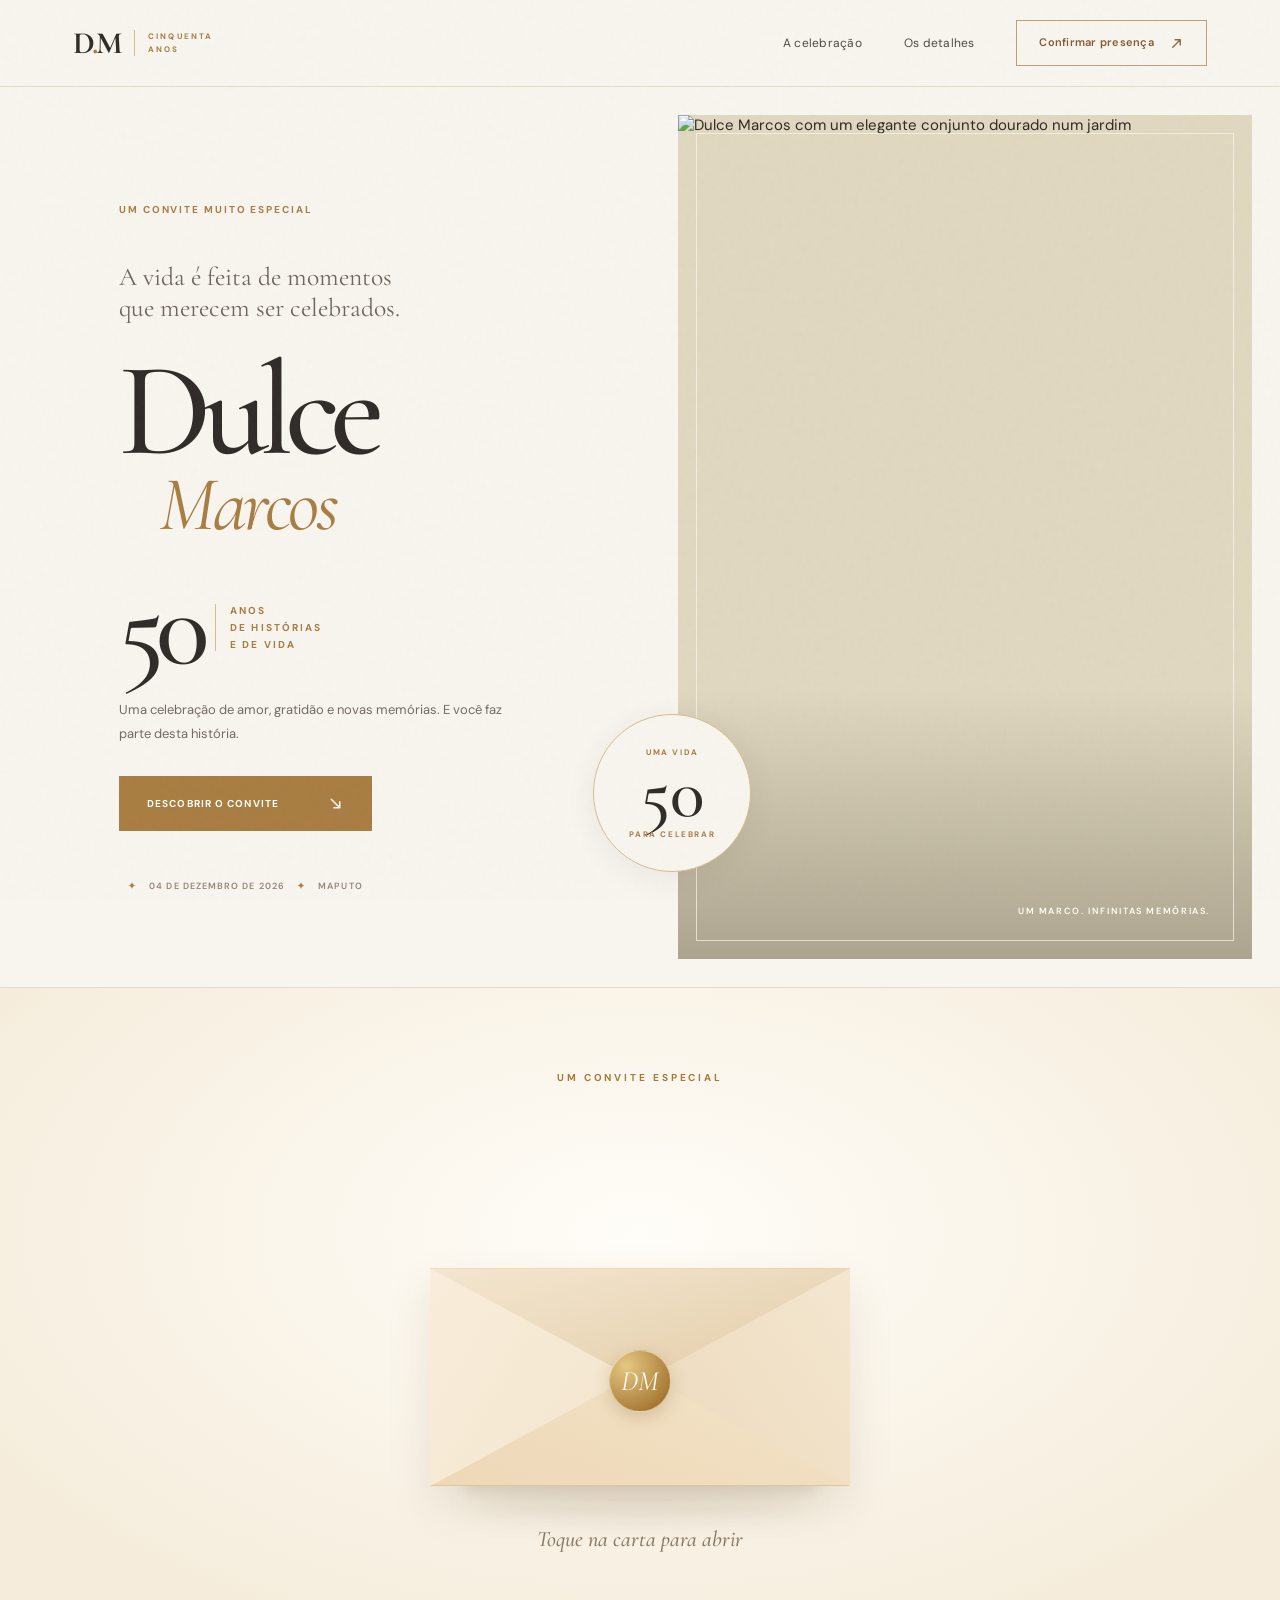
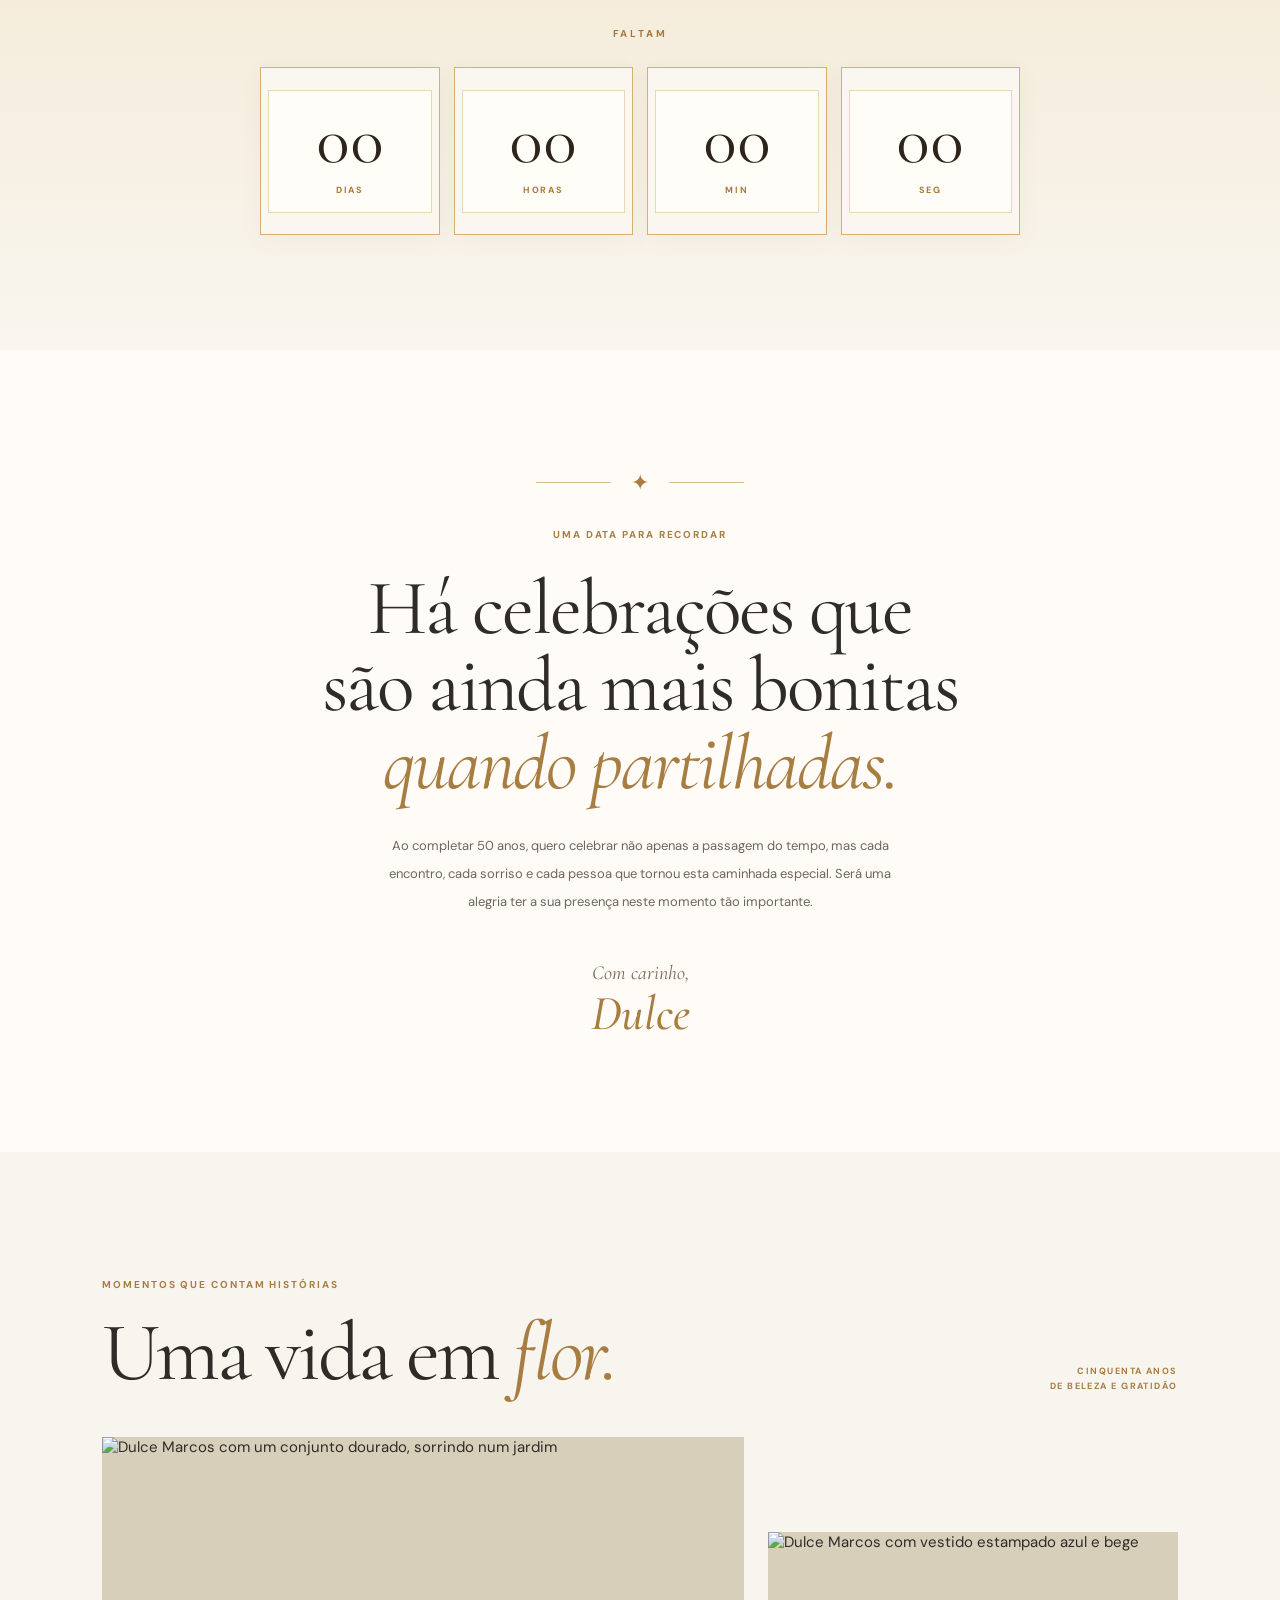
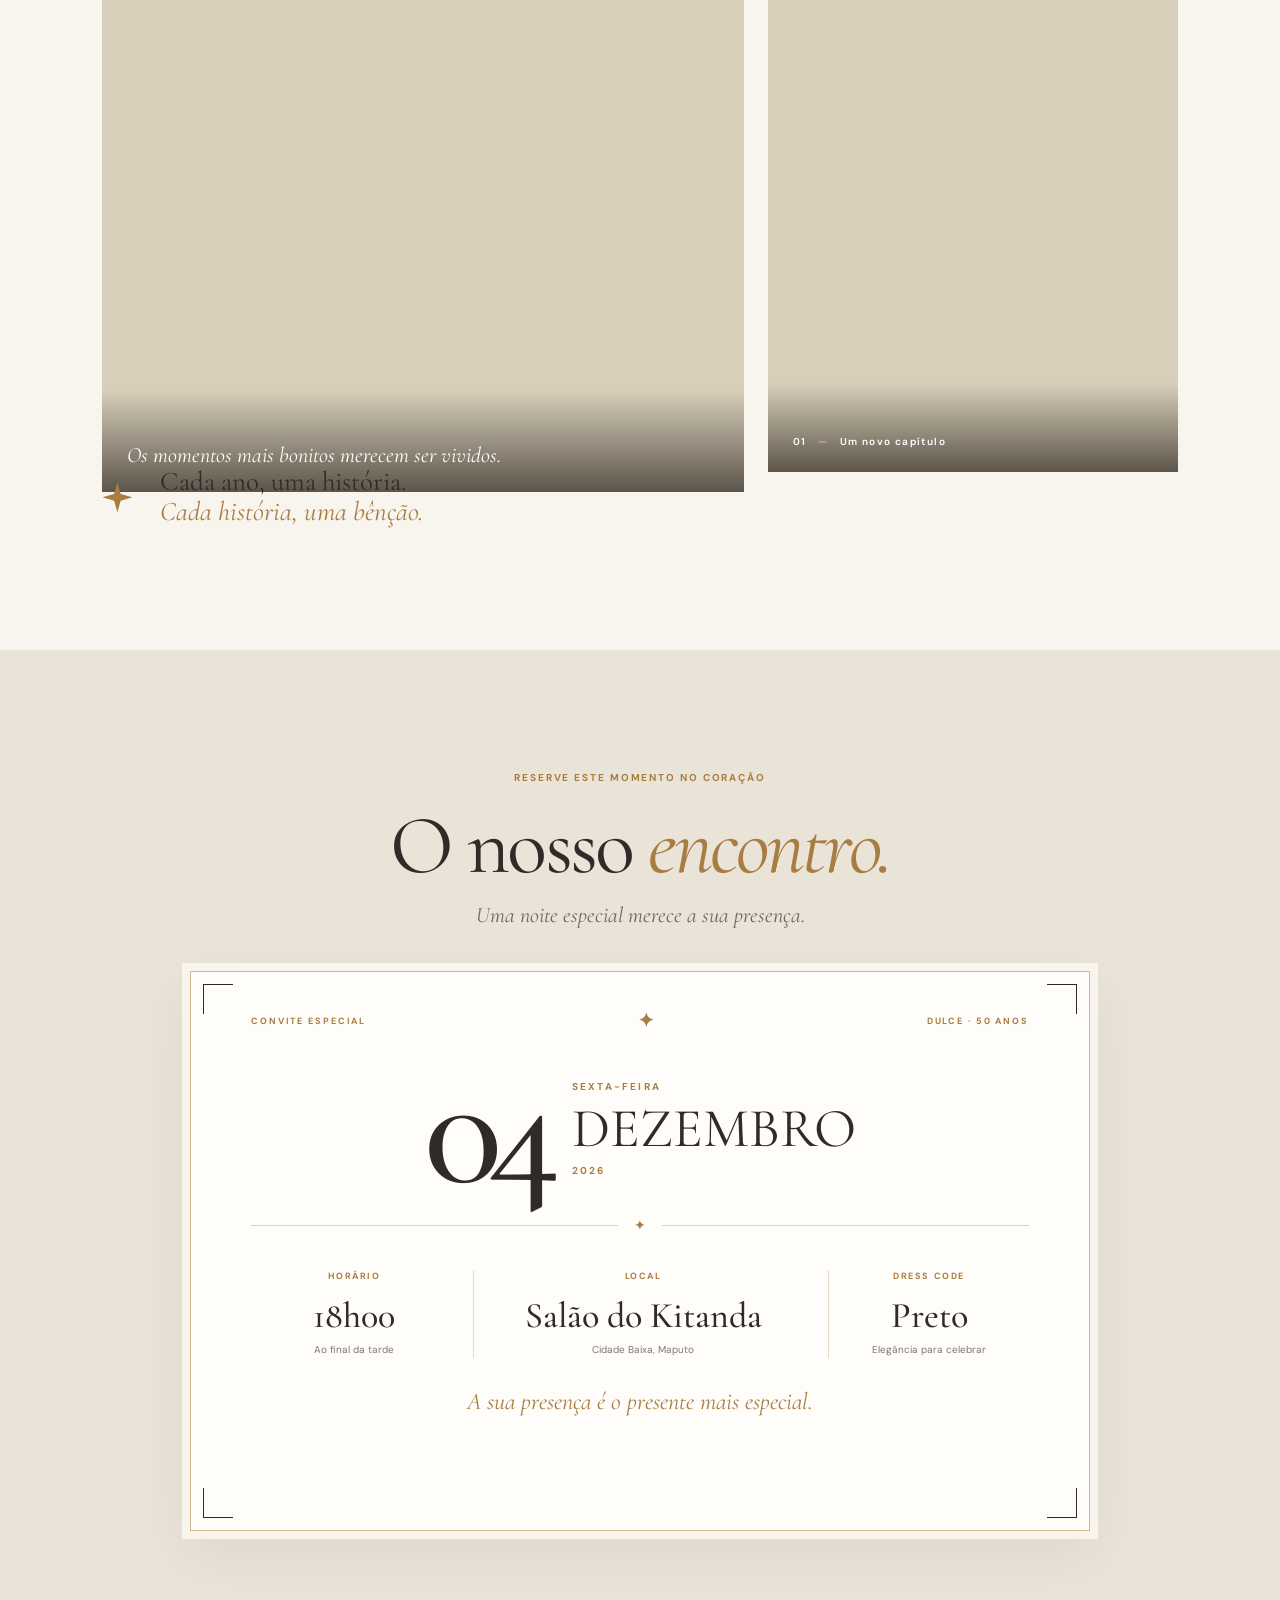
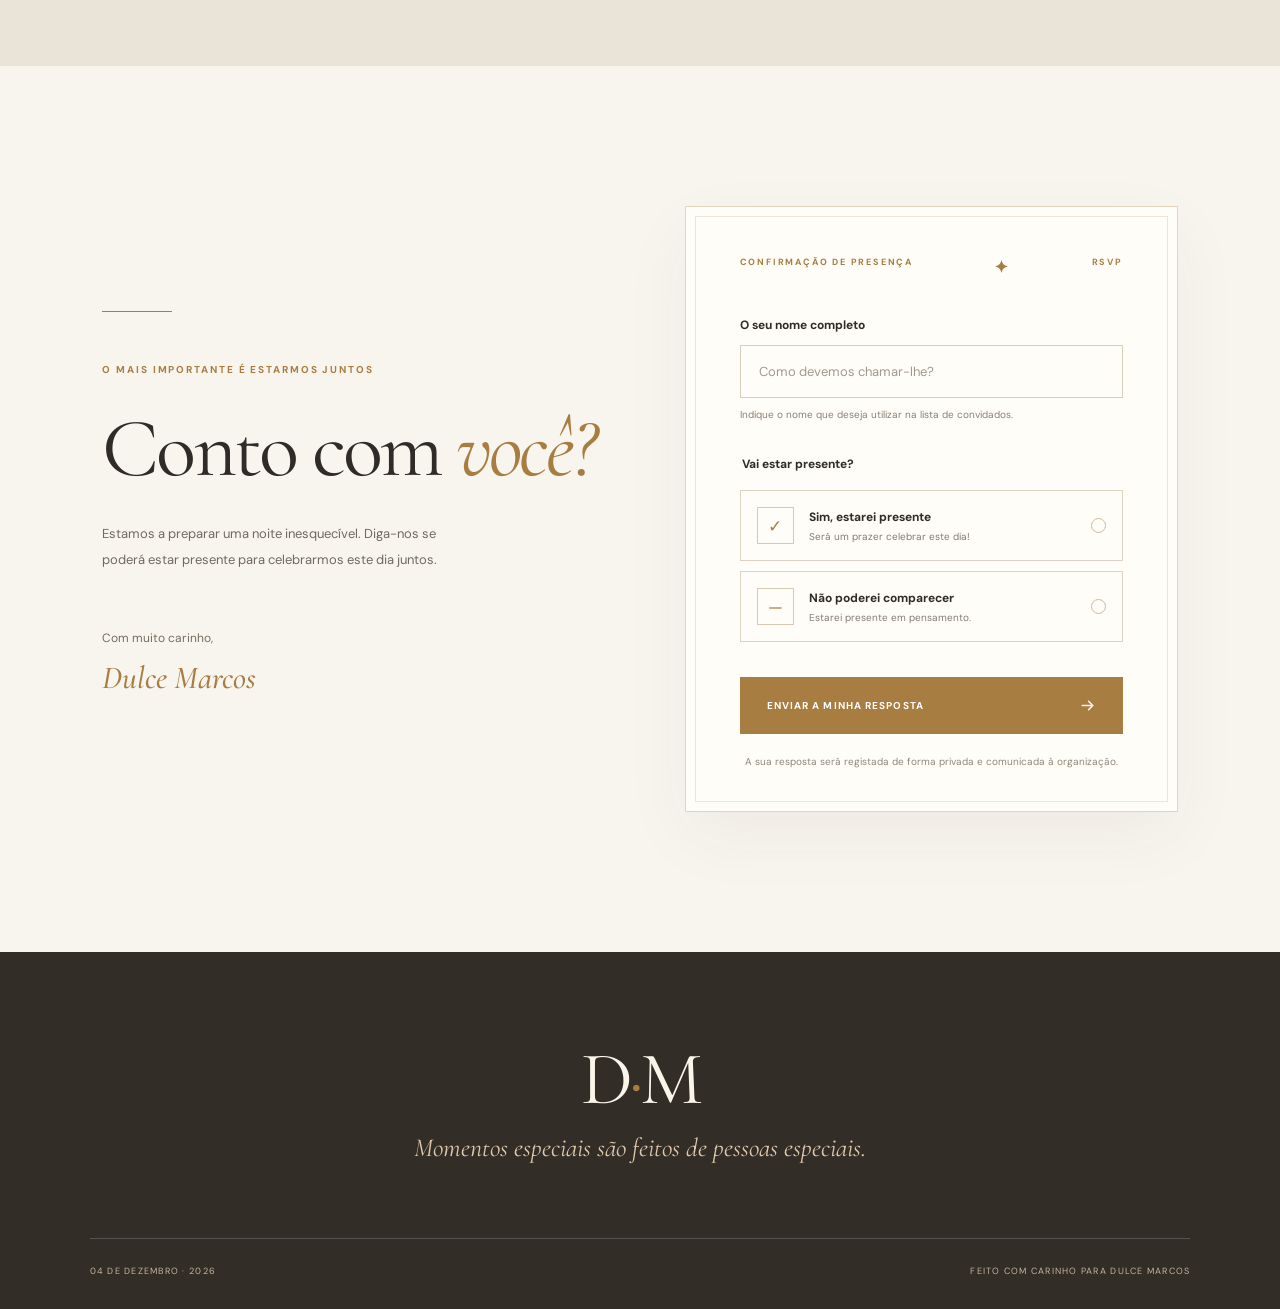
==== commit 8a1d4402: "Aplicar setas SVG discretas aos botões e actualizar cache CSS" ====
--- a/index.html
+++ b/index.html
@@ -13,7 +13,7 @@
   <link rel="preconnect" href="https://fonts.gstatic.com" crossorigin />
   <link href="https://fonts.googleapis.com/css2?family=Cormorant+Garamond:wght@400;500;600;700&family=DM+Sans:wght@400;450;500;600;700&display=swap" rel="stylesheet" />
   <link rel="preload" href="assets/dulce-hero.webp" as="image" type="image/webp" />
-  <link rel="stylesheet" href="styles.css?v=20261124-ios-fix" />
+  <link rel="stylesheet" href="styles.css?v=20261124-minimal-arrows" />
 <style id="dm-envelope-v4-styles">
 .special-invite{background:radial-gradient(ellipse at 50% 40%,#fffdf8,#f5ecdb 87%);padding-top:82px;padding-bottom:48px;overflow:hidden}
 .special-invite-wrap{display:flex;flex-direction:column;align-items:center;text-align:center;max-width:850px;margin:auto}
@@ -65,9 +65,9 @@
     <nav class="desktop-nav" aria-label="Navegação principal">
       <a href="#celebracao">A celebração</a>
       <a href="#detalhes">Os detalhes</a>
-      <a class="nav-confirm" href="#confirmar">Confirmar presença <span aria-hidden="true">↗</span></a>
+      <a class="nav-confirm" href="#confirmar">Confirmar presença <svg class="fine-arrow" aria-hidden="true" focusable="false" width="16" height="16" viewBox="0 0 16 16" fill="none" xmlns="http://www.w3.org/2000/svg"><path d="M4 12L12 4M6.5 4H12V9.5" stroke="currentColor" stroke-width="1.5" stroke-linecap="round" stroke-linejoin="round"/></svg></a>
     </nav>
-    <a class="mobile-nav-link" href="#confirmar">Confirmar <span aria-hidden="true">↗</span></a>
+    <a class="mobile-nav-link" href="#confirmar">Confirmar <svg class="fine-arrow" aria-hidden="true" focusable="false" width="16" height="16" viewBox="0 0 16 16" fill="none" xmlns="http://www.w3.org/2000/svg"><path d="M4 12L12 4M6.5 4H12V9.5" stroke="currentColor" stroke-width="1.5" stroke-linecap="round" stroke-linejoin="round"/></svg></a>
   </header>
 
   <main>
@@ -81,7 +81,7 @@
           <div class="hero-occasion-side"><span>ANOS</span><span>DE HISTÓRIAS</span><span>E DE VIDA</span></div>
         </div>
         <p class="hero-subtitle fade-up delay-3">Uma celebração de amor, gratidão e novas memórias. E você faz parte desta história.</p>
-        <a class="gold-button fade-up delay-4" href="#carta">Descobrir o convite <span aria-hidden="true">↘</span></a>
+        <a class="gold-button fade-up delay-4" href="#carta">Descobrir o convite <svg class="fine-arrow" aria-hidden="true" focusable="false" width="16" height="16" viewBox="0 0 16 16" fill="none" xmlns="http://www.w3.org/2000/svg"><path d="M4 4L12 12M6.5 12H12V6.5" stroke="currentColor" stroke-width="1.5" stroke-linecap="round" stroke-linejoin="round"/></svg></a>
         <div class="hero-footnote fade-up delay-4"><span class="diamond-mini" aria-hidden="true">✦</span> 04 DE DEZEMBRO DE 2026 <span class="diamond-mini" aria-hidden="true">✦</span> MAPUTO</div>
       </div>
       <div class="hero-visual">
@@ -189,7 +189,7 @@
               </fieldset>
               <div class="honeypot" aria-hidden="true"><label for="contact-site">Deixe este campo vazio</label><input id="contact-site" name="contact_site" type="text" tabindex="-1" autocomplete="off" /></div>
               <div class="form-feedback" id="form-feedback" aria-live="polite"></div>
-              <button class="gold-button form-submit" id="submit-rsvp" type="submit">Enviar a minha resposta <span aria-hidden="true">→</span></button>
+              <button class="gold-button form-submit" id="submit-rsvp" type="submit">Enviar a minha resposta <svg class="fine-arrow" aria-hidden="true" focusable="false" width="16" height="16" viewBox="0 0 16 16" fill="none" xmlns="http://www.w3.org/2000/svg"><path d="M3 8H13M9 4L13 8L9 12" stroke="currentColor" stroke-width="1.5" stroke-linecap="round" stroke-linejoin="round"/></svg></button>
               <p class="privacy-note">A sua resposta será registada de forma privada e comunicada à organização.</p>
             </form>
           </div>
@@ -198,7 +198,7 @@
             <span class="form-mini-title">RESPOSTA REGISTADA</span>
             <h3 id="success-heading">Obrigada!</h3>
             <p id="success-message"></p>
-            <button class="text-action" type="button" id="edit-rsvp">Alterar a minha resposta <span aria-hidden="true">→</span></button>
+            <button class="text-action" type="button" id="edit-rsvp">Alterar a minha resposta <svg class="fine-arrow" aria-hidden="true" focusable="false" width="16" height="16" viewBox="0 0 16 16" fill="none" xmlns="http://www.w3.org/2000/svg"><path d="M3 8H13M9 4L13 8L9 12" stroke="currentColor" stroke-width="1.5" stroke-linecap="round" stroke-linejoin="round"/></svg></button>
           </div>
         </div>
       </div>
--- a/styles.css
+++ b/styles.css
@@ -350,3 +350,13 @@
 
 /* Ornamento geométrico em CSS para evitar emoji colorido no Safari iOS */
 .gallery-ending .starburst{display:block;width:30px;height:30px;flex:0 0 30px;background:var(--gold);clip-path:polygon(50% 0,61% 39%,100% 50%,61% 61%,50% 100%,39% 61%,0 50%,39% 39%);font-size:0;line-height:0}
+
+/* Setas finas como SVG, renderização consistente em Safari iOS e Android */
+.fine-arrow{display:inline-block;flex-shrink:0;width:15px;height:15px;vertical-align:middle;color:inherit;opacity:.9;transition:transform .22s ease}
+.gold-button .fine-arrow{width:17px;height:17px;margin-left:auto}
+.nav-confirm .fine-arrow{margin-left:12px}
+.mobile-nav-link .fine-arrow{width:13px;height:13px;margin-left:7px}
+.text-action .fine-arrow{width:13px;height:13px;margin-left:8px}
+.gold-button:hover .fine-arrow{transform:translate(2px,1px)}
+.nav-confirm:hover .fine-arrow,.mobile-nav-link:hover .fine-arrow{transform:translate(2px,-2px)}
+@media(prefers-reduced-motion:reduce){.fine-arrow{transition:none}}
